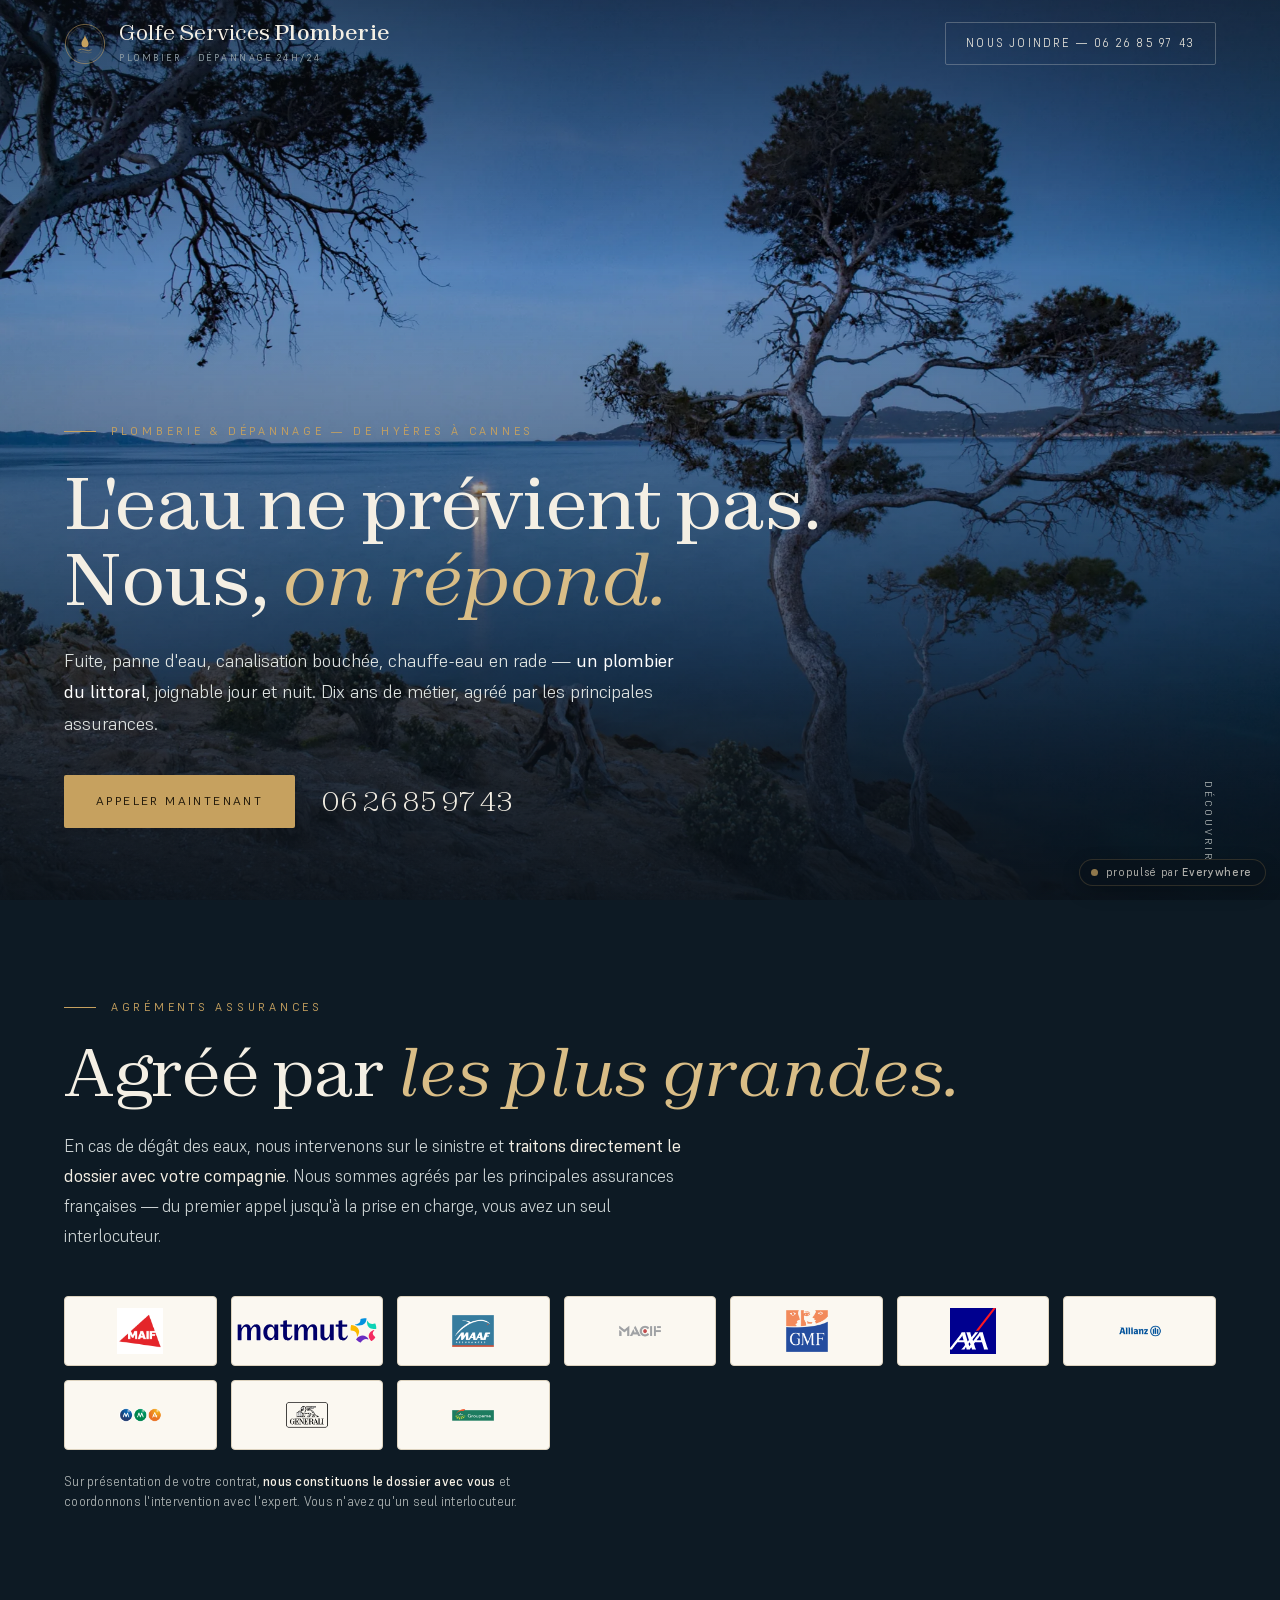
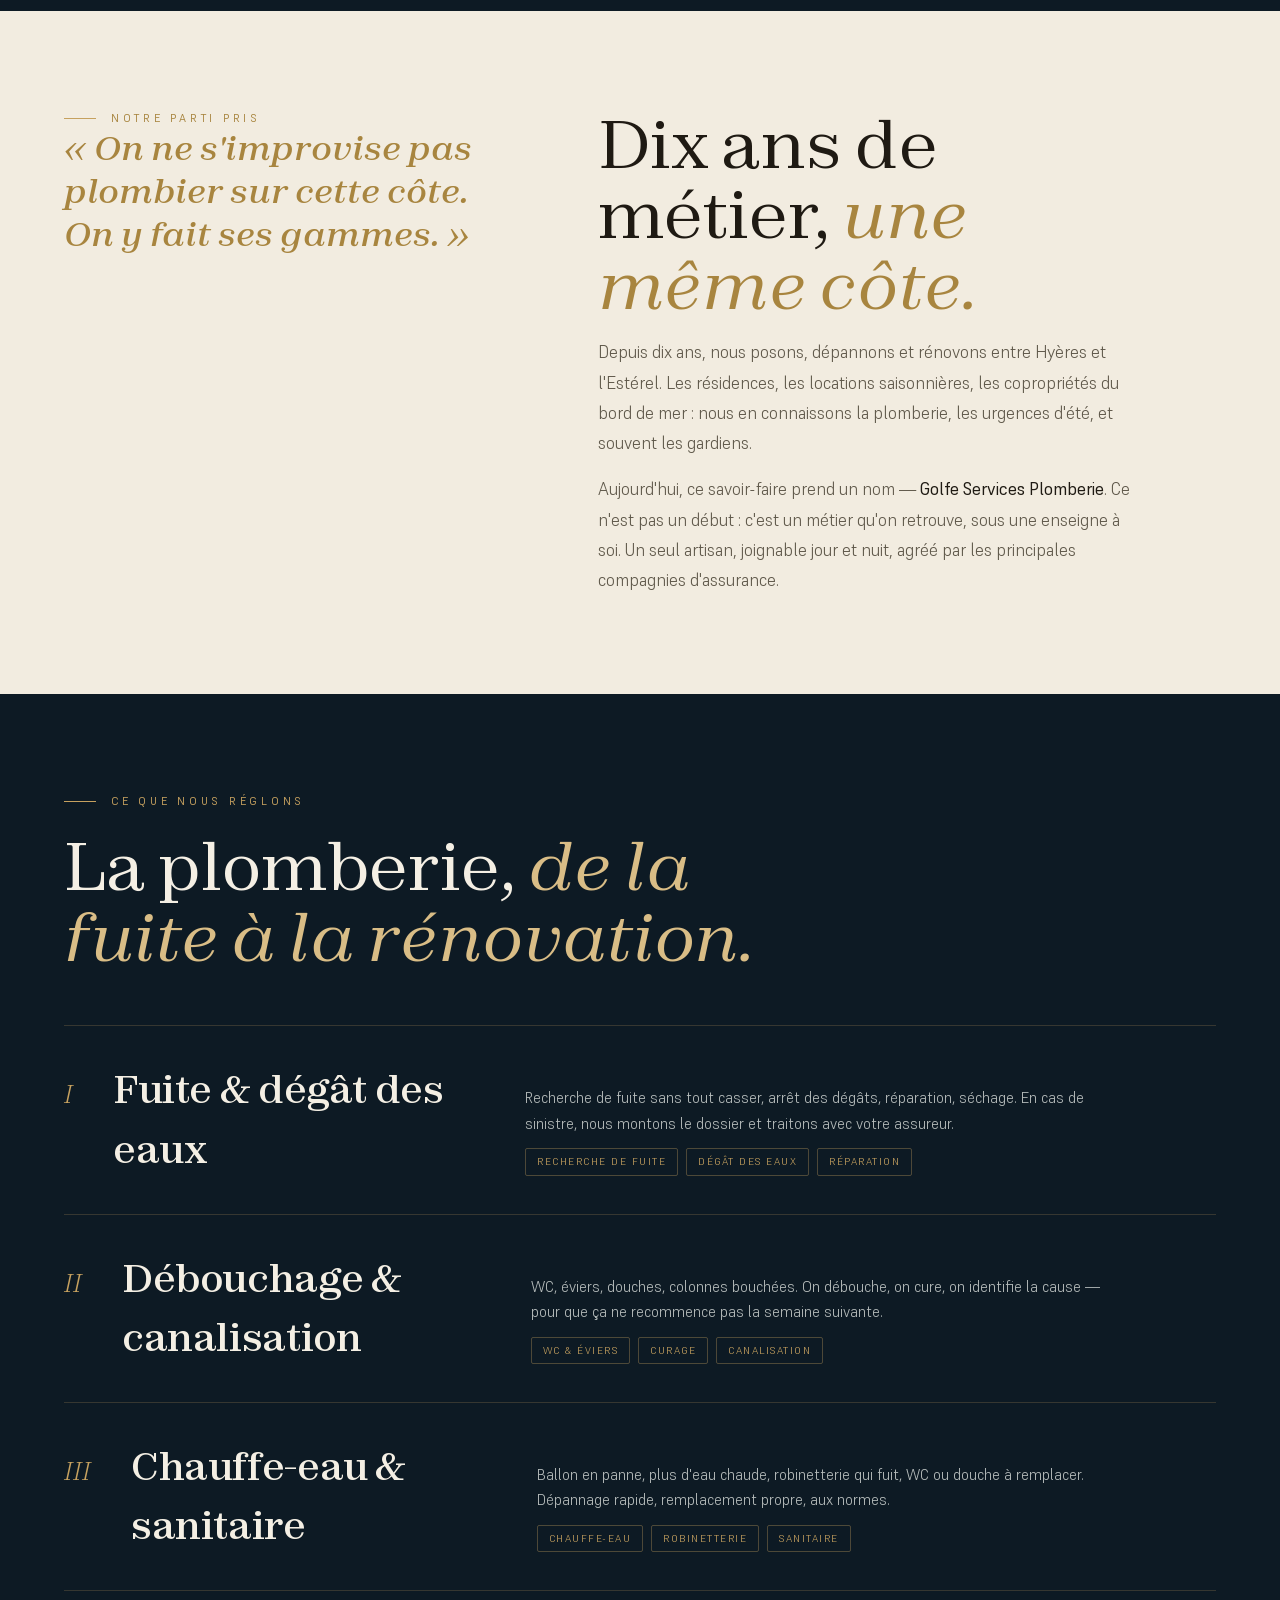
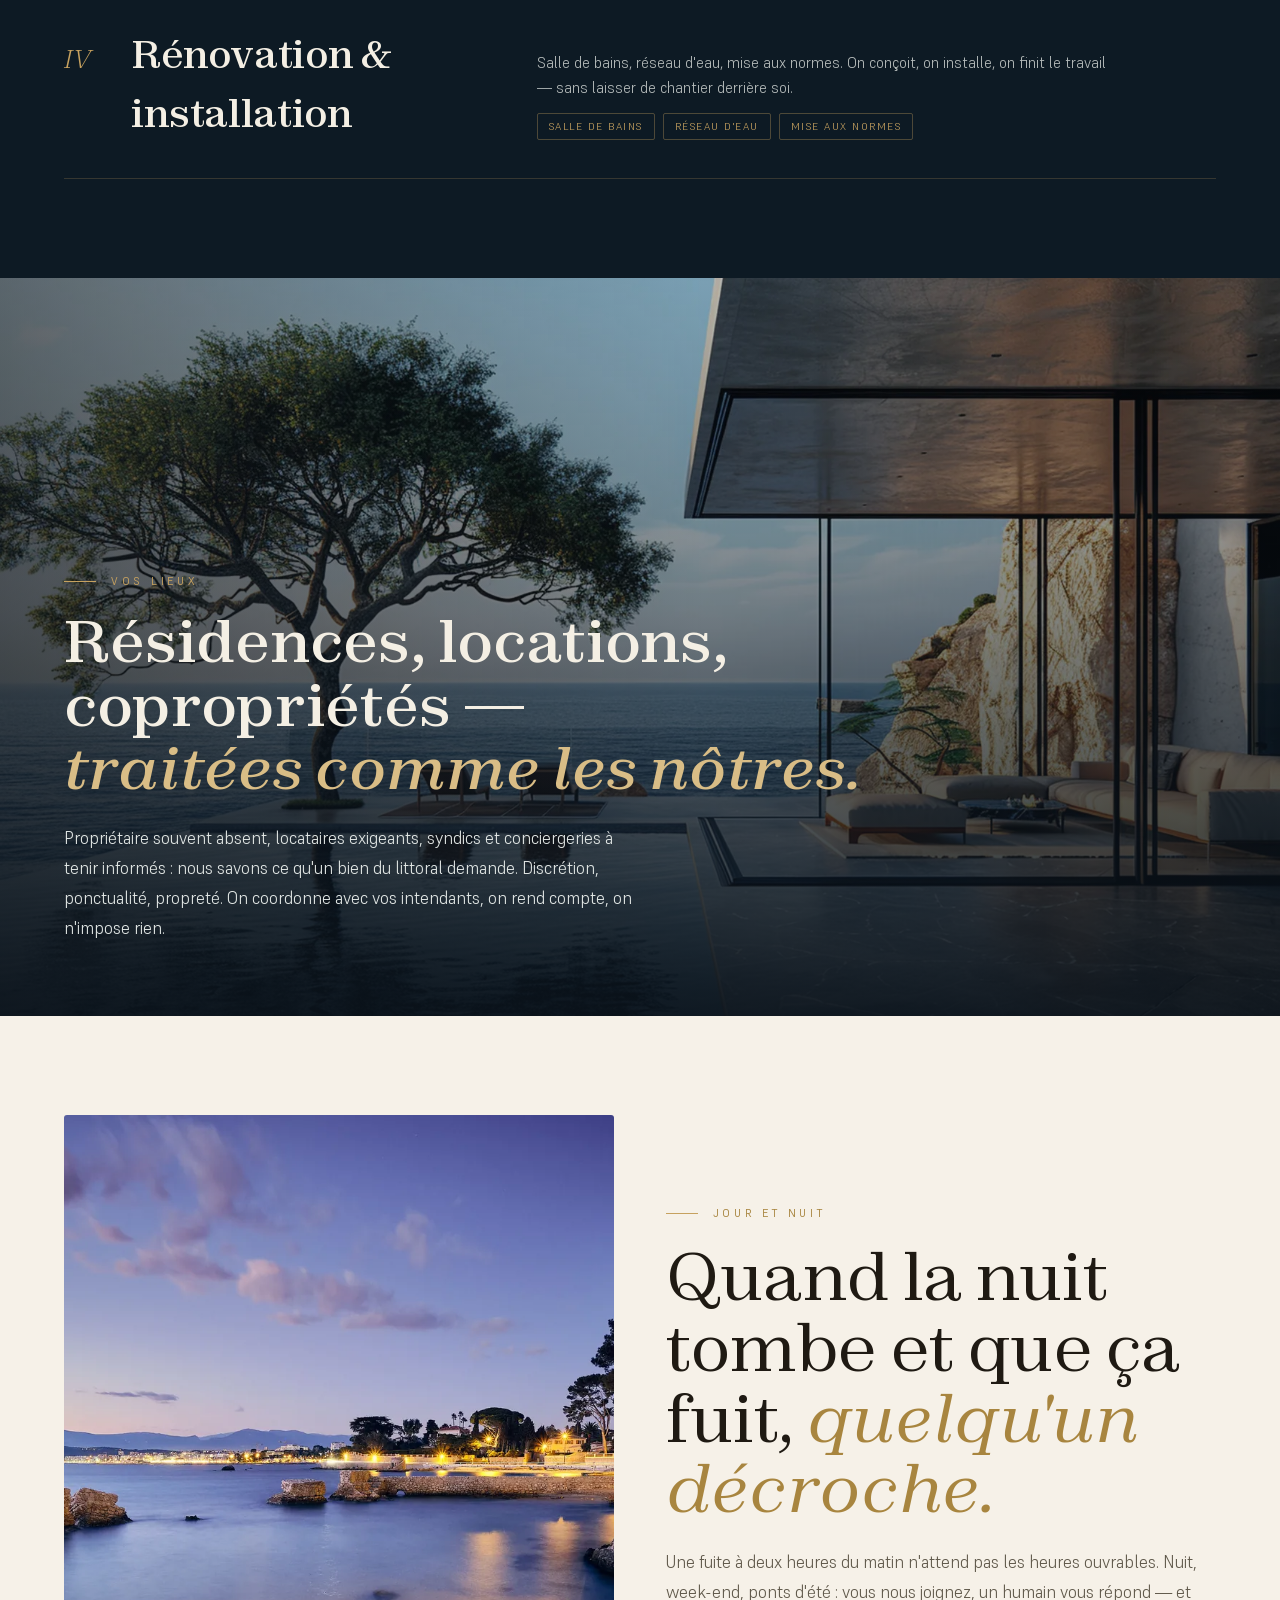
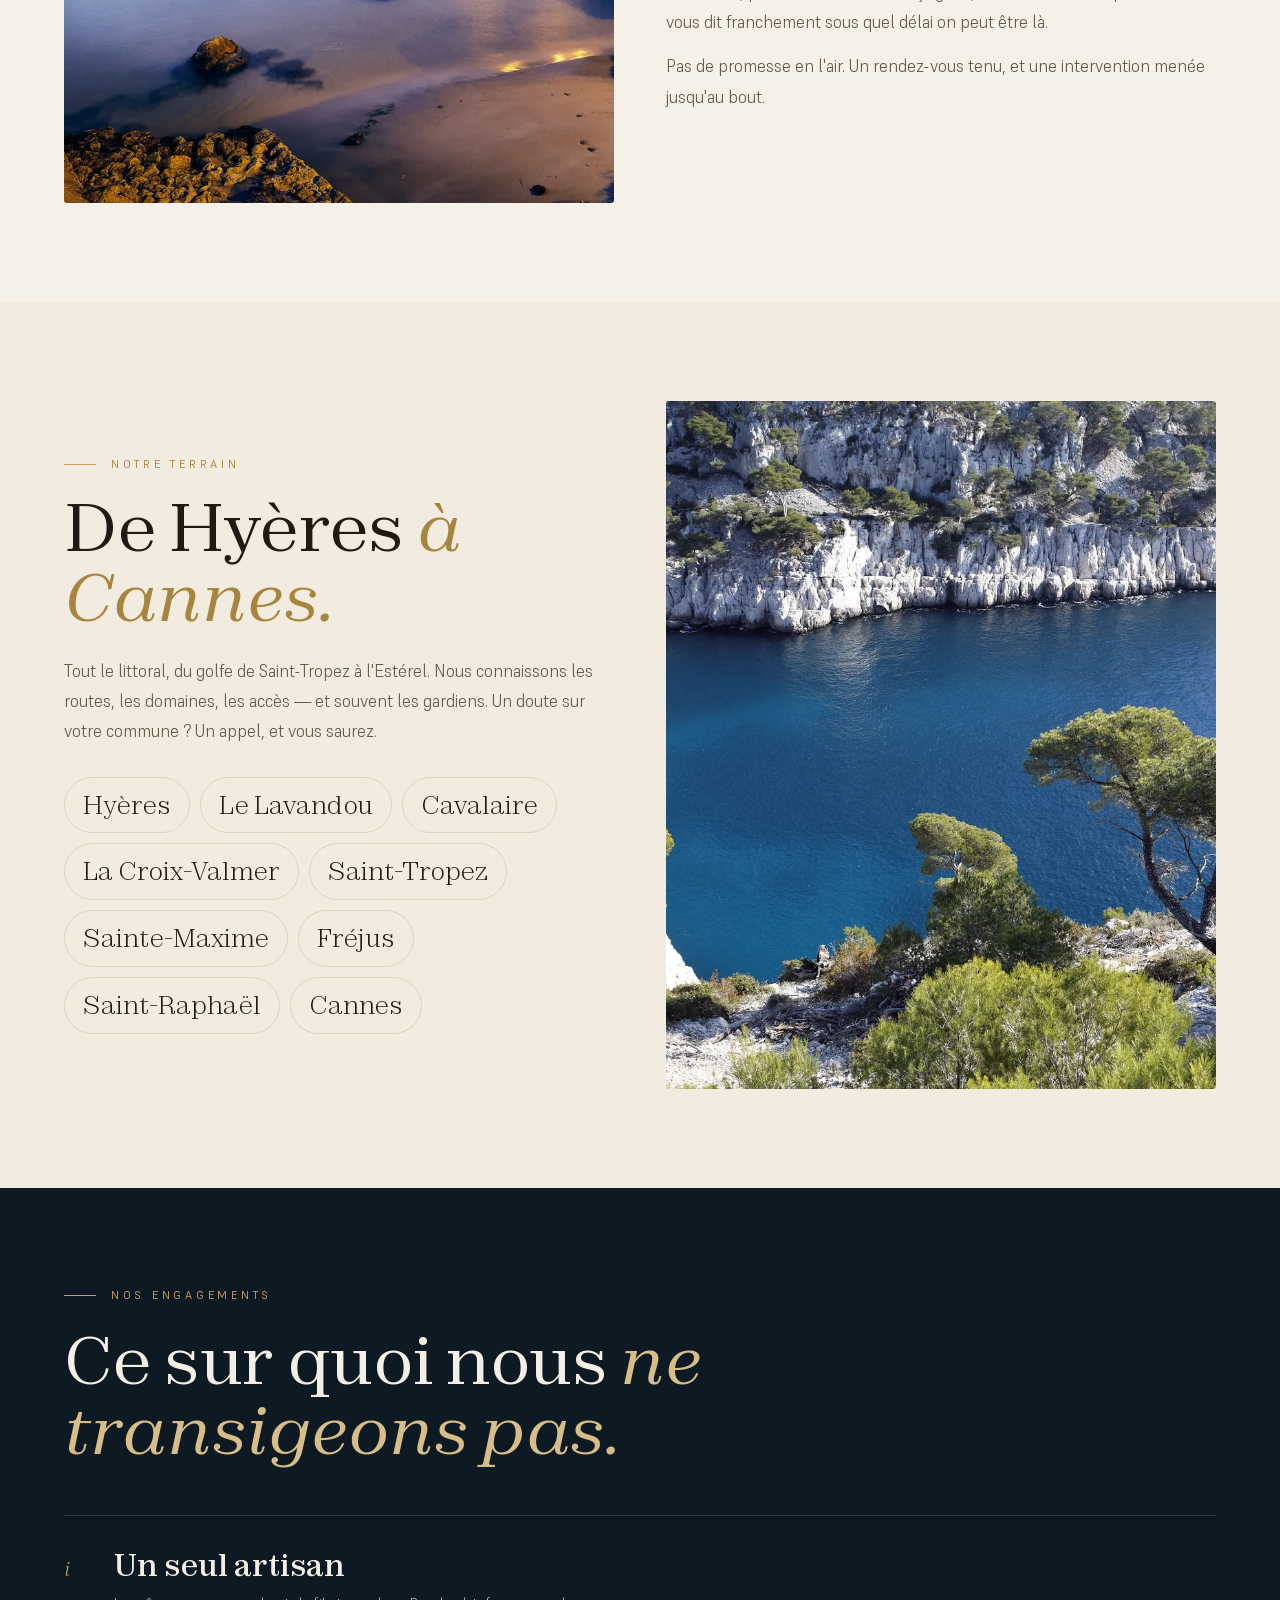
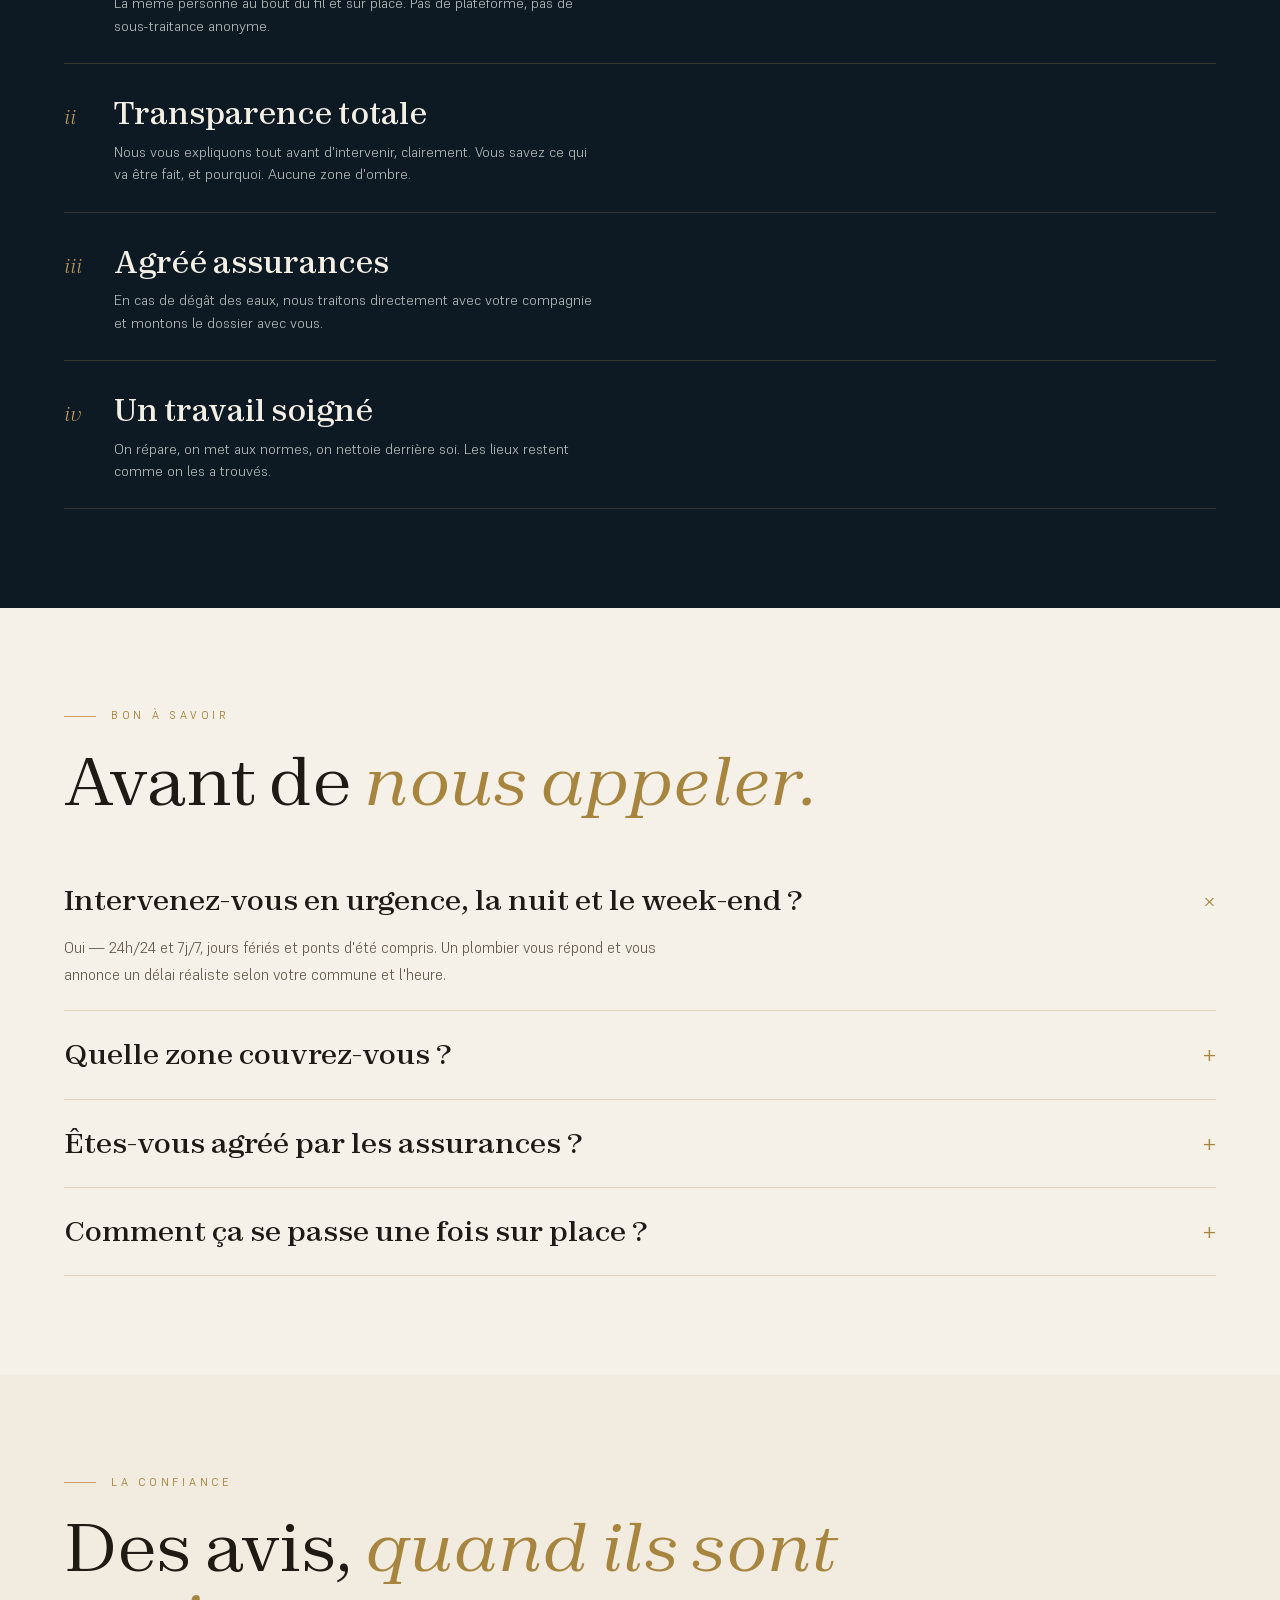
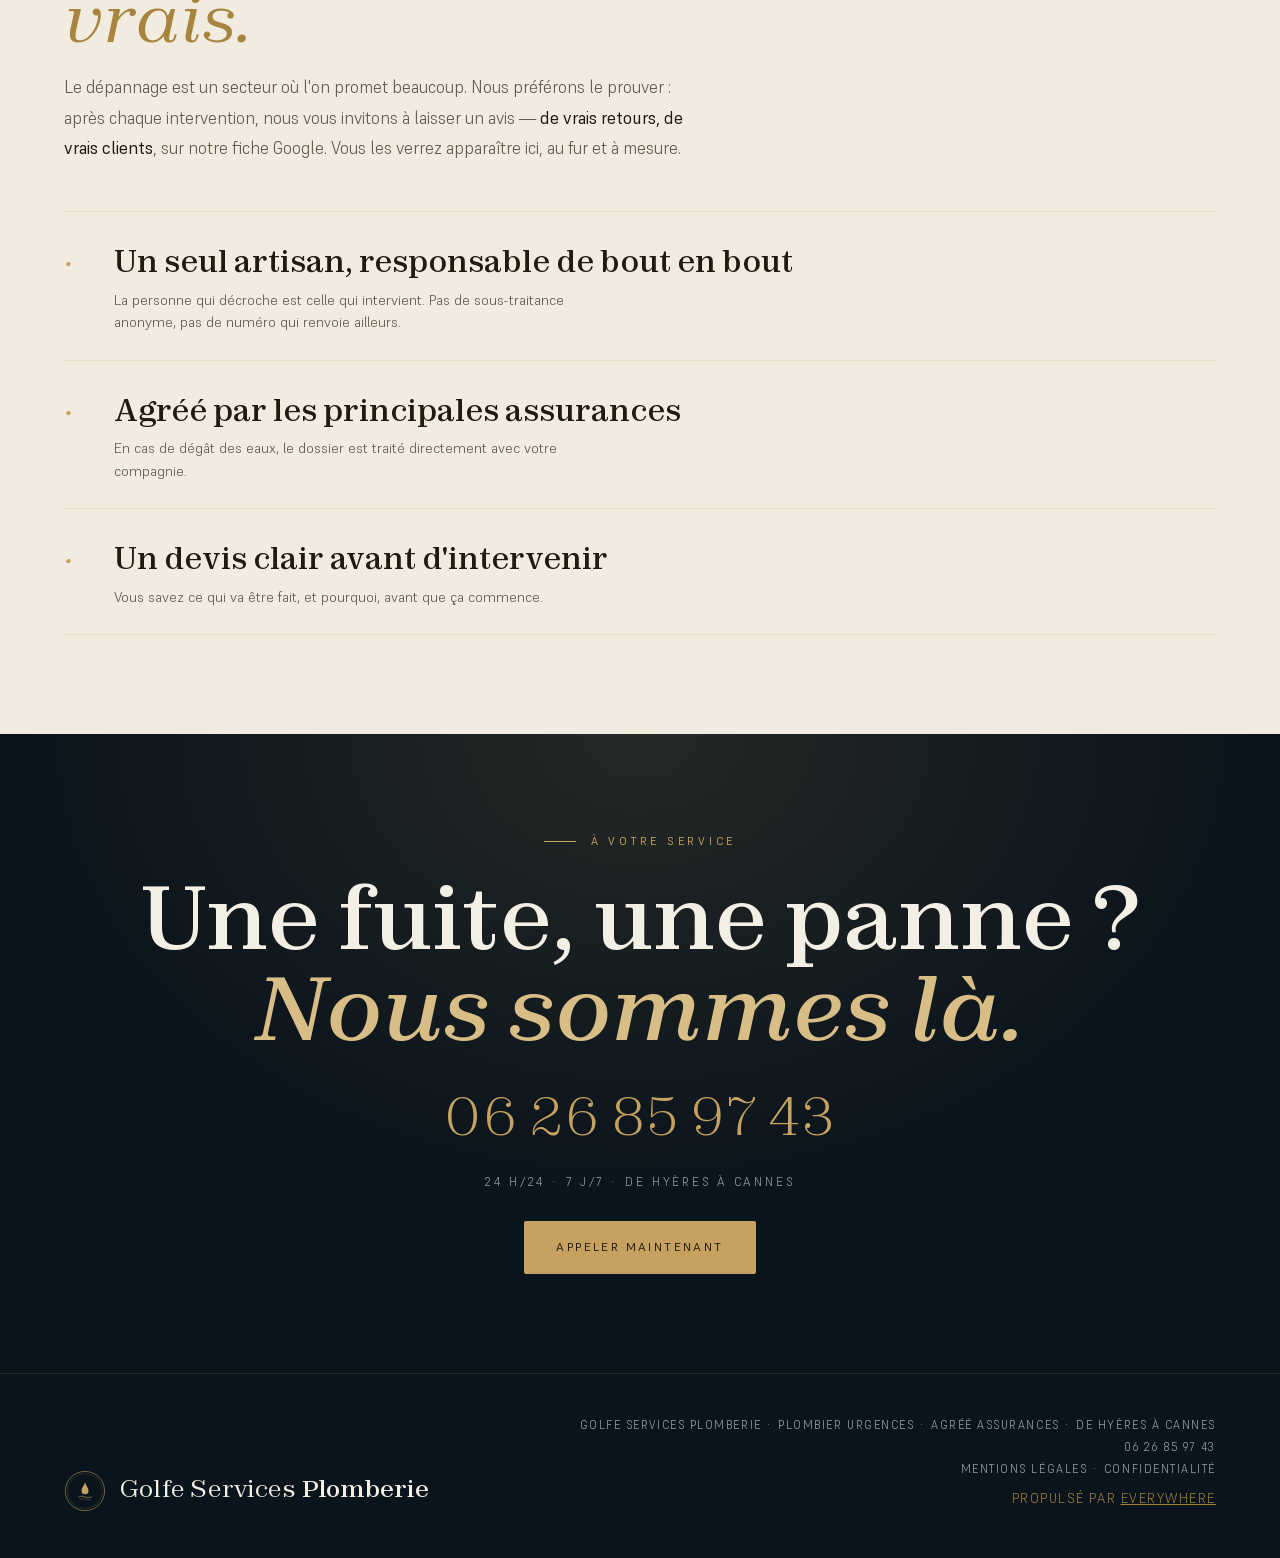
==== index.html @ 44450319 "Golfe Services Plomberie — mise en ligne (staging, noindex) Site vitrine plombier du littoral varois" ====
<!DOCTYPE html>
<html lang="fr">
<head>
<meta charset="UTF-8">
<meta name="viewport" content="width=device-width, initial-scale=1.0">
<meta name="robots" content="noindex, nofollow">
<title>Plombier urgence 24h/24 Hyères Saint-Tropez Cannes — Golfe Services Plomberie</title>
<meta name="description" content="Plombier urgence 24h/24 sur le littoral varois — de Hyères à Cannes. Recherche de fuite, dégât des eaux, débouchage, chauffe-eau, sanitaire, rénovation. Agréé assurances, intervention rapide. Appelez le 06 26 85 97 43.">
<link rel="canonical" href="https://golfe-services-plomberie.fr/">
<meta property="og:type" content="website">
<meta property="og:locale" content="fr_FR">
<meta property="og:title" content="Plombier urgence 24h/24 — Hyères, Saint-Tropez, Cannes · Golfe Services Plomberie">
<meta property="og:description" content="Fuite, panne d'eau, canalisation bouchée ? Un plombier qui répond jour et nuit, sur tout le littoral varois. Agréé assurances, recherche de fuite, débouchage. Appelez maintenant.">
<meta property="og:url" content="https://golfe-services-plomberie.fr/">
<meta property="og:image" content="https://golfe-services-plomberie.fr/img/og.png">
<meta name="twitter:card" content="summary_large_image">
<meta name="theme-color" content="#0d1a24">
<meta name="generator" content="Everywhere Digital — everywhe.re">
<meta name="author" content="Everywhere">
<link rel="icon" href="data:image/svg+xml,%3Csvg xmlns='http://www.w3.org/2000/svg' viewBox='0 0 48 48'%3E%3Crect width='48' height='48' rx='11' fill='%230d1a24'/%3E%3Cpath d='M24 13 C26 19 29 22 29 25.5 a5 5 0 1 1 -10 0 C19 22 22 19 24 13 Z' fill='%23c6a15f'/%3E%3Cpath d='M15 33 Q19.5 30.5 24 33 T33 33' fill='none' stroke='%23c6a15f' stroke-width='1.5' stroke-linecap='round'/%3E%3C/svg%3E">
<script type="application/ld+json">
{"@context":"https://schema.org","@type":["Plumber","LocalBusiness"],"name":"Golfe Services Plomberie","description":"Plombier urgence 24h/24 sur le littoral varois — de Hyères à Cannes. Recherche de fuite, dégât des eaux, débouchage, chauffe-eau et sanitaire, rénovation. Agréé par les principales compagnies d'assurance.","url":"https://golfe-services-plomberie.fr/","telephone":"+33626859743","image":"https://golfe-services-plomberie.fr/img/og.png","address":{"@type":"PostalAddress","addressRegion":"Var","addressCountry":"FR"},"areaServed":["Hyères","Le Lavandou","Cavalaire-sur-Mer","La Croix-Valmer","Saint-Tropez","Sainte-Maxime","Fréjus","Saint-Raphaël","Cannes"],"knowsAbout":["Recherche de fuite","Dégât des eaux","Débouchage de canalisation","Chauffe-eau","Sanitaire","Rénovation de salle de bains"],"openingHoursSpecification":{"@type":"OpeningHoursSpecification","dayOfWeek":["Monday","Tuesday","Wednesday","Thursday","Friday","Saturday","Sunday"],"opens":"00:00","closes":"23:59"}}
</script>
<script type="application/ld+json">
{"@context":"https://schema.org","@type":"FAQPage","mainEntity":[
{"@type":"Question","name":"Intervenez-vous en urgence, la nuit et le week-end ?","acceptedAnswer":{"@type":"Answer","text":"Oui, 24h/24 et 7j/7, jours fériés et ponts d'été compris. Un plombier vous répond et vous annonce un délai réaliste selon votre commune et l'heure."}},
{"@type":"Question","name":"Quelle zone couvrez-vous ?","acceptedAnswer":{"@type":"Answer","text":"Tout le littoral, de Hyères au golfe de Saint-Tropez jusqu'à Cannes : Le Lavandou, Cavalaire, La Croix-Valmer, Sainte-Maxime, Fréjus, Saint-Raphaël. Un doute sur votre commune ? Un appel et vous saurez."}},
{"@type":"Question","name":"Êtes-vous agréé par les assurances ?","acceptedAnswer":{"@type":"Answer","text":"Oui. En cas de dégât des eaux, nous recherchons la fuite, réparons, et traitons directement le dossier avec votre compagnie. Nous sommes agréés par les principales assurances françaises."}},
{"@type":"Question","name":"Comment se passe une intervention ?","acceptedAnswer":{"@type":"Answer","text":"Nous arrivons, nous diagnostiquons, nous vous expliquons ce qu'il faut faire, et nous intervenons. Tout est dit clairement avant de commencer, rien n'est caché."}}]}
</script>
<style>
@font-face{font-family:'Zodiak';font-style:normal;font-weight:100 900;font-display:swap;src:url('fonts/zodiak.woff2') format('woff2')}
@font-face{font-family:'Zodiak';font-style:italic;font-weight:100 900;font-display:swap;src:url('fonts/zodiak-i.woff2') format('woff2')}
@font-face{font-family:'Supreme';font-style:normal;font-weight:100 800;font-display:swap;src:url('fonts/supreme.woff2') format('woff2')}
:root{
  --marine:#0d1a24;--marine2:#122431;--night:#0a141c;--sand:#f2ece0;--sand2:#e8dfcd;--paper:#f6f1e8;
  --ink:#1f1a13;--ink2:#5f584a;--line-d:#ddd3bf;
  --cream:#f4efe4;--muted:#93a1a8;--muted2:#b7bdbc;--brass:#c6a15f;--brass2:#d9bd86;--brass-d:#a8853f;
  --serif:'Zodiak',Georgia,serif;--sans:'Supreme',system-ui,sans-serif;
  --gut:clamp(20px,5vw,72px);--sp:0;
}
*{margin:0;padding:0;box-sizing:border-box}
html{scroll-behavior:smooth}
body{font-family:var(--sans);font-weight:300;background:var(--marine);color:var(--cream);line-height:1.55;-webkit-font-smoothing:antialiased;overflow-x:hidden}
a{color:inherit;text-decoration:none}img{display:block;max-width:100%}
::selection{background:var(--brass);color:#20180a}
:focus-visible{outline:2px solid var(--brass);outline-offset:3px}
.wrap{width:min(1240px,100% - 2*var(--gut));margin-inline:auto}
.serif{font-family:var(--serif)}
.eyebrow{font-family:var(--sans);font-weight:400;font-size:11px;letter-spacing:.34em;text-transform:uppercase;color:var(--brass);display:flex;align-items:center;gap:15px}
.eyebrow::before{content:"";width:32px;height:1px;background:var(--brass);flex:none}
.light .eyebrow{color:var(--brass-d)}
h2.big{font-family:var(--serif);font-weight:400;font-size:clamp(32px,5.2vw,68px);line-height:1.06;letter-spacing:-.005em}
h2.big .it{font-style:italic;color:var(--brass2)}
.light h2.big{color:var(--ink)}.light h2.big .it{color:var(--brass-d)}
.lead{font-size:clamp(15px,1.35vw,18px);line-height:1.75;color:#cfd6d6;font-weight:300;max-width:58ch}
.light .lead{color:var(--ink2)}
.lead b{font-weight:400;color:var(--cream)}.light .lead b{color:var(--ink)}
section{padding:clamp(70px,11vh,140px) 0}
.light{background:var(--sand);color:var(--ink)}
.paper{background:var(--paper)}

.btn{font-family:var(--sans);font-weight:400;font-size:12px;letter-spacing:.2em;text-transform:uppercase;padding:17px 32px;border-radius:2px;background:var(--brass);color:#20180a;display:inline-flex;gap:10px;align-items:center;transition:.3s}
.btn:hover{background:var(--brass2)}
.btn.line{background:transparent;border:1px solid rgba(244,239,228,.3);color:var(--cream)}
.btn.line:hover{border-color:var(--brass);color:var(--brass)}
.telserif{font-family:var(--serif);font-size:clamp(21px,2.2vw,30px);color:var(--cream)}
.light .telserif{color:var(--ink)}

/* nav */
.nav{position:fixed;inset:0 0 auto 0;z-index:80;display:flex;align-items:center;justify-content:space-between;gap:14px;padding:22px var(--gut);transition:background .4s,padding .4s,border-color .4s}
.nav.stuck{background:rgba(10,18,26,.86);backdrop-filter:blur(12px);border-bottom:1px solid rgba(198,161,95,.18);padding-top:14px;padding-bottom:14px}
.mk{display:flex;align-items:center;gap:13px}
.mk .seal{width:42px;height:42px;color:var(--brass);flex:none;display:block}
.mk .seal svg{width:100%;height:100%;display:block}
.mk .nm{font-family:var(--serif);font-weight:400;font-size:21px;letter-spacing:.01em;line-height:1;color:var(--cream)}
.mk .nm b{font-weight:500}
.mk .role{display:block;font-family:var(--sans);font-weight:400;font-size:9px;letter-spacing:.28em;text-transform:uppercase;color:var(--muted);margin-top:5px}
.navtel{font-size:11px;letter-spacing:.2em;text-transform:uppercase;color:var(--cream);border:1px solid rgba(244,239,228,.26);padding:12px 20px;border-radius:2px;transition:.3s;white-space:nowrap}
.navtel:hover{border-color:var(--brass);color:var(--brass)}
.navtel .short{display:none}
@media(max-width:640px){.mk .role{display:none}.navtel .full{display:none}.navtel .short{display:inline}.navtel{padding:10px 16px}}

/* hero */
.hero{position:relative;min-height:100svh;display:flex;align-items:flex-end;overflow:hidden}
.hero .ph{position:absolute;inset:0;z-index:0}
.hero .ph img{width:100%;height:100%;object-fit:cover;object-position:center;transform:scale(1.04);animation:kb 20s ease-out both}
@keyframes kb{from{transform:scale(1.12)}to{transform:scale(1.02)}}
.hero::after{content:"";position:absolute;inset:0;z-index:1;background:linear-gradient(180deg,rgba(10,18,26,.55) 0%,rgba(10,18,26,.15) 30%,rgba(10,18,26,.55) 70%,rgba(10,18,26,.92) 100%)}
.hero .in{position:relative;z-index:2;width:100%;padding:150px 0 clamp(50px,8vh,90px)}
.hero h1{font-family:var(--serif);font-weight:430;font-size:clamp(34px,5.7vw,90px);line-height:1.03;letter-spacing:-.015em;margin:26px 0 0}
.hero h1 .it{font-style:italic;font-weight:400;color:var(--brass2)}
.hero .sub{margin-top:28px;max-width:52ch;font-size:clamp(15px,1.45vw,19px);line-height:1.7;color:#dfe4e2}
.hero .sub b{color:#fff;font-weight:400}
.hero .cta{display:flex;flex-wrap:wrap;align-items:center;gap:16px 26px;margin-top:36px}
.hero .cue{position:absolute;right:var(--gut);bottom:38px;z-index:2;font-size:10px;letter-spacing:.3em;text-transform:uppercase;color:var(--muted2);writing-mode:vertical-rl}
@media(max-width:760px){.hero .cue{display:none}}

/* manifeste */
.manif{display:grid;grid-template-columns:1fr;gap:34px}
.manif .q{font-family:var(--serif);font-style:italic;font-weight:500;font-size:clamp(22px,2.6vw,34px);line-height:1.3;color:var(--brass-d);max-width:24ch}
.manif .body{max-width:60ch}
.manif .body p{margin-top:16px}
@media(min-width:900px){.manif{grid-template-columns:0.85fr 1.15fr;gap:clamp(40px,6vw,90px);align-items:start}}

/* métiers */
.trades{margin-top:52px;border-top:1px solid rgba(198,161,95,.22)}
.trade{display:grid;grid-template-columns:auto 1fr;gap:20px 40px;padding:34px 0;border-bottom:1px solid rgba(198,161,95,.22);align-items:baseline}
.trade .no{font-family:var(--serif);font-style:italic;font-size:26px;color:var(--brass)}
.trade h3{font-family:var(--serif);font-weight:500;font-size:clamp(26px,3vw,40px);letter-spacing:-.01em}
.trade p{font-size:15px;line-height:1.7;color:var(--muted2);max-width:64ch;margin-top:6px}
.trade .tag{margin-top:12px;display:flex;flex-wrap:wrap;gap:8px}
.trade .tag span{font-size:10px;letter-spacing:.15em;text-transform:uppercase;color:var(--brass);border:1px solid rgba(198,161,95,.35);padding:5px 11px;border-radius:2px}
@media(min-width:760px){.trade{grid-template-columns:auto 0.7fr 1.3fr}}

/* bandeau image plein cadre + texte */
.band{position:relative;min-height:82vh;display:flex;align-items:flex-end;overflow:hidden}
.band .ph{position:absolute;inset:0;z-index:0}
.band .ph img{width:100%;height:100%;object-fit:cover}
.band::after{content:"";position:absolute;inset:0;z-index:1;background:linear-gradient(180deg,rgba(10,18,26,.28),rgba(10,18,26,.5) 45%,rgba(10,18,26,.95)),linear-gradient(90deg,rgba(10,18,26,.5),transparent 55%)}
.band .in{position:relative;z-index:2;width:100%;padding:0 0 clamp(50px,8vh,96px)}
.band h2{font-family:var(--serif);font-weight:500;font-size:clamp(30px,4.6vw,60px);line-height:1.08;max-width:20ch}
.band h2 .it{font-style:italic;color:var(--brass2)}
.band .lead{margin-top:22px;color:#e2e7e5}

/* split (image + texte) */
.split{display:grid;grid-template-columns:1fr;gap:clamp(28px,4vw,64px);align-items:center}
.split .im{position:relative;aspect-ratio:4/5;overflow:hidden;border-radius:3px}
.split .im img{width:100%;height:100%;object-fit:cover}
@media(min-width:900px){.split{grid-template-columns:1fr 1fr}.split.rev .im{order:2}}

/* agréments assurances */
.assur .lead{max-width:64ch}
.assur-grid{margin-top:44px;display:grid;grid-template-columns:repeat(auto-fill,minmax(150px,1fr));gap:14px}
.plaque{display:flex;align-items:center;justify-content:center;text-align:center;min-height:70px;padding:10px 12px;border:1px solid var(--line-d);border-radius:4px;background:#fbf8f1;transition:.25s}
.plaque:hover{border-color:var(--brass);transform:translateY(-2px);box-shadow:0 6px 20px rgba(0,0,0,.07)}
.plaque img{max-width:140px;max-height:46px;width:auto;height:auto;display:block}
.assur-note{margin-top:22px;font-size:13px;letter-spacing:.02em;color:var(--muted2);max-width:60ch}
.assur-note b{font-weight:500;color:var(--cream)}
.light .assur-note{color:var(--ink2)}.light .assur-note b{color:var(--ink)}

/* confiance */
.trust{margin-top:44px}

/* zone */
.communes{margin-top:30px;display:flex;flex-wrap:wrap;gap:10px}
.communes a{font-family:var(--serif);font-size:clamp(18px,2vw,25px);color:var(--ink);padding:8px 18px;border:1px solid var(--line-d);border-radius:100px;transition:.25s}
.communes a:hover{background:var(--brass);border-color:var(--brass);color:#20180a}

/* engagements */
.eng{margin-top:48px;display:grid;grid-template-columns:1fr;gap:0}
.eng .e{display:grid;grid-template-columns:auto 1fr;gap:22px;padding:26px 0;border-top:1px solid rgba(198,161,95,.2);align-items:baseline}
.eng .e:last-child{border-bottom:1px solid rgba(198,161,95,.2)}
.eng .e .k{font-family:var(--serif);font-style:italic;font-size:20px;color:var(--brass);min-width:2ch}
.eng .e h4{font-family:var(--serif);font-weight:500;font-size:clamp(22px,2.4vw,30px)}
.eng .e p{font-size:14.5px;color:var(--muted2);margin-top:4px;max-width:60ch}
.light .eng .e p{color:var(--ink2)}

/* faq */
.faq{margin-top:40px}
.faq details{border-bottom:1px solid var(--line-d);padding:22px 0}
.faq summary{list-style:none;cursor:pointer;display:flex;justify-content:space-between;gap:18px;align-items:baseline;font-family:var(--serif);font-weight:500;font-size:clamp(20px,2.3vw,28px);color:var(--ink)}
.faq summary::-webkit-details-marker{display:none}
.faq summary .s{font-family:var(--sans);font-weight:300;color:var(--brass-d);font-size:24px;transition:transform .3s;flex:none}
.faq details[open] summary .s{transform:rotate(45deg)}
.faq p{margin-top:13px;color:var(--ink2);font-size:15.5px;line-height:1.7;max-width:72ch}

/* contact final */
.final{position:relative;background:var(--night);text-align:center;overflow:hidden}
.final::before{content:"";position:absolute;inset:0;background:radial-gradient(80% 120% at 50% 0%,rgba(198,161,95,.14),transparent 60%)}
.final .in{position:relative;z-index:1}
.final h2{font-family:var(--serif);font-weight:500;font-size:clamp(40px,7vw,104px);line-height:1.02}
.final h2 .it{font-style:italic;color:var(--brass2)}
.final .num{display:block;font-family:var(--serif);font-size:clamp(30px,4.6vw,54px);color:var(--brass);margin-top:20px;letter-spacing:.02em}
.final .sub{margin-top:14px;font-size:12px;letter-spacing:.24em;text-transform:uppercase;color:var(--muted)}
.final .btn{margin-top:30px}

/* footer */
.foot{background:var(--night);border-top:1px solid rgba(198,161,95,.16);padding:40px var(--gut) 46px;display:flex;flex-wrap:wrap;justify-content:space-between;gap:22px;align-items:flex-end}
.foot .mk .nm{font-size:24px}
.foot .col{font-size:11px;letter-spacing:.14em;text-transform:uppercase;color:var(--muted);line-height:2;text-align:right}
@media(max-width:640px){.foot .col{text-align:left}}

/* reveals — élégants, translate+fade ; contenu visible par défaut (fallback) */
@supports (animation-timeline:view()){@media(prefers-reduced-motion:no-preference){
  .rv{animation:rv linear both;animation-timeline:view();animation-range:entry 2% cover 26%}
  @keyframes rv{from{opacity:0;transform:translateY(26px)}to{opacity:1;transform:translateY(0)}}
}}
@media(prefers-reduced-motion:reduce){*{animation:none!important}.hero .ph img{transform:scale(1.02)!important}}
</style>
</head>
<body>

<nav class="nav" id="nav">
  <a class="mk" href="#">
    <span class="seal" aria-hidden="true"><svg viewBox="0 0 120 120" fill="none"><circle cx="60" cy="60" r="56" stroke="currentColor" stroke-width="1.6"/><circle cx="60" cy="60" r="49.5" stroke="currentColor" stroke-width="0.9" opacity=".5"/><path d="M60 35 C64 47 70 52 70 59 a10 10 0 1 1 -20 0 c0-7 6-12 10-24 Z" fill="currentColor"/><path d="M42 77 Q51 72 60 77 T78 77" stroke="currentColor" stroke-width="1.7" stroke-linecap="round"/><path d="M46 84 Q54 80.5 62 84 T78 84" stroke="currentColor" stroke-width="1.2" opacity=".55" stroke-linecap="round"/></svg></span>
    <span><span class="nm">Golfe Services <b>Plomberie</b></span><span class="role">Plombier · Dépannage 24h/24</span></span>
  </a>
  <a class="navtel" href="tel:+33626859743"><span class="full">Nous joindre — 06 26 85 97 43</span><span class="short">Appeler</span></a>
</nav>

<main>
<!-- HERO -->
<header class="hero">
  <div class="ph"><img src="img/hero.webp" alt="Le littoral varois à l'heure bleue, un pin maritime au-dessus de l'eau calme" width="2200" height="1473" fetchpriority="high"></div>
  <div class="in"><div class="wrap">
    <p class="eyebrow">Plomberie &amp; dépannage — De Hyères à Cannes</p>
    <h1>L'eau ne prévient pas.<br>Nous, <span class="it">on répond.</span></h1>
    <p class="sub">Fuite, panne d'eau, canalisation bouchée, chauffe-eau en rade — <b>un plombier du littoral</b>, joignable jour et nuit. Dix ans de métier, agréé par les principales assurances.</p>
    <div class="cta">
      <a class="btn" href="tel:+33626859743">Appeler maintenant</a>
      <span class="telserif">06 26 85 97 43</span>
    </div>
  </div></div>
  <span class="cue">Découvrir</span>
</header>

<section class="assur">
  <div class="wrap">
    <p class="eyebrow">Agréments assurances</p>
    <h2 class="big rv" style="margin-top:22px;max-width:20ch">Agréé par <span class="it">les plus grandes.</span></h2>
    <p class="lead rv" style="margin-top:22px">En cas de dégât des eaux, nous intervenons sur le sinistre et <b>traitons directement le dossier avec votre compagnie</b>. Nous sommes agréés par les principales assurances françaises — du premier appel jusqu'à la prise en charge, vous avez un seul interlocuteur.</p>
    <div class="assur-grid rv" role="list" aria-label="Compagnies d'assurance partenaires">
      <div class="plaque" role="listitem"><img src="img/assurances/maif.png" alt="MAIF" width="140" height="44" loading="lazy"></div>
      <div class="plaque" role="listitem"><img src="img/assurances/matmut.svg" alt="Matmut" width="140" height="44" loading="lazy"></div>
      <div class="plaque" role="listitem"><img src="img/assurances/maaf.png" alt="MAAF" width="140" height="44" loading="lazy"></div>
      <div class="plaque" role="listitem"><img src="img/assurances/macif.png" alt="MACIF" width="140" height="44" loading="lazy"></div>
      <div class="plaque" role="listitem"><img src="img/assurances/gmf.png" alt="GMF" width="140" height="44" loading="lazy"></div>
      <div class="plaque" role="listitem"><img src="img/assurances/axa.svg" alt="AXA" width="140" height="44" loading="lazy"></div>
      <div class="plaque" role="listitem"><img src="img/assurances/allianz.png" alt="Allianz" width="140" height="44" loading="lazy"></div>
      <div class="plaque" role="listitem"><img src="img/assurances/mma.png" alt="MMA" width="140" height="44" loading="lazy"></div>
      <div class="plaque" role="listitem"><img src="img/assurances/generali.png" alt="Generali" width="140" height="44" loading="lazy"></div>
      <div class="plaque" role="listitem"><img src="img/assurances/groupama.png" alt="Groupama" width="140" height="44" loading="lazy"></div>
    </div>
    <p class="assur-note">Sur présentation de votre contrat, <b>nous constituons le dossier avec vous</b> et coordonnons l'intervention avec l'expert. Vous n'avez qu'un seul interlocuteur.</p>
  </div>
</section>

<!-- MANIFESTE -->
<section class="light">
  <div class="wrap manif">
    <div>
      <p class="eyebrow">Notre parti pris</p>
      <p class="q rv">« On ne s'improvise pas plombier sur cette côte. On y fait ses gammes. »</p>
    </div>
    <div class="body rv">
      <h2 class="big">Dix ans de métier, <span class="it">une même côte.</span></h2>
      <p class="lead">Depuis dix ans, nous posons, dépannons et rénovons entre Hyères et l'Estérel. Les résidences, les locations saisonnières, les copropriétés du bord de mer : nous en connaissons la plomberie, les urgences d'été, et souvent les gardiens.</p>
      <p class="lead">Aujourd'hui, ce savoir-faire prend un nom — <b>Golfe Services Plomberie</b>. Ce n'est pas un début : c'est un métier qu'on retrouve, sous une enseigne à soi. Un seul artisan, joignable jour et nuit, agréé par les principales compagnies d'assurance.</p>
    </div>
  </div>
</section>

<!-- MÉTIERS -->
<section>
  <div class="wrap">
    <p class="eyebrow">Ce que nous réglons</p>
    <h2 class="big rv" style="margin-top:22px;max-width:15ch">La plomberie, <span class="it">de la fuite à la rénovation.</span></h2>
    <div class="trades">
      <div class="trade rv"><span class="no">I</span><h3>Fuite &amp; dégât des eaux</h3><div><p>Recherche de fuite sans tout casser, arrêt des dégâts, réparation, séchage. En cas de sinistre, nous montons le dossier et traitons avec votre assureur.</p><div class="tag"><span>Recherche de fuite</span><span>Dégât des eaux</span><span>Réparation</span></div></div></div>
      <div class="trade rv"><span class="no">II</span><h3>Débouchage &amp; canalisation</h3><div><p>WC, éviers, douches, colonnes bouchées. On débouche, on cure, on identifie la cause — pour que ça ne recommence pas la semaine suivante.</p><div class="tag"><span>WC &amp; éviers</span><span>Curage</span><span>Canalisation</span></div></div></div>
      <div class="trade rv"><span class="no">III</span><h3>Chauffe-eau &amp; sanitaire</h3><div><p>Ballon en panne, plus d'eau chaude, robinetterie qui fuit, WC ou douche à remplacer. Dépannage rapide, remplacement propre, aux normes.</p><div class="tag"><span>Chauffe-eau</span><span>Robinetterie</span><span>Sanitaire</span></div></div></div>
      <div class="trade rv"><span class="no">IV</span><h3>Rénovation &amp; installation</h3><div><p>Salle de bains, réseau d'eau, mise aux normes. On conçoit, on installe, on finit le travail — sans laisser de chantier derrière soi.</p><div class="tag"><span>Salle de bains</span><span>Réseau d'eau</span><span>Mise aux normes</span></div></div></div>
    </div>
  </div>
</section>

<!-- BANDEAU : VOS LIEUX -->
<section class="band" style="padding:0">
  <div class="ph"><img src="img/villa.webp" alt="Villa contemporaine avec piscine à débordement face à la mer" width="1700" height="1133" loading="lazy"></div>
  <div class="in"><div class="wrap">
    <p class="eyebrow">Vos lieux</p>
    <h2 style="margin-top:20px">Résidences, locations, copropriétés —<br><span class="it">traitées comme les nôtres.</span></h2>
    <p class="lead">Propriétaire souvent absent, locataires exigeants, syndics et conciergeries à tenir informés : nous savons ce qu'un bien du littoral demande. Discrétion, ponctualité, propreté. On coordonne avec vos intendants, on rend compte, on n'impose rien.</p>
  </div></div>
</section>

<!-- NUIT (split image + texte) -->
<section class="light paper">
  <div class="wrap split">
    <div class="im rv"><img src="img/night.webp" alt="Le littoral à la tombée de la nuit, lumières se reflétant sur l'eau" width="1700" height="956" loading="lazy"></div>
    <div class="rv">
      <p class="eyebrow">Jour et nuit</p>
      <h2 class="big" style="margin-top:20px">Quand la nuit tombe et que ça fuit, <span class="it">quelqu'un décroche.</span></h2>
      <p class="lead" style="margin-top:22px">Une fuite à deux heures du matin n'attend pas les heures ouvrables. Nuit, week-end, ponts d'été : vous nous joignez, un humain vous répond — et vous dit franchement sous quel délai on peut être là.</p>
      <p class="lead" style="margin-top:14px">Pas de promesse en l'air. Un rendez-vous tenu, et une intervention menée jusqu'au bout.</p>
    </div>
  </div>
</section>

<!-- ZONE -->
<section class="light">
  <div class="wrap split rev">
    <div class="im rv"><img src="img/calanque.webp" alt="Calanque du littoral, eaux turquoise et pins maritimes" width="1500" height="1000" loading="lazy"></div>
    <div class="rv">
      <p class="eyebrow">Notre terrain</p>
      <h2 class="big" style="margin-top:20px">De Hyères <span class="it">à Cannes.</span></h2>
      <p class="lead" style="margin-top:22px">Tout le littoral, du golfe de Saint-Tropez à l'Estérel. Nous connaissons les routes, les domaines, les accès — et souvent les gardiens. Un doute sur votre commune ? Un appel, et vous saurez.</p>
      <nav class="communes" aria-label="Communes desservies">
        <a href="tel:+33626859743">Hyères</a><a href="tel:+33626859743">Le Lavandou</a><a href="tel:+33626859743">Cavalaire</a><a href="tel:+33626859743">La Croix-Valmer</a><a href="tel:+33626859743">Saint-Tropez</a><a href="tel:+33626859743">Sainte-Maxime</a><a href="tel:+33626859743">Fréjus</a><a href="tel:+33626859743">Saint-Raphaël</a><a href="tel:+33626859743">Cannes</a>
      </nav>
    </div>
  </div>
</section>

<!-- ENGAGEMENTS -->
<section>
  <div class="wrap">
    <p class="eyebrow">Nos engagements</p>
    <h2 class="big rv" style="margin-top:22px;max-width:18ch">Ce sur quoi nous <span class="it">ne transigeons pas.</span></h2>
    <div class="eng">
      <div class="e rv"><span class="k">i</span><div><h4>Un seul artisan</h4><p>La même personne au bout du fil et sur place. Pas de plateforme, pas de sous-traitance anonyme.</p></div></div>
      <div class="e rv"><span class="k">ii</span><div><h4>Transparence totale</h4><p>Nous vous expliquons tout avant d'intervenir, clairement. Vous savez ce qui va être fait, et pourquoi. Aucune zone d'ombre.</p></div></div>
      <div class="e rv"><span class="k">iii</span><div><h4>Agréé assurances</h4><p>En cas de dégât des eaux, nous traitons directement avec votre compagnie et montons le dossier avec vous.</p></div></div>
      <div class="e rv"><span class="k">iv</span><div><h4>Un travail soigné</h4><p>On répare, on met aux normes, on nettoie derrière soi. Les lieux restent comme on les a trouvés.</p></div></div>
    </div>
  </div>
</section>

<!-- FAQ -->
<section class="light paper">
  <div class="wrap">
    <p class="eyebrow">Bon à savoir</p>
    <h2 class="big rv" style="margin-top:22px">Avant de <span class="it">nous appeler.</span></h2>
    <div class="faq">
      <details open><summary>Intervenez-vous en urgence, la nuit et le week-end ? <span class="s">+</span></summary><p>Oui — 24h/24 et 7j/7, jours fériés et ponts d'été compris. Un plombier vous répond et vous annonce un délai réaliste selon votre commune et l'heure.</p></details>
      <details><summary>Quelle zone couvrez-vous ? <span class="s">+</span></summary><p>Tout le littoral, de Hyères au golfe de Saint-Tropez jusqu'à Cannes : Le Lavandou, Cavalaire, La Croix-Valmer, Sainte-Maxime, Fréjus, Saint-Raphaël. Un doute sur votre commune ? Un appel et vous saurez.</p></details>
      <details><summary>Êtes-vous agréé par les assurances ? <span class="s">+</span></summary><p>Oui. En cas de dégât des eaux, nous recherchons la fuite, réparons, et traitons directement le dossier avec votre compagnie. Nous sommes agréés par les principales assurances françaises.</p></details>
      <details><summary>Comment ça se passe une fois sur place ? <span class="s">+</span></summary><p>Nous arrivons, nous diagnostiquons, nous vous expliquons ce qu'il faut faire — et nous intervenons. Tout est dit clairement avant de commencer, rien n'est caché.</p></details>
    </div>
  </div>
</section>

<section class="light">
  <div class="wrap">
    <p class="eyebrow">La confiance</p>
    <h2 class="big rv" style="margin-top:22px;max-width:20ch">Des avis, <span class="it">quand ils sont vrais.</span></h2>
    <p class="lead rv" style="margin-top:18px;max-width:64ch">Le dépannage est un secteur où l'on promet beaucoup. Nous préférons le prouver : après chaque intervention, nous vous invitons à laisser un avis — <b>de vrais retours, de vrais clients</b>, sur notre fiche Google. Vous les verrez apparaître ici, au fur et à mesure.</p>
    <div class="eng trust">
      <div class="e rv"><span class="k">•</span><div><h4>Un seul artisan, responsable de bout en bout</h4><p>La personne qui décroche est celle qui intervient. Pas de sous-traitance anonyme, pas de numéro qui renvoie ailleurs.</p></div></div>
      <div class="e rv"><span class="k">•</span><div><h4>Agréé par les principales assurances</h4><p>En cas de dégât des eaux, le dossier est traité directement avec votre compagnie.</p></div></div>
      <div class="e rv"><span class="k">•</span><div><h4>Un devis clair avant d'intervenir</h4><p>Vous savez ce qui va être fait, et pourquoi, avant que ça commence.</p></div></div>
    </div>
  </div>
</section>

<!-- FINAL -->
<section class="final">
  <div class="in wrap">
    <p class="eyebrow" style="justify-content:center">À votre service</p>
    <h2 style="margin-top:22px">Une fuite, une panne ? <span class="it">Nous sommes là.</span></h2>
    <span class="num">06 26 85 97 43</span>
    <p class="sub">24 h/24 · 7 j/7 · De Hyères à Cannes</p>
    <a class="btn" href="tel:+33626859743">Appeler maintenant</a>
  </div>
</section>
</main>

<footer class="foot">
  <div class="mk"><span class="seal" aria-hidden="true"><svg viewBox="0 0 120 120" fill="none"><circle cx="60" cy="60" r="56" stroke="currentColor" stroke-width="1.6"/><circle cx="60" cy="60" r="49.5" stroke="currentColor" stroke-width="0.9" opacity=".5"/><path d="M60 35 C64 47 70 52 70 59 a10 10 0 1 1 -20 0 c0-7 6-12 10-24 Z" fill="currentColor"/><path d="M42 77 Q51 72 60 77 T78 77" stroke="currentColor" stroke-width="1.7" stroke-linecap="round"/><path d="M46 84 Q54 80.5 62 84 T78 84" stroke="currentColor" stroke-width="1.2" opacity=".55" stroke-linecap="round"/></svg></span><span><span class="nm">Golfe Services <b>Plomberie</b></span></span></div>
  <div class="col"><div>Golfe Services Plomberie · Plombier urgences · Agréé assurances · De Hyères à Cannes</div><div>06 26 85 97 43</div><div><a href="mentions-legales.html" style="color:inherit">Mentions légales</a> · <a href="confidentialite.html" style="color:inherit">Confidentialité</a></div><div style="color:#a67d3a;font-size:13px;margin-top:6px">Propulsé par <a href="https://everywhe.re" style="color:#a67d3a;text-decoration:underline" target="_blank" rel="noopener">Everywhere</a></div></div>
</footer>

<!-- Bannière Everywhere -->
<a class="evw-badge" href="https://flaverw.github.io/everywhere-studio-apercu/" target="_blank" rel="noopener" aria-label="Site propulsé par Everywhere">
  <span class="evw-dot" aria-hidden="true"></span><span class="evw-txt">propulsé par <b>Everywhere</b></span>
</a>
<style>
.evw-badge{position:fixed;right:14px;bottom:14px;z-index:99;display:inline-flex;align-items:center;gap:8px;padding:7px 13px 7px 11px;border-radius:100px;background:rgba(10,18,26,.82);-webkit-backdrop-filter:blur(8px);backdrop-filter:blur(8px);border:1px solid rgba(198,161,95,.28);color:#f4efe4;text-decoration:none;font:400 11px/1 'Supreme',system-ui,sans-serif;letter-spacing:.06em;box-shadow:0 6px 20px rgba(0,0,0,.3);opacity:.72;transition:opacity .25s,transform .25s}
.evw-badge:hover,.evw-badge:focus-visible{opacity:1;transform:translateY(-2px)}
.evw-badge .evw-dot{width:7px;height:7px;border-radius:50%;background:#c6a15f;flex:none}
.evw-badge .evw-txt{white-space:nowrap}.evw-badge .evw-txt b{font-weight:500}
@media(max-width:560px){.evw-badge{right:10px;bottom:10px;padding:6px 11px;font-size:10px}}
</style>
<script>
(function(){
  var nav=document.getElementById('nav');
  var onS=function(){nav.classList.toggle('stuck',scrollY>60);};onS();addEventListener('scroll',onS,{passive:true});
})();
</script>
</body>
</html>
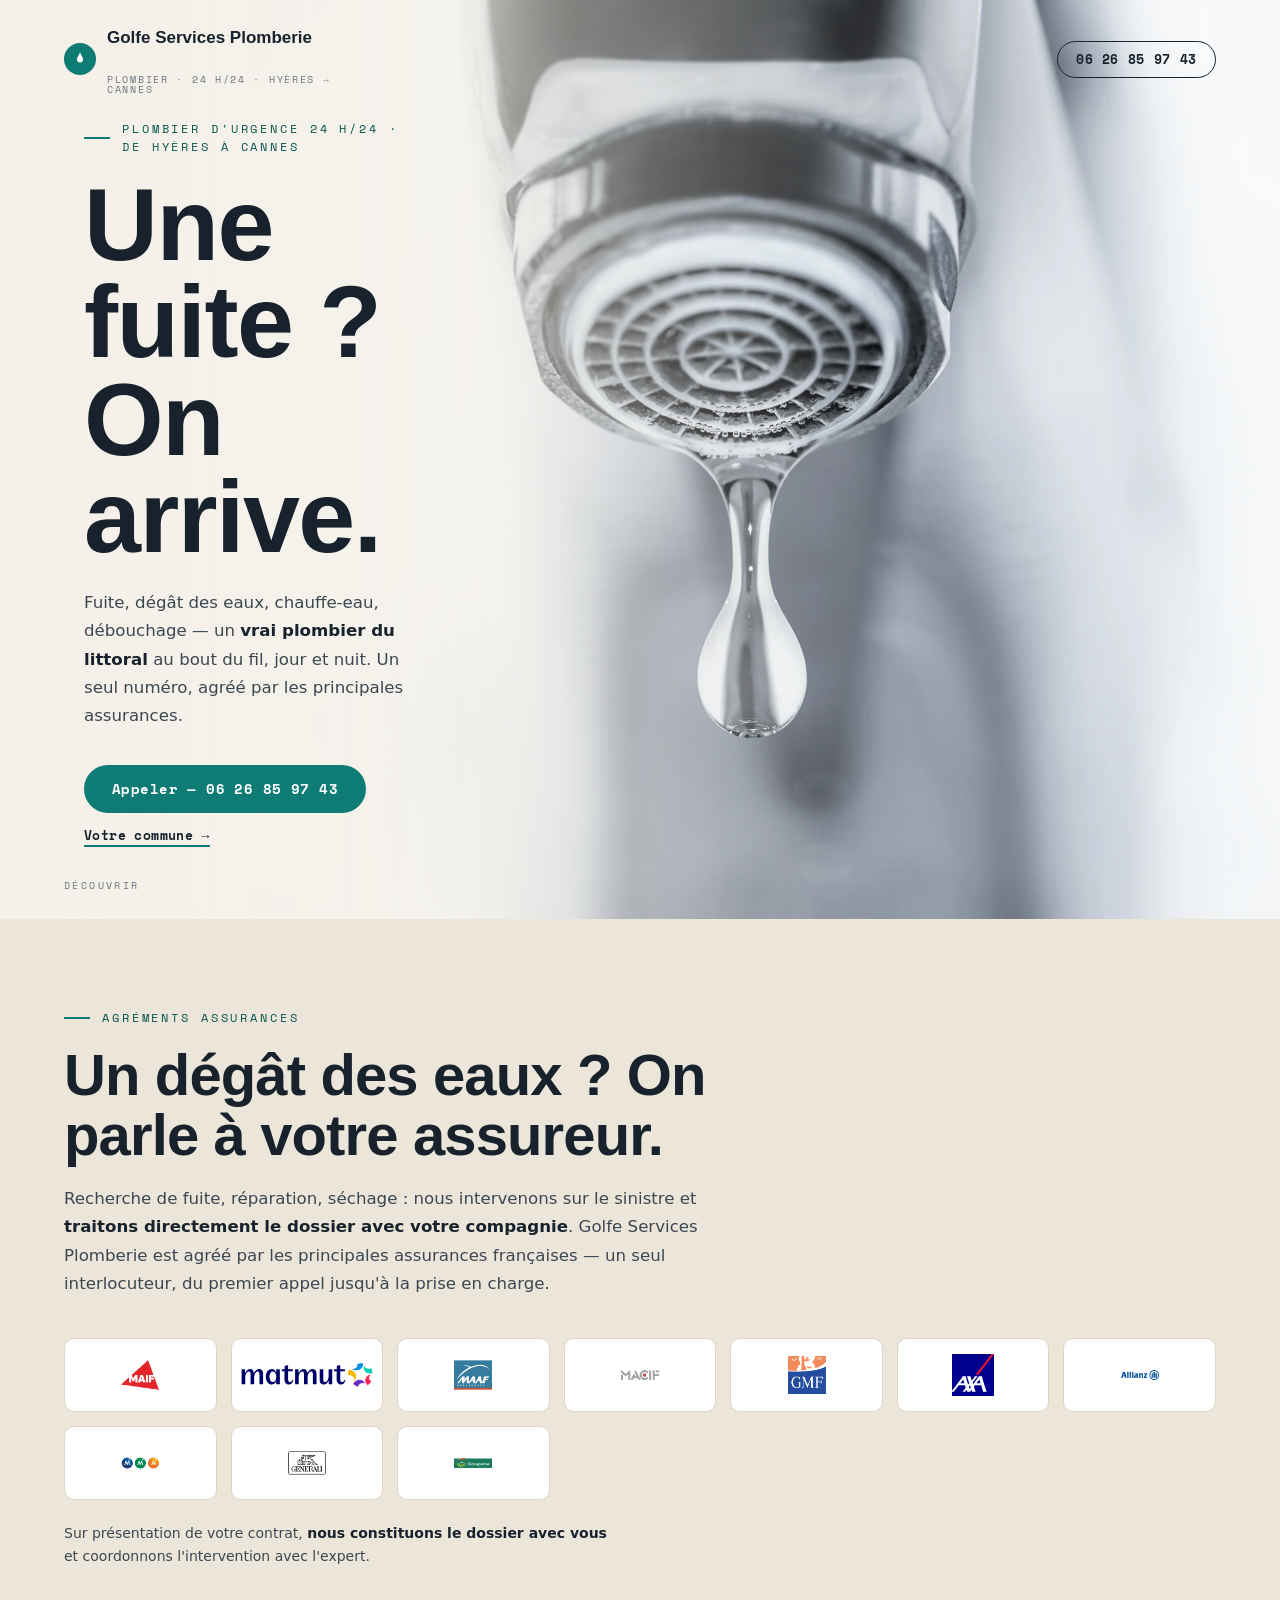
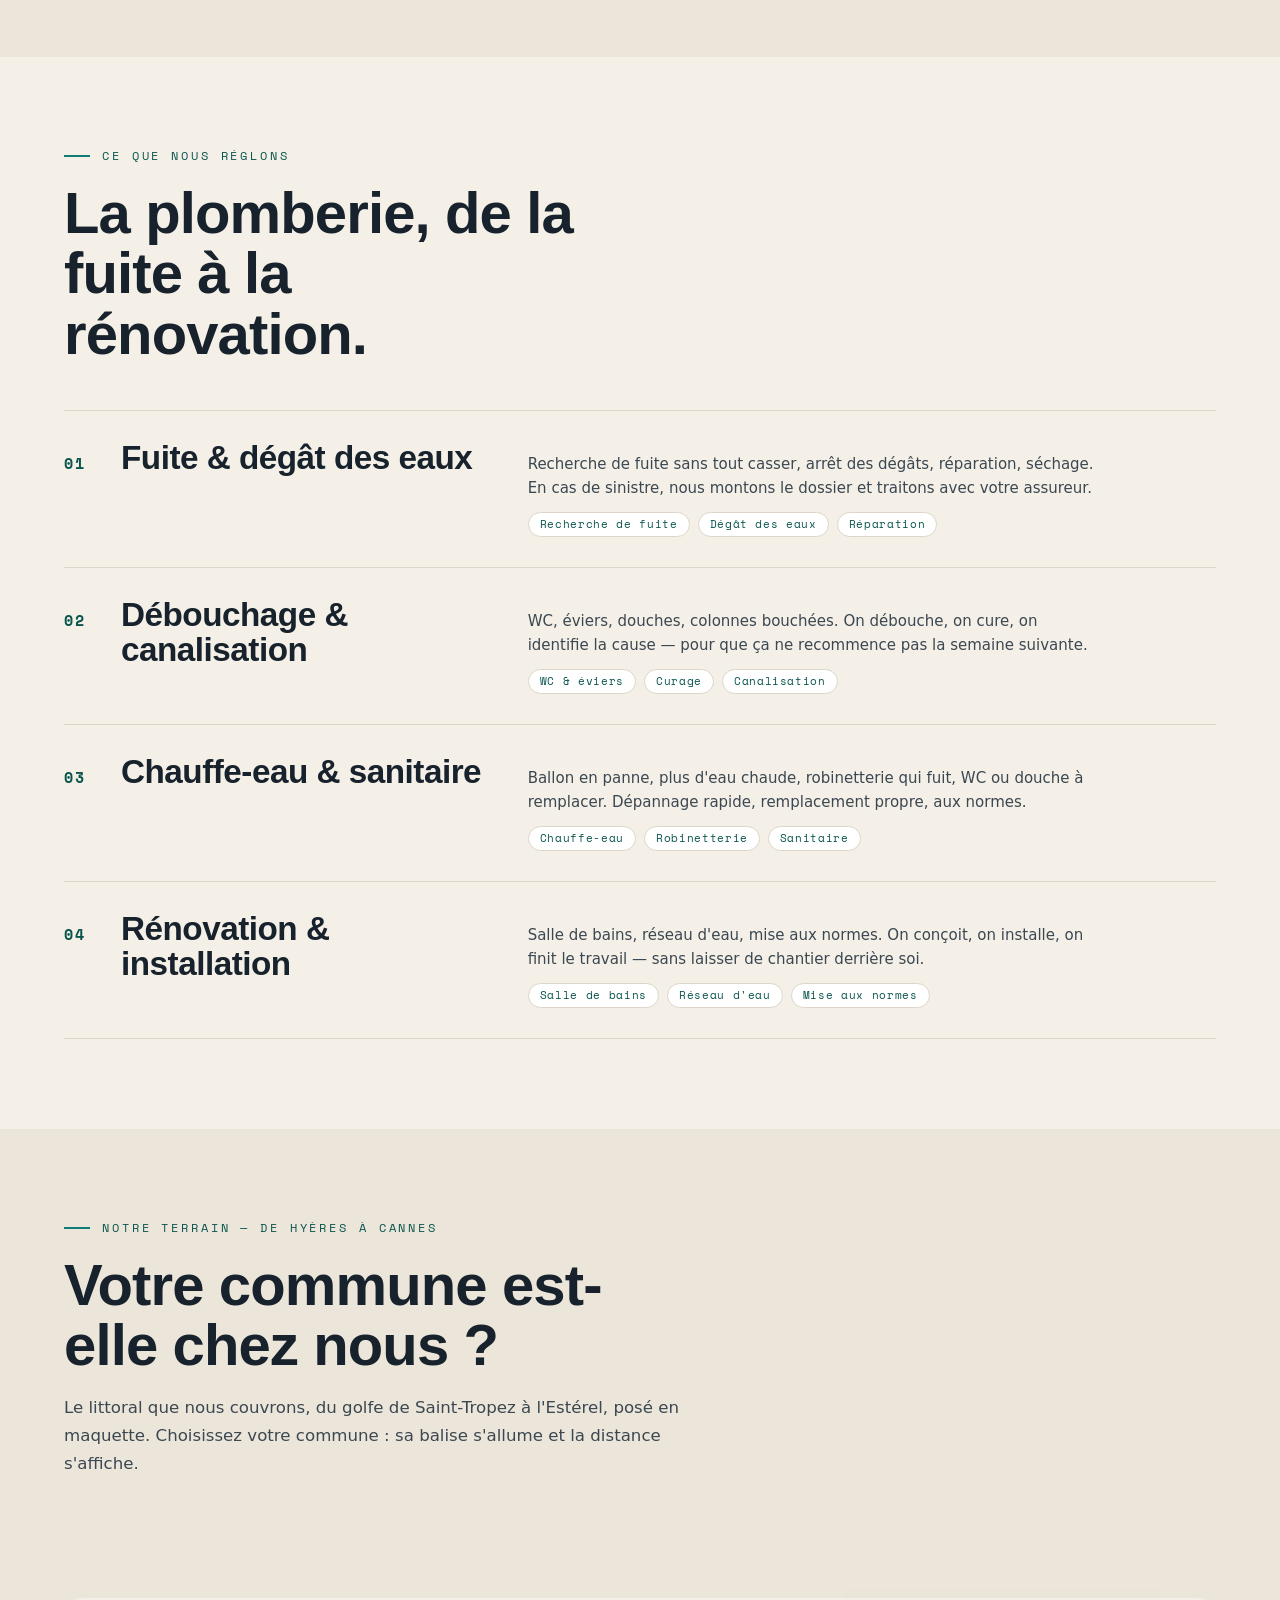
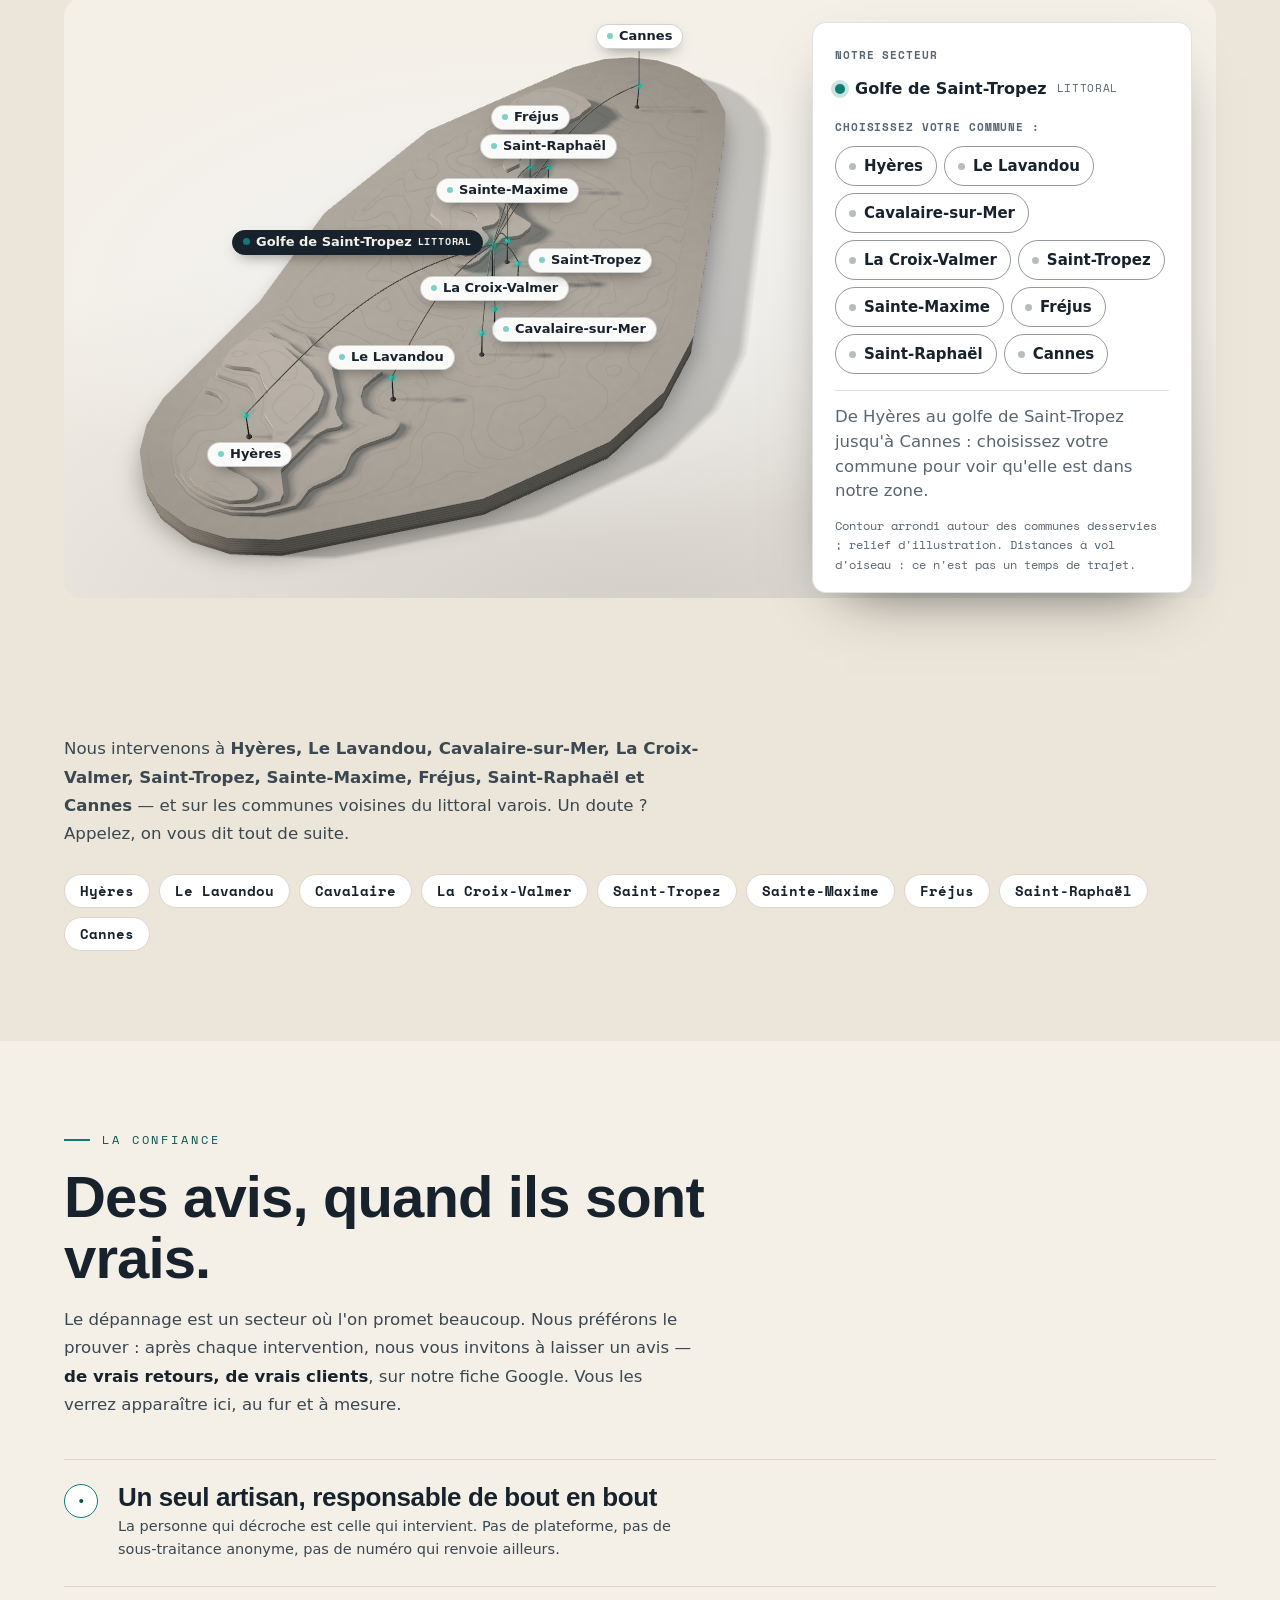
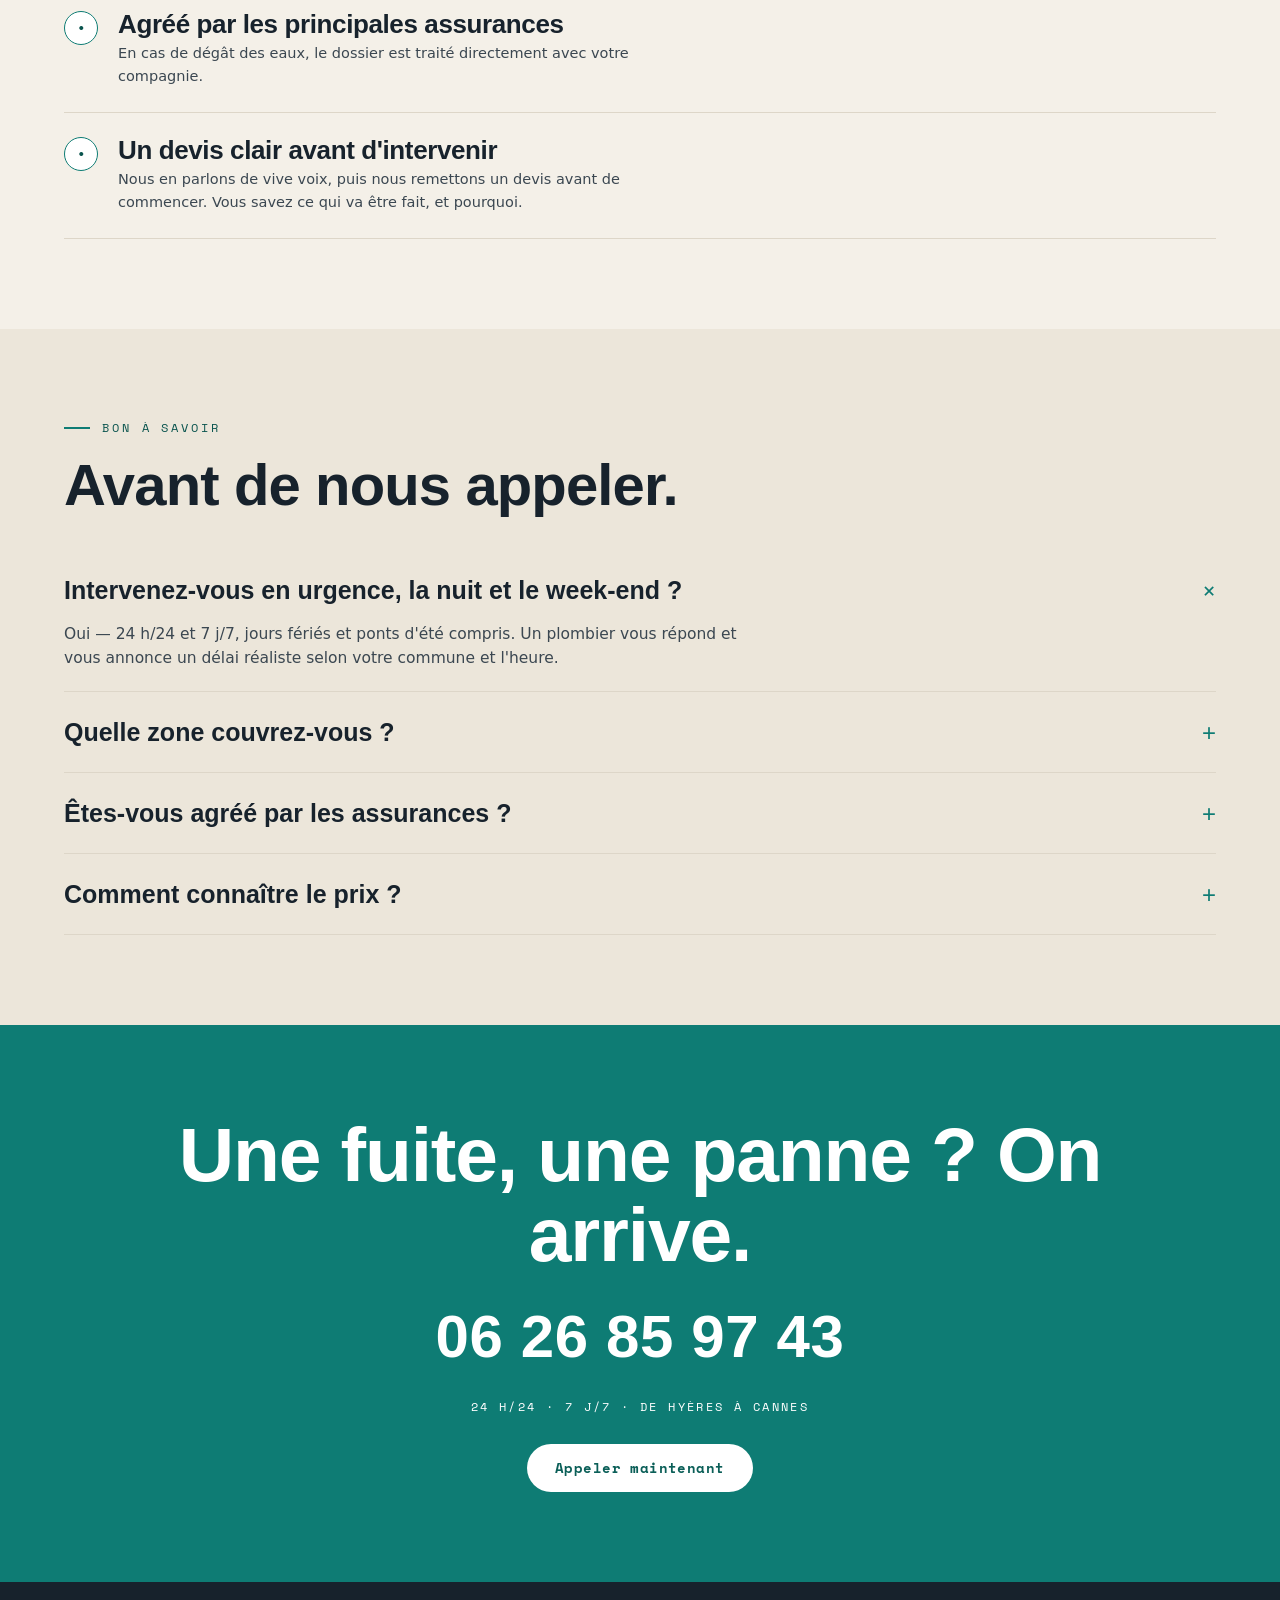
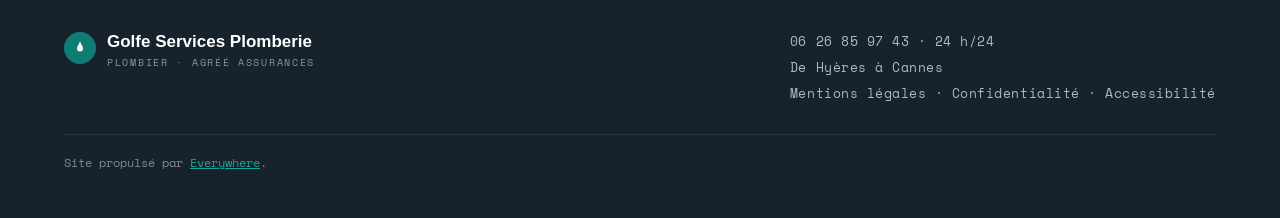
==== commit 9a11c695: "V2 - refonte claire (hero plomberie, maquette littoral, SEO geo, Rampe) Co-Authored-By: Claude Opus " ====
--- a/index.html
+++ b/index.html
@@ -5,378 +5,312 @@
 <meta name="viewport" content="width=device-width, initial-scale=1.0">
 <meta name="robots" content="noindex, nofollow">
 <title>Plombier urgence 24h/24 Hyères Saint-Tropez Cannes — Golfe Services Plomberie</title>
-<meta name="description" content="Plombier urgence 24h/24 sur le littoral varois — de Hyères à Cannes. Recherche de fuite, dégât des eaux, débouchage, chauffe-eau, sanitaire, rénovation. Agréé assurances, intervention rapide. Appelez le 06 26 85 97 43.">
+<meta name="description" content="Plombier d'urgence 24h/24 de Hyères à Cannes : recherche de fuite, dégât des eaux, débouchage, chauffe-eau, rénovation. Agréé assurances. 06 26 85 97 43.">
 <link rel="canonical" href="https://golfe-services-plomberie.fr/">
 <meta property="og:type" content="website">
 <meta property="og:locale" content="fr_FR">
 <meta property="og:title" content="Plombier urgence 24h/24 — Hyères, Saint-Tropez, Cannes · Golfe Services Plomberie">
-<meta property="og:description" content="Fuite, panne d'eau, canalisation bouchée ? Un plombier qui répond jour et nuit, sur tout le littoral varois. Agréé assurances, recherche de fuite, débouchage. Appelez maintenant.">
+<meta property="og:description" content="Une fuite ? On arrive. Un vrai plombier du littoral, jour et nuit. Agréé assurances. 06 26 85 97 43.">
 <meta property="og:url" content="https://golfe-services-plomberie.fr/">
 <meta property="og:image" content="https://golfe-services-plomberie.fr/img/og.png">
 <meta name="twitter:card" content="summary_large_image">
-<meta name="theme-color" content="#0d1a24">
-<meta name="generator" content="Everywhere Digital — everywhe.re">
+<meta name="theme-color" content="#0e7c74">
 <meta name="author" content="Everywhere">
-<link rel="icon" href="data:image/svg+xml,%3Csvg xmlns='http://www.w3.org/2000/svg' viewBox='0 0 48 48'%3E%3Crect width='48' height='48' rx='11' fill='%230d1a24'/%3E%3Cpath d='M24 13 C26 19 29 22 29 25.5 a5 5 0 1 1 -10 0 C19 22 22 19 24 13 Z' fill='%23c6a15f'/%3E%3Cpath d='M15 33 Q19.5 30.5 24 33 T33 33' fill='none' stroke='%23c6a15f' stroke-width='1.5' stroke-linecap='round'/%3E%3C/svg%3E">
+<link rel="icon" href="data:image/svg+xml,%3Csvg xmlns='http://www.w3.org/2000/svg' viewBox='0 0 48 48'%3E%3Crect width='48' height='48' rx='12' fill='%230e7c74'/%3E%3Cpath d='M24 11 C26 18 30 22 30 26.5 a6 6 0 1 1 -12 0 C18 22 22 18 24 11 Z' fill='white'/%3E%3C/svg%3E">
+<link rel="preload" as="image" href="img/robinet-goutte.webp" fetchpriority="high">
+<link rel="preload" as="font" type="font/woff2" href="assets/couches/polices/anybody.woff2" crossorigin>
+<link rel="stylesheet" href="assets/couches/polices/polices.css">
+<link rel="stylesheet" href="assets/couches/maquette-territoire/couche.css">
 <script type="application/ld+json">
-{"@context":"https://schema.org","@type":["Plumber","LocalBusiness"],"name":"Golfe Services Plomberie","description":"Plombier urgence 24h/24 sur le littoral varois — de Hyères à Cannes. Recherche de fuite, dégât des eaux, débouchage, chauffe-eau et sanitaire, rénovation. Agréé par les principales compagnies d'assurance.","url":"https://golfe-services-plomberie.fr/","telephone":"+33626859743","image":"https://golfe-services-plomberie.fr/img/og.png","address":{"@type":"PostalAddress","addressRegion":"Var","addressCountry":"FR"},"areaServed":["Hyères","Le Lavandou","Cavalaire-sur-Mer","La Croix-Valmer","Saint-Tropez","Sainte-Maxime","Fréjus","Saint-Raphaël","Cannes"],"knowsAbout":["Recherche de fuite","Dégât des eaux","Débouchage de canalisation","Chauffe-eau","Sanitaire","Rénovation de salle de bains"],"openingHoursSpecification":{"@type":"OpeningHoursSpecification","dayOfWeek":["Monday","Tuesday","Wednesday","Thursday","Friday","Saturday","Sunday"],"opens":"00:00","closes":"23:59"}}
+{"@context":"https://schema.org","@type":["Plumber","LocalBusiness"],"name":"Golfe Services Plomberie","description":"Plombier d'urgence 24h/24 sur le littoral varois, de Hyères à Cannes : recherche de fuite, dégât des eaux, débouchage, chauffe-eau et sanitaire, rénovation. Agréé par les principales compagnies d'assurance.","url":"https://golfe-services-plomberie.fr/","telephone":"+33626859743","image":"https://golfe-services-plomberie.fr/img/og.png","priceRange":"€€","address":{"@type":"PostalAddress","addressRegion":"Var","addressCountry":"FR"},"areaServed":["Hyères","Le Lavandou","Cavalaire-sur-Mer","La Croix-Valmer","Saint-Tropez","Sainte-Maxime","Fréjus","Saint-Raphaël","Cannes"],"knowsAbout":["Recherche de fuite","Dégât des eaux","Débouchage de canalisation","Chauffe-eau","Sanitaire","Rénovation de salle de bains"],"openingHoursSpecification":{"@type":"OpeningHoursSpecification","dayOfWeek":["Monday","Tuesday","Wednesday","Thursday","Friday","Saturday","Sunday"],"opens":"00:00","closes":"23:59"}}
 </script>
 <script type="application/ld+json">
 {"@context":"https://schema.org","@type":"FAQPage","mainEntity":[
 {"@type":"Question","name":"Intervenez-vous en urgence, la nuit et le week-end ?","acceptedAnswer":{"@type":"Answer","text":"Oui, 24h/24 et 7j/7, jours fériés et ponts d'été compris. Un plombier vous répond et vous annonce un délai réaliste selon votre commune et l'heure."}},
-{"@type":"Question","name":"Quelle zone couvrez-vous ?","acceptedAnswer":{"@type":"Answer","text":"Tout le littoral, de Hyères au golfe de Saint-Tropez jusqu'à Cannes : Le Lavandou, Cavalaire, La Croix-Valmer, Sainte-Maxime, Fréjus, Saint-Raphaël. Un doute sur votre commune ? Un appel et vous saurez."}},
+{"@type":"Question","name":"Quelle zone couvrez-vous ?","acceptedAnswer":{"@type":"Answer","text":"Tout le littoral, de Hyères au golfe de Saint-Tropez jusqu'à Cannes : Le Lavandou, Cavalaire, La Croix-Valmer, Saint-Tropez, Sainte-Maxime, Fréjus, Saint-Raphaël. Un doute sur votre commune ? Un appel et vous saurez."}},
 {"@type":"Question","name":"Êtes-vous agréé par les assurances ?","acceptedAnswer":{"@type":"Answer","text":"Oui. En cas de dégât des eaux, nous recherchons la fuite, réparons, et traitons directement le dossier avec votre compagnie. Nous sommes agréés par les principales assurances françaises."}},
-{"@type":"Question","name":"Comment se passe une intervention ?","acceptedAnswer":{"@type":"Answer","text":"Nous arrivons, nous diagnostiquons, nous vous expliquons ce qu'il faut faire, et nous intervenons. Tout est dit clairement avant de commencer, rien n'est caché."}}]}
+{"@type":"Question","name":"Comment connaître le prix ?","acceptedAnswer":{"@type":"Answer","text":"Nous en parlons de vive voix au téléphone, puis nous remettons un devis clair avant de commencer. Vous validez, ensuite nous intervenons — sans surprise sur la facture."}}]}
 </script>
 <style>
-@font-face{font-family:'Zodiak';font-style:normal;font-weight:100 900;font-display:swap;src:url('fonts/zodiak.woff2') format('woff2')}
-@font-face{font-family:'Zodiak';font-style:italic;font-weight:100 900;font-display:swap;src:url('fonts/zodiak-i.woff2') format('woff2')}
-@font-face{font-family:'Supreme';font-style:normal;font-weight:100 800;font-display:swap;src:url('fonts/supreme.woff2') format('woff2')}
 :root{
-  --marine:#0d1a24;--marine2:#122431;--night:#0a141c;--sand:#f2ece0;--sand2:#e8dfcd;--paper:#f6f1e8;
-  --ink:#1f1a13;--ink2:#5f584a;--line-d:#ddd3bf;
-  --cream:#f4efe4;--muted:#93a1a8;--muted2:#b7bdbc;--brass:#c6a15f;--brass2:#d9bd86;--brass-d:#a8853f;
-  --serif:'Zodiak',Georgia,serif;--sans:'Supreme',system-ui,sans-serif;
-  --gut:clamp(20px,5vw,72px);--sp:0;
+  --paper:#f4f0e8;--paper2:#ece6da;--white:#ffffff;
+  --ink:#17222c;--ink2:#3b4751;--soft:#6b7681;--line:#ddd6c8;
+  --accent:#0e7c74;--accent-d:#0b5f58;--accent-ink:#0a544e;--accent2:#13a79a;
+  --gut:clamp(22px,5vw,80px);
 }
 *{margin:0;padding:0;box-sizing:border-box}
 html{scroll-behavior:smooth}
-body{font-family:var(--sans);font-weight:300;background:var(--marine);color:var(--cream);line-height:1.55;-webkit-font-smoothing:antialiased;overflow-x:hidden}
-a{color:inherit;text-decoration:none}img{display:block;max-width:100%}
-::selection{background:var(--brass);color:#20180a}
-:focus-visible{outline:2px solid var(--brass);outline-offset:3px}
+body{font-family:'Atkinson',system-ui,sans-serif;background:var(--paper);color:var(--ink2);line-height:1.6;-webkit-font-smoothing:antialiased;overflow-x:hidden}
+img{display:block;max-width:100%}
+a{color:inherit;text-decoration:none}
+::selection{background:var(--accent);color:#fff}
+:focus-visible{outline:2px solid var(--accent);outline-offset:3px;border-radius:2px}
+.skip{position:absolute;left:-9999px;top:0;z-index:100;background:var(--ink);color:#fff;padding:12px 18px;border-radius:0 0 8px 0;font:700 13px/1 'Space Mono',monospace}
+.skip:focus{left:0}
 .wrap{width:min(1240px,100% - 2*var(--gut));margin-inline:auto}
-.serif{font-family:var(--serif)}
-.eyebrow{font-family:var(--sans);font-weight:400;font-size:11px;letter-spacing:.34em;text-transform:uppercase;color:var(--brass);display:flex;align-items:center;gap:15px}
-.eyebrow::before{content:"";width:32px;height:1px;background:var(--brass);flex:none}
-.light .eyebrow{color:var(--brass-d)}
-h2.big{font-family:var(--serif);font-weight:400;font-size:clamp(32px,5.2vw,68px);line-height:1.06;letter-spacing:-.005em}
-h2.big .it{font-style:italic;color:var(--brass2)}
-.light h2.big{color:var(--ink)}.light h2.big .it{color:var(--brass-d)}
-.lead{font-size:clamp(15px,1.35vw,18px);line-height:1.75;color:#cfd6d6;font-weight:300;max-width:58ch}
-.light .lead{color:var(--ink2)}
-.lead b{font-weight:400;color:var(--cream)}.light .lead b{color:var(--ink)}
-section{padding:clamp(70px,11vh,140px) 0}
-.light{background:var(--sand);color:var(--ink)}
-.paper{background:var(--paper)}
-
-.btn{font-family:var(--sans);font-weight:400;font-size:12px;letter-spacing:.2em;text-transform:uppercase;padding:17px 32px;border-radius:2px;background:var(--brass);color:#20180a;display:inline-flex;gap:10px;align-items:center;transition:.3s}
-.btn:hover{background:var(--brass2)}
-.btn.line{background:transparent;border:1px solid rgba(244,239,228,.3);color:var(--cream)}
-.btn.line:hover{border-color:var(--brass);color:var(--brass)}
-.telserif{font-family:var(--serif);font-size:clamp(21px,2.2vw,30px);color:var(--cream)}
-.light .telserif{color:var(--ink)}
+h1,h2,h3,h4{font-family:'Anybody',sans-serif;color:var(--ink);letter-spacing:-.015em;line-height:1.04}
+.eyebrow{font:400 12px/1.5 'Space Mono',monospace;letter-spacing:.24em;text-transform:uppercase;color:var(--accent-ink);display:flex;align-items:center;gap:12px}
+.eyebrow::before{content:"";width:26px;height:2px;background:var(--accent);flex:none}
+.lead{font-size:clamp(15px,1.3vw,18px);line-height:1.7;color:var(--ink2);max-width:60ch}
+.lead b{color:var(--ink);font-weight:700}
+section{padding:clamp(64px,10vh,128px) 0}
+.alt{background:var(--paper2)}
+.h2{font-weight:700;font-size:clamp(30px,4.6vw,58px)}
+.btn{font:700 14px/1 'Space Mono',monospace;letter-spacing:.03em;background:var(--accent);color:#fff;padding:17px 28px;border-radius:40px;display:inline-flex;align-items:center;gap:10px;transition:transform .2s,background .25s;will-change:transform}
+.btn:hover{background:var(--accent-d)}
+.btn.ghost{background:transparent;color:var(--ink);border:1.5px solid var(--ink)}
+.btn.ghost:hover{background:var(--ink);color:#fff}
+.link{font:700 13px/1 'Space Mono',monospace;letter-spacing:.03em;color:var(--ink);border-bottom:2px solid var(--accent);padding-bottom:3px}
 
 /* nav */
-.nav{position:fixed;inset:0 0 auto 0;z-index:80;display:flex;align-items:center;justify-content:space-between;gap:14px;padding:22px var(--gut);transition:background .4s,padding .4s,border-color .4s}
-.nav.stuck{background:rgba(10,18,26,.86);backdrop-filter:blur(12px);border-bottom:1px solid rgba(198,161,95,.18);padding-top:14px;padding-bottom:14px}
-.mk{display:flex;align-items:center;gap:13px}
-.mk .seal{width:42px;height:42px;color:var(--brass);flex:none;display:block}
-.mk .seal svg{width:100%;height:100%;display:block}
-.mk .nm{font-family:var(--serif);font-weight:400;font-size:21px;letter-spacing:.01em;line-height:1;color:var(--cream)}
-.mk .nm b{font-weight:500}
-.mk .role{display:block;font-family:var(--sans);font-weight:400;font-size:9px;letter-spacing:.28em;text-transform:uppercase;color:var(--muted);margin-top:5px}
-.navtel{font-size:11px;letter-spacing:.2em;text-transform:uppercase;color:var(--cream);border:1px solid rgba(244,239,228,.26);padding:12px 20px;border-radius:2px;transition:.3s;white-space:nowrap}
-.navtel:hover{border-color:var(--brass);color:var(--brass)}
-.navtel .short{display:none}
-@media(max-width:640px){.mk .role{display:none}.navtel .full{display:none}.navtel .short{display:inline}.navtel{padding:10px 16px}}
+.nav{position:absolute;inset:0 0 auto 0;z-index:6;display:flex;align-items:center;justify-content:space-between;padding:24px var(--gut)}
+.mk{display:flex;align-items:center;gap:11px}
+.mk .dot{width:32px;height:32px;border-radius:50%;background:var(--accent);display:grid;place-items:center;color:#fff;flex:none}
+.mk .dot svg{width:18px;height:18px}
+.mk b{font-family:'Anybody',sans-serif;font-weight:700;font-size:17px;color:var(--ink)}
+.mk .sub{font:400 9.5px/1 'Space Mono',monospace;letter-spacing:.18em;text-transform:uppercase;color:var(--soft);display:block;margin-top:3px}
+.navtel{font:700 13px/1 'Space Mono',monospace;letter-spacing:.05em;color:var(--ink);border:1.5px solid var(--ink);padding:11px 18px;border-radius:40px;transition:.25s}
+.navtel:hover{background:var(--ink);color:#fff}
 
 /* hero */
-.hero{position:relative;min-height:100svh;display:flex;align-items:flex-end;overflow:hidden}
-.hero .ph{position:absolute;inset:0;z-index:0}
-.hero .ph img{width:100%;height:100%;object-fit:cover;object-position:center;transform:scale(1.04);animation:kb 20s ease-out both}
-@keyframes kb{from{transform:scale(1.12)}to{transform:scale(1.02)}}
-.hero::after{content:"";position:absolute;inset:0;z-index:1;background:linear-gradient(180deg,rgba(10,18,26,.55) 0%,rgba(10,18,26,.15) 30%,rgba(10,18,26,.55) 70%,rgba(10,18,26,.92) 100%)}
-.hero .in{position:relative;z-index:2;width:100%;padding:150px 0 clamp(50px,8vh,90px)}
-.hero h1{font-family:var(--serif);font-weight:430;font-size:clamp(34px,5.7vw,90px);line-height:1.03;letter-spacing:-.015em;margin:26px 0 0}
-.hero h1 .it{font-style:italic;font-weight:400;color:var(--brass2)}
-.hero .sub{margin-top:28px;max-width:52ch;font-size:clamp(15px,1.45vw,19px);line-height:1.7;color:#dfe4e2}
-.hero .sub b{color:#fff;font-weight:400}
-.hero .cta{display:flex;flex-wrap:wrap;align-items:center;gap:16px 26px;margin-top:36px}
-.hero .cue{position:absolute;right:var(--gut);bottom:38px;z-index:2;font-size:10px;letter-spacing:.3em;text-transform:uppercase;color:var(--muted2);writing-mode:vertical-rl}
-@media(max-width:760px){.hero .cue{display:none}}
-
-/* manifeste */
-.manif{display:grid;grid-template-columns:1fr;gap:34px}
-.manif .q{font-family:var(--serif);font-style:italic;font-weight:500;font-size:clamp(22px,2.6vw,34px);line-height:1.3;color:var(--brass-d);max-width:24ch}
-.manif .body{max-width:60ch}
-.manif .body p{margin-top:16px}
-@media(min-width:900px){.manif{grid-template-columns:0.85fr 1.15fr;gap:clamp(40px,6vw,90px);align-items:start}}
+.hero{position:relative;min-height:100svh;overflow:hidden;display:flex}
+.hero-img{position:absolute;inset:0;width:100%;height:100%;object-fit:cover;object-position:62% 46%;transform:scale(1.06);animation:kb 22s ease-out both}
+@keyframes kb{to{transform:scale(1)}}
+.hero-scrim{position:absolute;inset:0;background:linear-gradient(90deg,rgba(244,240,232,.96) 0%,rgba(244,240,232,.84) 28%,rgba(244,240,232,.32) 52%,rgba(244,240,232,0) 70%)}
+.hero-in{position:relative;z-index:2;width:min(1240px,100%);margin-inline:auto;padding:120px var(--gut) 72px;display:flex;flex-direction:column;justify-content:center}
+.hero-in .in{max-width:32ch}
+.hero h1{font-weight:700;font-size:clamp(46px,8vw,104px);line-height:.95;margin:20px 0 0}
+.hero .sub{margin-top:24px;max-width:40ch}
+.hero .cta{display:flex;flex-wrap:wrap;align-items:center;gap:16px 24px;margin-top:34px}
+.cue{position:absolute;left:var(--gut);bottom:28px;z-index:2;font:400 10px/1 'Space Mono',monospace;letter-spacing:.24em;text-transform:uppercase;color:var(--soft)}
+
+/* agréments */
+.assur-grid{margin-top:40px;display:grid;grid-template-columns:repeat(auto-fill,minmax(150px,1fr));gap:14px}
+.plaque{display:flex;align-items:center;justify-content:center;min-height:74px;padding:14px;background:var(--white);border:1px solid var(--line);border-radius:10px;transition:.25s}
+.plaque:hover{border-color:var(--accent);transform:translateY(-2px);box-shadow:0 8px 22px rgba(14,124,116,.08)}
+.plaque img{max-width:132px;max-height:42px;width:auto;height:auto}
+.assur-note{margin-top:22px;font-size:14px;color:var(--ink2);max-width:62ch}
+.assur-note b{color:var(--ink);font-weight:700}
 
 /* métiers */
-.trades{margin-top:52px;border-top:1px solid rgba(198,161,95,.22)}
-.trade{display:grid;grid-template-columns:auto 1fr;gap:20px 40px;padding:34px 0;border-bottom:1px solid rgba(198,161,95,.22);align-items:baseline}
-.trade .no{font-family:var(--serif);font-style:italic;font-size:26px;color:var(--brass)}
-.trade h3{font-family:var(--serif);font-weight:500;font-size:clamp(26px,3vw,40px);letter-spacing:-.01em}
-.trade p{font-size:15px;line-height:1.7;color:var(--muted2);max-width:64ch;margin-top:6px}
+.trades{margin-top:46px;border-top:1px solid var(--line)}
+.trade{display:grid;grid-template-columns:auto 1fr;gap:16px 36px;padding:30px 0;border-bottom:1px solid var(--line);align-items:baseline}
+.trade .no{font-family:'Space Mono',monospace;font-size:15px;font-weight:700;color:var(--accent-ink);letter-spacing:.1em}
+.trade h3{font-weight:700;font-size:clamp(23px,2.6vw,34px)}
+.trade p{font-size:15px;color:var(--ink2);max-width:60ch;margin-top:6px}
 .trade .tag{margin-top:12px;display:flex;flex-wrap:wrap;gap:8px}
-.trade .tag span{font-size:10px;letter-spacing:.15em;text-transform:uppercase;color:var(--brass);border:1px solid rgba(198,161,95,.35);padding:5px 11px;border-radius:2px}
-@media(min-width:760px){.trade{grid-template-columns:auto 0.7fr 1.3fr}}
-
-/* bandeau image plein cadre + texte */
-.band{position:relative;min-height:82vh;display:flex;align-items:flex-end;overflow:hidden}
-.band .ph{position:absolute;inset:0;z-index:0}
-.band .ph img{width:100%;height:100%;object-fit:cover}
-.band::after{content:"";position:absolute;inset:0;z-index:1;background:linear-gradient(180deg,rgba(10,18,26,.28),rgba(10,18,26,.5) 45%,rgba(10,18,26,.95)),linear-gradient(90deg,rgba(10,18,26,.5),transparent 55%)}
-.band .in{position:relative;z-index:2;width:100%;padding:0 0 clamp(50px,8vh,96px)}
-.band h2{font-family:var(--serif);font-weight:500;font-size:clamp(30px,4.6vw,60px);line-height:1.08;max-width:20ch}
-.band h2 .it{font-style:italic;color:var(--brass2)}
-.band .lead{margin-top:22px;color:#e2e7e5}
-
-/* split (image + texte) */
-.split{display:grid;grid-template-columns:1fr;gap:clamp(28px,4vw,64px);align-items:center}
-.split .im{position:relative;aspect-ratio:4/5;overflow:hidden;border-radius:3px}
-.split .im img{width:100%;height:100%;object-fit:cover}
-@media(min-width:900px){.split{grid-template-columns:1fr 1fr}.split.rev .im{order:2}}
-
-/* agréments assurances */
-.assur .lead{max-width:64ch}
-.assur-grid{margin-top:44px;display:grid;grid-template-columns:repeat(auto-fill,minmax(150px,1fr));gap:14px}
-.plaque{display:flex;align-items:center;justify-content:center;text-align:center;min-height:70px;padding:10px 12px;border:1px solid var(--line-d);border-radius:4px;background:#fbf8f1;transition:.25s}
-.plaque:hover{border-color:var(--brass);transform:translateY(-2px);box-shadow:0 6px 20px rgba(0,0,0,.07)}
-.plaque img{max-width:140px;max-height:46px;width:auto;height:auto;display:block}
-.assur-note{margin-top:22px;font-size:13px;letter-spacing:.02em;color:var(--muted2);max-width:60ch}
-.assur-note b{font-weight:500;color:var(--cream)}
-.light .assur-note{color:var(--ink2)}.light .assur-note b{color:var(--ink)}
-
-/* confiance */
-.trust{margin-top:44px}
-
-/* zone */
-.communes{margin-top:30px;display:flex;flex-wrap:wrap;gap:10px}
-.communes a{font-family:var(--serif);font-size:clamp(18px,2vw,25px);color:var(--ink);padding:8px 18px;border:1px solid var(--line-d);border-radius:100px;transition:.25s}
-.communes a:hover{background:var(--brass);border-color:var(--brass);color:#20180a}
-
-/* engagements */
-.eng{margin-top:48px;display:grid;grid-template-columns:1fr;gap:0}
-.eng .e{display:grid;grid-template-columns:auto 1fr;gap:22px;padding:26px 0;border-top:1px solid rgba(198,161,95,.2);align-items:baseline}
-.eng .e:last-child{border-bottom:1px solid rgba(198,161,95,.2)}
-.eng .e .k{font-family:var(--serif);font-style:italic;font-size:20px;color:var(--brass);min-width:2ch}
-.eng .e h4{font-family:var(--serif);font-weight:500;font-size:clamp(22px,2.4vw,30px)}
-.eng .e p{font-size:14.5px;color:var(--muted2);margin-top:4px;max-width:60ch}
-.light .eng .e p{color:var(--ink2)}
+.trade .tag span{font:400 11px/1 'Space Mono',monospace;letter-spacing:.06em;color:var(--accent-ink);border:1px solid var(--line);background:var(--white);padding:6px 11px;border-radius:40px}
+@media(min-width:760px){.trade{grid-template-columns:auto .7fr 1.3fr}}
+
+/* zone (maquette) : surcharge couleurs panneau pour fond clair */
+.zone .c-maquette-territoire{margin-top:30px}
+
+/* listes confiance / engagements */
+.rows{margin-top:40px;display:grid;gap:0}
+.row{display:grid;grid-template-columns:auto 1fr;gap:20px;padding:24px 0;border-top:1px solid var(--line);align-items:baseline}
+.row:last-child{border-bottom:1px solid var(--line)}
+.row .k{width:34px;height:34px;border-radius:50%;background:var(--white);border:1.5px solid var(--accent);color:var(--accent-ink);display:grid;place-items:center;font:700 14px/1 'Space Mono',monospace;flex:none}
+.row h4{font-weight:700;font-size:clamp(19px,2.1vw,26px)}
+.row p{font-size:14.5px;color:var(--ink2);margin-top:4px;max-width:62ch}
+
+/* communes (maillage seo) */
+.communes{margin-top:26px;display:flex;flex-wrap:wrap;gap:9px}
+.communes a{font:700 14px/1 'Space Mono',monospace;color:var(--ink);background:var(--white);border:1px solid var(--line);padding:9px 15px;border-radius:40px;transition:.2s}
+.communes a:hover{background:var(--accent);border-color:var(--accent);color:#fff}
 
 /* faq */
-.faq{margin-top:40px}
-.faq details{border-bottom:1px solid var(--line-d);padding:22px 0}
-.faq summary{list-style:none;cursor:pointer;display:flex;justify-content:space-between;gap:18px;align-items:baseline;font-family:var(--serif);font-weight:500;font-size:clamp(20px,2.3vw,28px);color:var(--ink)}
+.faq{margin-top:34px}
+.faq details{border-bottom:1px solid var(--line);padding:20px 0}
+.faq summary{list-style:none;cursor:pointer;display:flex;justify-content:space-between;gap:18px;align-items:baseline;font-family:'Anybody',sans-serif;font-weight:700;font-size:clamp(18px,2.1vw,25px);color:var(--ink)}
 .faq summary::-webkit-details-marker{display:none}
-.faq summary .s{font-family:var(--sans);font-weight:300;color:var(--brass-d);font-size:24px;transition:transform .3s;flex:none}
+.faq summary .s{font:400 24px/1 'Atkinson',sans-serif;color:var(--accent);transition:transform .3s;flex:none}
 .faq details[open] summary .s{transform:rotate(45deg)}
-.faq p{margin-top:13px;color:var(--ink2);font-size:15.5px;line-height:1.7;max-width:72ch}
-
-/* contact final */
-.final{position:relative;background:var(--night);text-align:center;overflow:hidden}
-.final::before{content:"";position:absolute;inset:0;background:radial-gradient(80% 120% at 50% 0%,rgba(198,161,95,.14),transparent 60%)}
-.final .in{position:relative;z-index:1}
-.final h2{font-family:var(--serif);font-weight:500;font-size:clamp(40px,7vw,104px);line-height:1.02}
-.final h2 .it{font-style:italic;color:var(--brass2)}
-.final .num{display:block;font-family:var(--serif);font-size:clamp(30px,4.6vw,54px);color:var(--brass);margin-top:20px;letter-spacing:.02em}
-.final .sub{margin-top:14px;font-size:12px;letter-spacing:.24em;text-transform:uppercase;color:var(--muted)}
-.final .btn{margin-top:30px}
+.faq p{margin-top:12px;font-size:15.5px;color:var(--ink2);max-width:72ch}
+
+/* final */
+.final{background:var(--accent);color:#fff;text-align:center}
+.final h2{color:#fff;font-weight:700;font-size:clamp(34px,6vw,80px)}
+.final .num{display:block;font-family:'Anybody',sans-serif;font-weight:700;font-size:clamp(30px,5vw,60px);margin-top:14px;letter-spacing:.01em}
+.final .sub{margin-top:12px;font:400 12px/1.6 'Space Mono',monospace;letter-spacing:.2em;text-transform:uppercase;color:#fff}
+.final .btn{margin-top:28px;background:#fff;color:var(--accent-d)}
+.final .btn:hover{background:var(--ink);color:#fff}
 
 /* footer */
-.foot{background:var(--night);border-top:1px solid rgba(198,161,95,.16);padding:40px var(--gut) 46px;display:flex;flex-wrap:wrap;justify-content:space-between;gap:22px;align-items:flex-end}
-.foot .mk .nm{font-size:24px}
-.foot .col{font-size:11px;letter-spacing:.14em;text-transform:uppercase;color:var(--muted);line-height:2;text-align:right}
-@media(max-width:640px){.foot .col{text-align:left}}
-
-/* reveals — élégants, translate+fade ; contenu visible par défaut (fallback) */
-@supports (animation-timeline:view()){@media(prefers-reduced-motion:no-preference){
-  .rv{animation:rv linear both;animation-timeline:view();animation-range:entry 2% cover 26%}
-  @keyframes rv{from{opacity:0;transform:translateY(26px)}to{opacity:1;transform:translateY(0)}}
-}}
-@media(prefers-reduced-motion:reduce){*{animation:none!important}.hero .ph img{transform:scale(1.02)!important}}
+.foot{background:var(--ink);color:#aeb8c0;padding:46px var(--gut)}
+.foot .top{display:flex;flex-wrap:wrap;justify-content:space-between;gap:24px;align-items:flex-start}
+.foot .mk b{color:#fff}.foot .mk .sub{color:#8a95a0}
+.foot .col{font:400 13px/2 'Space Mono',monospace;letter-spacing:.04em}
+.foot .col a:hover{color:#fff}
+.foot .ews{margin-top:28px;padding-top:18px;border-top:1px solid #2a343e;font:400 12px/1.6 'Space Mono',monospace;color:#7e8993}
+.foot .ews a{color:var(--accent2);text-decoration:underline}
+
+@media(max-width:760px){
+  .hero-img{object-position:66% 38%}
+  .hero-scrim{background:linear-gradient(180deg,rgba(244,240,232,.92),rgba(244,240,232,.5) 46%,rgba(244,240,232,.92))}
+  .mk .sub,.cue{display:none}
+  .hero-in{justify-content:flex-end;padding-bottom:40px}
+}
+@media(prefers-reduced-motion:reduce){*{animation:none!important;transition:none!important}.hero-img{transform:scale(1)}}
 </style>
 </head>
 <body>
-
-<nav class="nav" id="nav">
-  <a class="mk" href="#">
-    <span class="seal" aria-hidden="true"><svg viewBox="0 0 120 120" fill="none"><circle cx="60" cy="60" r="56" stroke="currentColor" stroke-width="1.6"/><circle cx="60" cy="60" r="49.5" stroke="currentColor" stroke-width="0.9" opacity=".5"/><path d="M60 35 C64 47 70 52 70 59 a10 10 0 1 1 -20 0 c0-7 6-12 10-24 Z" fill="currentColor"/><path d="M42 77 Q51 72 60 77 T78 77" stroke="currentColor" stroke-width="1.7" stroke-linecap="round"/><path d="M46 84 Q54 80.5 62 84 T78 84" stroke="currentColor" stroke-width="1.2" opacity=".55" stroke-linecap="round"/></svg></span>
-    <span><span class="nm">Golfe Services <b>Plomberie</b></span><span class="role">Plombier · Dépannage 24h/24</span></span>
-  </a>
-  <a class="navtel" href="tel:+33626859743"><span class="full">Nous joindre — 06 26 85 97 43</span><span class="short">Appeler</span></a>
-</nav>
-
-<main>
-<!-- HERO -->
+<a class="skip" href="#main">Aller au contenu</a>
+
 <header class="hero">
-  <div class="ph"><img src="img/hero.webp" alt="Le littoral varois à l'heure bleue, un pin maritime au-dessus de l'eau calme" width="2200" height="1473" fetchpriority="high"></div>
-  <div class="in"><div class="wrap">
-    <p class="eyebrow">Plomberie &amp; dépannage — De Hyères à Cannes</p>
-    <h1>L'eau ne prévient pas.<br>Nous, <span class="it">on répond.</span></h1>
-    <p class="sub">Fuite, panne d'eau, canalisation bouchée, chauffe-eau en rade — <b>un plombier du littoral</b>, joignable jour et nuit. Dix ans de métier, agréé par les principales assurances.</p>
-    <div class="cta">
-      <a class="btn" href="tel:+33626859743">Appeler maintenant</a>
-      <span class="telserif">06 26 85 97 43</span>
-    </div>
-  </div></div>
-  <span class="cue">Découvrir</span>
+  <img class="hero-img" src="img/robinet-goutte.webp" alt="Robinet chromé qui goutte, en gros plan sur fond clair" width="2400" height="1588" fetchpriority="high">
+  <div class="hero-scrim"></div>
+  <nav class="nav" aria-label="Principale">
+    <a class="mk" href="#" aria-label="Golfe Services Plomberie, accueil">
+      <span class="dot" aria-hidden="true"><svg viewBox="0 0 24 24" fill="none"><path d="M12 3 C13 7 16 9.5 16 12.5 a4 4 0 1 1 -8 0 C8 9.5 11 7 12 3 Z" fill="currentColor"/></svg></span>
+      <span><b>Golfe Services Plomberie</b><span class="sub">Plombier · 24 h/24 · Hyères → Cannes</span></span>
+    </a>
+    <a class="navtel" href="tel:+33626859743">06 26 85 97 43</a>
+  </nav>
+  <div class="hero-in">
+    <div class="in">
+      <p class="eyebrow">Plombier d'urgence 24 h/24 · de Hyères à Cannes</p>
+      <h1>Une fuite&nbsp;?<br>On arrive.</h1>
+      <p class="sub lead">Fuite, dégât des eaux, chauffe-eau, débouchage — un <b>vrai plombier du littoral</b> au bout du fil, jour et nuit. Un seul numéro, agréé par les principales assurances.</p>
+      <div class="cta">
+        <a class="btn" id="appel" href="tel:+33626859743">Appeler — 06 26 85 97 43</a>
+        <a class="link" href="#zone">Votre commune →</a>
+      </div>
+    </div>
+  </div>
+  <span class="cue" aria-hidden="true">Découvrir</span>
 </header>
 
-<section class="assur">
+<main id="main">
+
+<!-- AGRÉMENTS -->
+<section class="alt" aria-labelledby="t-assur">
   <div class="wrap">
     <p class="eyebrow">Agréments assurances</p>
-    <h2 class="big rv" style="margin-top:22px;max-width:20ch">Agréé par <span class="it">les plus grandes.</span></h2>
-    <p class="lead rv" style="margin-top:22px">En cas de dégât des eaux, nous intervenons sur le sinistre et <b>traitons directement le dossier avec votre compagnie</b>. Nous sommes agréés par les principales assurances françaises — du premier appel jusqu'à la prise en charge, vous avez un seul interlocuteur.</p>
-    <div class="assur-grid rv" role="list" aria-label="Compagnies d'assurance partenaires">
-      <div class="plaque" role="listitem"><img src="img/assurances/maif.png" alt="MAIF" width="140" height="44" loading="lazy"></div>
-      <div class="plaque" role="listitem"><img src="img/assurances/matmut.svg" alt="Matmut" width="140" height="44" loading="lazy"></div>
-      <div class="plaque" role="listitem"><img src="img/assurances/maaf.png" alt="MAAF" width="140" height="44" loading="lazy"></div>
-      <div class="plaque" role="listitem"><img src="img/assurances/macif.png" alt="MACIF" width="140" height="44" loading="lazy"></div>
-      <div class="plaque" role="listitem"><img src="img/assurances/gmf.png" alt="GMF" width="140" height="44" loading="lazy"></div>
-      <div class="plaque" role="listitem"><img src="img/assurances/axa.svg" alt="AXA" width="140" height="44" loading="lazy"></div>
-      <div class="plaque" role="listitem"><img src="img/assurances/allianz.png" alt="Allianz" width="140" height="44" loading="lazy"></div>
-      <div class="plaque" role="listitem"><img src="img/assurances/mma.png" alt="MMA" width="140" height="44" loading="lazy"></div>
-      <div class="plaque" role="listitem"><img src="img/assurances/generali.png" alt="Generali" width="140" height="44" loading="lazy"></div>
-      <div class="plaque" role="listitem"><img src="img/assurances/groupama.png" alt="Groupama" width="140" height="44" loading="lazy"></div>
-    </div>
-    <p class="assur-note">Sur présentation de votre contrat, <b>nous constituons le dossier avec vous</b> et coordonnons l'intervention avec l'expert. Vous n'avez qu'un seul interlocuteur.</p>
-  </div>
-</section>
-
-<!-- MANIFESTE -->
-<section class="light">
-  <div class="wrap manif">
-    <div>
-      <p class="eyebrow">Notre parti pris</p>
-      <p class="q rv">« On ne s'improvise pas plombier sur cette côte. On y fait ses gammes. »</p>
-    </div>
-    <div class="body rv">
-      <h2 class="big">Dix ans de métier, <span class="it">une même côte.</span></h2>
-      <p class="lead">Depuis dix ans, nous posons, dépannons et rénovons entre Hyères et l'Estérel. Les résidences, les locations saisonnières, les copropriétés du bord de mer : nous en connaissons la plomberie, les urgences d'été, et souvent les gardiens.</p>
-      <p class="lead">Aujourd'hui, ce savoir-faire prend un nom — <b>Golfe Services Plomberie</b>. Ce n'est pas un début : c'est un métier qu'on retrouve, sous une enseigne à soi. Un seul artisan, joignable jour et nuit, agréé par les principales compagnies d'assurance.</p>
-    </div>
+    <h2 id="t-assur" class="h2" style="margin-top:18px;max-width:20ch">Un dégât des eaux&nbsp;? On parle à votre assureur.</h2>
+    <p class="lead" style="margin-top:20px">Recherche de fuite, réparation, séchage : nous intervenons sur le sinistre et <b>traitons directement le dossier avec votre compagnie</b>. Golfe Services Plomberie est agréé par les principales assurances françaises — un seul interlocuteur, du premier appel jusqu'à la prise en charge.</p>
+    <div class="assur-grid" role="list" aria-label="Compagnies d'assurance partenaires">
+      <div class="plaque" role="listitem"><img src="img/assurances/maif.png" alt="MAIF" width="132" height="42" loading="lazy"></div>
+      <div class="plaque" role="listitem"><img src="img/assurances/matmut.svg" alt="Matmut" width="132" height="42" loading="lazy"></div>
+      <div class="plaque" role="listitem"><img src="img/assurances/maaf.png" alt="MAAF" width="132" height="42" loading="lazy"></div>
+      <div class="plaque" role="listitem"><img src="img/assurances/macif.png" alt="MACIF" width="132" height="42" loading="lazy"></div>
+      <div class="plaque" role="listitem"><img src="img/assurances/gmf.png" alt="GMF" width="132" height="42" loading="lazy"></div>
+      <div class="plaque" role="listitem"><img src="img/assurances/axa.svg" alt="AXA" width="132" height="42" loading="lazy"></div>
+      <div class="plaque" role="listitem"><img src="img/assurances/allianz.png" alt="Allianz" width="132" height="42" loading="lazy"></div>
+      <div class="plaque" role="listitem"><img src="img/assurances/mma.png" alt="MMA" width="132" height="42" loading="lazy"></div>
+      <div class="plaque" role="listitem"><img src="img/assurances/generali.png" alt="Generali" width="132" height="42" loading="lazy"></div>
+      <div class="plaque" role="listitem"><img src="img/assurances/groupama.png" alt="Groupama" width="132" height="42" loading="lazy"></div>
+    </div>
+    <p class="assur-note">Sur présentation de votre contrat, <b>nous constituons le dossier avec vous</b> et coordonnons l'intervention avec l'expert.</p>
   </div>
 </section>
 
 <!-- MÉTIERS -->
-<section>
+<section aria-labelledby="t-metiers">
   <div class="wrap">
     <p class="eyebrow">Ce que nous réglons</p>
-    <h2 class="big rv" style="margin-top:22px;max-width:15ch">La plomberie, <span class="it">de la fuite à la rénovation.</span></h2>
+    <h2 id="t-metiers" class="h2" style="margin-top:18px;max-width:16ch">La plomberie, de la fuite à la rénovation.</h2>
     <div class="trades">
-      <div class="trade rv"><span class="no">I</span><h3>Fuite &amp; dégât des eaux</h3><div><p>Recherche de fuite sans tout casser, arrêt des dégâts, réparation, séchage. En cas de sinistre, nous montons le dossier et traitons avec votre assureur.</p><div class="tag"><span>Recherche de fuite</span><span>Dégât des eaux</span><span>Réparation</span></div></div></div>
-      <div class="trade rv"><span class="no">II</span><h3>Débouchage &amp; canalisation</h3><div><p>WC, éviers, douches, colonnes bouchées. On débouche, on cure, on identifie la cause — pour que ça ne recommence pas la semaine suivante.</p><div class="tag"><span>WC &amp; éviers</span><span>Curage</span><span>Canalisation</span></div></div></div>
-      <div class="trade rv"><span class="no">III</span><h3>Chauffe-eau &amp; sanitaire</h3><div><p>Ballon en panne, plus d'eau chaude, robinetterie qui fuit, WC ou douche à remplacer. Dépannage rapide, remplacement propre, aux normes.</p><div class="tag"><span>Chauffe-eau</span><span>Robinetterie</span><span>Sanitaire</span></div></div></div>
-      <div class="trade rv"><span class="no">IV</span><h3>Rénovation &amp; installation</h3><div><p>Salle de bains, réseau d'eau, mise aux normes. On conçoit, on installe, on finit le travail — sans laisser de chantier derrière soi.</p><div class="tag"><span>Salle de bains</span><span>Réseau d'eau</span><span>Mise aux normes</span></div></div></div>
-    </div>
-  </div>
-</section>
-
-<!-- BANDEAU : VOS LIEUX -->
-<section class="band" style="padding:0">
-  <div class="ph"><img src="img/villa.webp" alt="Villa contemporaine avec piscine à débordement face à la mer" width="1700" height="1133" loading="lazy"></div>
-  <div class="in"><div class="wrap">
-    <p class="eyebrow">Vos lieux</p>
-    <h2 style="margin-top:20px">Résidences, locations, copropriétés —<br><span class="it">traitées comme les nôtres.</span></h2>
-    <p class="lead">Propriétaire souvent absent, locataires exigeants, syndics et conciergeries à tenir informés : nous savons ce qu'un bien du littoral demande. Discrétion, ponctualité, propreté. On coordonne avec vos intendants, on rend compte, on n'impose rien.</p>
-  </div></div>
-</section>
-
-<!-- NUIT (split image + texte) -->
-<section class="light paper">
-  <div class="wrap split">
-    <div class="im rv"><img src="img/night.webp" alt="Le littoral à la tombée de la nuit, lumières se reflétant sur l'eau" width="1700" height="956" loading="lazy"></div>
-    <div class="rv">
-      <p class="eyebrow">Jour et nuit</p>
-      <h2 class="big" style="margin-top:20px">Quand la nuit tombe et que ça fuit, <span class="it">quelqu'un décroche.</span></h2>
-      <p class="lead" style="margin-top:22px">Une fuite à deux heures du matin n'attend pas les heures ouvrables. Nuit, week-end, ponts d'été : vous nous joignez, un humain vous répond — et vous dit franchement sous quel délai on peut être là.</p>
-      <p class="lead" style="margin-top:14px">Pas de promesse en l'air. Un rendez-vous tenu, et une intervention menée jusqu'au bout.</p>
-    </div>
-  </div>
-</section>
-
-<!-- ZONE -->
-<section class="light">
-  <div class="wrap split rev">
-    <div class="im rv"><img src="img/calanque.webp" alt="Calanque du littoral, eaux turquoise et pins maritimes" width="1500" height="1000" loading="lazy"></div>
-    <div class="rv">
-      <p class="eyebrow">Notre terrain</p>
-      <h2 class="big" style="margin-top:20px">De Hyères <span class="it">à Cannes.</span></h2>
-      <p class="lead" style="margin-top:22px">Tout le littoral, du golfe de Saint-Tropez à l'Estérel. Nous connaissons les routes, les domaines, les accès — et souvent les gardiens. Un doute sur votre commune ? Un appel, et vous saurez.</p>
-      <nav class="communes" aria-label="Communes desservies">
-        <a href="tel:+33626859743">Hyères</a><a href="tel:+33626859743">Le Lavandou</a><a href="tel:+33626859743">Cavalaire</a><a href="tel:+33626859743">La Croix-Valmer</a><a href="tel:+33626859743">Saint-Tropez</a><a href="tel:+33626859743">Sainte-Maxime</a><a href="tel:+33626859743">Fréjus</a><a href="tel:+33626859743">Saint-Raphaël</a><a href="tel:+33626859743">Cannes</a>
-      </nav>
-    </div>
-  </div>
-</section>
-
-<!-- ENGAGEMENTS -->
-<section>
-  <div class="wrap">
-    <p class="eyebrow">Nos engagements</p>
-    <h2 class="big rv" style="margin-top:22px;max-width:18ch">Ce sur quoi nous <span class="it">ne transigeons pas.</span></h2>
-    <div class="eng">
-      <div class="e rv"><span class="k">i</span><div><h4>Un seul artisan</h4><p>La même personne au bout du fil et sur place. Pas de plateforme, pas de sous-traitance anonyme.</p></div></div>
-      <div class="e rv"><span class="k">ii</span><div><h4>Transparence totale</h4><p>Nous vous expliquons tout avant d'intervenir, clairement. Vous savez ce qui va être fait, et pourquoi. Aucune zone d'ombre.</p></div></div>
-      <div class="e rv"><span class="k">iii</span><div><h4>Agréé assurances</h4><p>En cas de dégât des eaux, nous traitons directement avec votre compagnie et montons le dossier avec vous.</p></div></div>
-      <div class="e rv"><span class="k">iv</span><div><h4>Un travail soigné</h4><p>On répare, on met aux normes, on nettoie derrière soi. Les lieux restent comme on les a trouvés.</p></div></div>
+      <div class="trade"><span class="no">01</span><h3>Fuite &amp; dégât des eaux</h3><div><p>Recherche de fuite sans tout casser, arrêt des dégâts, réparation, séchage. En cas de sinistre, nous montons le dossier et traitons avec votre assureur.</p><div class="tag"><span>Recherche de fuite</span><span>Dégât des eaux</span><span>Réparation</span></div></div></div>
+      <div class="trade"><span class="no">02</span><h3>Débouchage &amp; canalisation</h3><div><p>WC, éviers, douches, colonnes bouchées. On débouche, on cure, on identifie la cause — pour que ça ne recommence pas la semaine suivante.</p><div class="tag"><span>WC &amp; éviers</span><span>Curage</span><span>Canalisation</span></div></div></div>
+      <div class="trade"><span class="no">03</span><h3>Chauffe-eau &amp; sanitaire</h3><div><p>Ballon en panne, plus d'eau chaude, robinetterie qui fuit, WC ou douche à remplacer. Dépannage rapide, remplacement propre, aux normes.</p><div class="tag"><span>Chauffe-eau</span><span>Robinetterie</span><span>Sanitaire</span></div></div></div>
+      <div class="trade"><span class="no">04</span><h3>Rénovation &amp; installation</h3><div><p>Salle de bains, réseau d'eau, mise aux normes. On conçoit, on installe, on finit le travail — sans laisser de chantier derrière soi.</p><div class="tag"><span>Salle de bains</span><span>Réseau d'eau</span><span>Mise aux normes</span></div></div></div>
+    </div>
+  </div>
+</section>
+
+<!-- ZONE : maquette du littoral -->
+<section id="zone" class="alt zone" aria-labelledby="t-zone">
+  <div class="wrap">
+    <p class="eyebrow">Notre terrain — de Hyères à Cannes</p>
+    <h2 id="t-zone" class="h2" style="margin-top:18px;max-width:18ch">Votre commune est-elle chez nous&nbsp;?</h2>
+    <p class="lead" style="margin-top:18px">Le littoral que nous couvrons, du golfe de Saint-Tropez à l'Estérel, posé en maquette. Choisissez votre commune : sa balise s'allume et la distance s'affiche.</p>
+    <section class="c-maquette-territoire" data-echelle="secteur" data-matiere="carton" data-relief="bruit"
+             data-modele="{lieu} : à {km} à vol d'oiseau — bien dans notre secteur."
+             aria-label="Notre secteur, de Hyères à Cannes">
+      <div class="mt-cadre">
+        <div class="mt-scene" aria-hidden="true"><div class="mt-repli"></div><canvas class="mt-toile"></canvas><div class="mt-etiquettes"></div></div>
+        <div class="mt-panneau">
+          <p class="mt-legende" id="mt-bases-golfe">Notre secteur</p>
+          <ul class="mt-bases" role="list" aria-labelledby="mt-bases-golfe">
+            <li class="mt-base" data-base data-lat="43.2850" data-lon="6.6000" data-dit="le golfe"><span class="mt-base-nom">Golfe de Saint-Tropez</span> <span class="mt-base-role">littoral</span></li>
+          </ul>
+          <p class="mt-legende" id="mt-communes-golfe">Choisissez votre commune&nbsp;:</p>
+          <ul class="mt-liste" role="list" aria-labelledby="mt-communes-golfe">
+            <li><button class="mt-lieu" type="button" aria-pressed="false" data-lat="43.1205" data-lon="6.1286">Hyères</button></li>
+            <li><button class="mt-lieu" type="button" aria-pressed="false" data-lat="43.1372" data-lon="6.3669">Le Lavandou</button></li>
+            <li><button class="mt-lieu" type="button" aria-pressed="false" data-lat="43.1736" data-lon="6.5325">Cavalaire-sur-Mer</button></li>
+            <li><button class="mt-lieu" type="button" aria-pressed="false" data-lat="43.2070" data-lon="6.5692">La Croix-Valmer</button></li>
+            <li><button class="mt-lieu" type="button" aria-pressed="false" data-lat="43.2727" data-lon="6.6407">Saint-Tropez</button></li>
+            <li><button class="mt-lieu" type="button" aria-pressed="false" data-lat="43.3090" data-lon="6.6375">Sainte-Maxime</button></li>
+            <li><button class="mt-lieu" type="button" aria-pressed="false" data-lat="43.4332" data-lon="6.7370">Fréjus</button></li>
+            <li><button class="mt-lieu" type="button" aria-pressed="false" data-lat="43.4253" data-lon="6.7684">Saint-Raphaël</button></li>
+            <li><button class="mt-lieu" type="button" aria-pressed="false" data-lat="43.5513" data-lon="7.0128">Cannes</button></li>
+          </ul>
+          <p class="mt-phrase">De Hyères au golfe de Saint-Tropez jusqu'à Cannes : choisissez votre commune pour voir qu'elle est dans notre zone.</p>
+          <p class="mt-annonce" aria-live="polite"></p>
+          <p class="mt-note">Contour arrondi autour des communes desservies ; relief d'illustration. Distances à vol d'oiseau : ce n'est pas un temps de trajet.</p>
+        </div>
+      </div>
+    </section>
+    <p class="lead" style="margin-top:28px">Nous intervenons à <strong>Hyères, Le Lavandou, Cavalaire-sur-Mer, La Croix-Valmer, Saint-Tropez, Sainte-Maxime, Fréjus, Saint-Raphaël et Cannes</strong> — et sur les communes voisines du littoral varois. Un doute ? Appelez, on vous dit tout de suite.</p>
+    <nav class="communes" aria-label="Communes desservies">
+      <a href="tel:+33626859743">Hyères</a><a href="tel:+33626859743">Le Lavandou</a><a href="tel:+33626859743">Cavalaire</a><a href="tel:+33626859743">La Croix-Valmer</a><a href="tel:+33626859743">Saint-Tropez</a><a href="tel:+33626859743">Sainte-Maxime</a><a href="tel:+33626859743">Fréjus</a><a href="tel:+33626859743">Saint-Raphaël</a><a href="tel:+33626859743">Cannes</a>
+    </nav>
+  </div>
+</section>
+
+<!-- CONFIANCE -->
+<section aria-labelledby="t-conf">
+  <div class="wrap">
+    <p class="eyebrow">La confiance</p>
+    <h2 id="t-conf" class="h2" style="margin-top:18px;max-width:20ch">Des avis, quand ils sont vrais.</h2>
+    <p class="lead" style="margin-top:18px">Le dépannage est un secteur où l'on promet beaucoup. Nous préférons le prouver : après chaque intervention, nous vous invitons à laisser un avis — <b>de vrais retours, de vrais clients</b>, sur notre fiche Google. Vous les verrez apparaître ici, au fur et à mesure.</p>
+    <div class="rows">
+      <div class="row"><span class="k" aria-hidden="true">•</span><div><h4>Un seul artisan, responsable de bout en bout</h4><p>La personne qui décroche est celle qui intervient. Pas de plateforme, pas de sous-traitance anonyme, pas de numéro qui renvoie ailleurs.</p></div></div>
+      <div class="row"><span class="k" aria-hidden="true">•</span><div><h4>Agréé par les principales assurances</h4><p>En cas de dégât des eaux, le dossier est traité directement avec votre compagnie.</p></div></div>
+      <div class="row"><span class="k" aria-hidden="true">•</span><div><h4>Un devis clair avant d'intervenir</h4><p>Nous en parlons de vive voix, puis nous remettons un devis avant de commencer. Vous savez ce qui va être fait, et pourquoi.</p></div></div>
     </div>
   </div>
 </section>
 
 <!-- FAQ -->
-<section class="light paper">
+<section class="alt" aria-labelledby="t-faq">
   <div class="wrap">
     <p class="eyebrow">Bon à savoir</p>
-    <h2 class="big rv" style="margin-top:22px">Avant de <span class="it">nous appeler.</span></h2>
+    <h2 id="t-faq" class="h2" style="margin-top:18px">Avant de nous appeler.</h2>
     <div class="faq">
-      <details open><summary>Intervenez-vous en urgence, la nuit et le week-end ? <span class="s">+</span></summary><p>Oui — 24h/24 et 7j/7, jours fériés et ponts d'été compris. Un plombier vous répond et vous annonce un délai réaliste selon votre commune et l'heure.</p></details>
-      <details><summary>Quelle zone couvrez-vous ? <span class="s">+</span></summary><p>Tout le littoral, de Hyères au golfe de Saint-Tropez jusqu'à Cannes : Le Lavandou, Cavalaire, La Croix-Valmer, Sainte-Maxime, Fréjus, Saint-Raphaël. Un doute sur votre commune ? Un appel et vous saurez.</p></details>
-      <details><summary>Êtes-vous agréé par les assurances ? <span class="s">+</span></summary><p>Oui. En cas de dégât des eaux, nous recherchons la fuite, réparons, et traitons directement le dossier avec votre compagnie. Nous sommes agréés par les principales assurances françaises.</p></details>
-      <details><summary>Comment ça se passe une fois sur place ? <span class="s">+</span></summary><p>Nous arrivons, nous diagnostiquons, nous vous expliquons ce qu'il faut faire — et nous intervenons. Tout est dit clairement avant de commencer, rien n'est caché.</p></details>
-    </div>
-  </div>
-</section>
-
-<section class="light">
-  <div class="wrap">
-    <p class="eyebrow">La confiance</p>
-    <h2 class="big rv" style="margin-top:22px;max-width:20ch">Des avis, <span class="it">quand ils sont vrais.</span></h2>
-    <p class="lead rv" style="margin-top:18px;max-width:64ch">Le dépannage est un secteur où l'on promet beaucoup. Nous préférons le prouver : après chaque intervention, nous vous invitons à laisser un avis — <b>de vrais retours, de vrais clients</b>, sur notre fiche Google. Vous les verrez apparaître ici, au fur et à mesure.</p>
-    <div class="eng trust">
-      <div class="e rv"><span class="k">•</span><div><h4>Un seul artisan, responsable de bout en bout</h4><p>La personne qui décroche est celle qui intervient. Pas de sous-traitance anonyme, pas de numéro qui renvoie ailleurs.</p></div></div>
-      <div class="e rv"><span class="k">•</span><div><h4>Agréé par les principales assurances</h4><p>En cas de dégât des eaux, le dossier est traité directement avec votre compagnie.</p></div></div>
-      <div class="e rv"><span class="k">•</span><div><h4>Un devis clair avant d'intervenir</h4><p>Vous savez ce qui va être fait, et pourquoi, avant que ça commence.</p></div></div>
+      <details open><summary>Intervenez-vous en urgence, la nuit et le week-end ?<span class="s" aria-hidden="true">+</span></summary><p>Oui — 24 h/24 et 7 j/7, jours fériés et ponts d'été compris. Un plombier vous répond et vous annonce un délai réaliste selon votre commune et l'heure.</p></details>
+      <details><summary>Quelle zone couvrez-vous ?<span class="s" aria-hidden="true">+</span></summary><p>Tout le littoral, de Hyères au golfe de Saint-Tropez jusqu'à Cannes : Le Lavandou, Cavalaire, La Croix-Valmer, Saint-Tropez, Sainte-Maxime, Fréjus, Saint-Raphaël. Un doute sur votre commune ? Un appel et vous saurez.</p></details>
+      <details><summary>Êtes-vous agréé par les assurances ?<span class="s" aria-hidden="true">+</span></summary><p>Oui. En cas de dégât des eaux, nous recherchons la fuite, réparons, et traitons directement le dossier avec votre compagnie. Nous sommes agréés par les principales assurances françaises.</p></details>
+      <details><summary>Comment connaître le prix ?<span class="s" aria-hidden="true">+</span></summary><p>Nous en parlons de vive voix au téléphone, puis nous remettons un devis clair avant de commencer. Vous validez, ensuite nous intervenons — sans surprise sur la facture.</p></details>
     </div>
   </div>
 </section>
 
 <!-- FINAL -->
-<section class="final">
-  <div class="in wrap">
-    <p class="eyebrow" style="justify-content:center">À votre service</p>
-    <h2 style="margin-top:22px">Une fuite, une panne ? <span class="it">Nous sommes là.</span></h2>
-    <span class="num">06 26 85 97 43</span>
-    <p class="sub">24 h/24 · 7 j/7 · De Hyères à Cannes</p>
+<section class="final" aria-labelledby="t-final">
+  <div class="wrap">
+    <h2 id="t-final">Une fuite, une panne ? On arrive.</h2>
+    <a class="num" href="tel:+33626859743">06 26 85 97 43</a>
+    <p class="sub">24 h/24 · 7 j/7 · de Hyères à Cannes</p>
     <a class="btn" href="tel:+33626859743">Appeler maintenant</a>
   </div>
 </section>
 </main>
 
 <footer class="foot">
-  <div class="mk"><span class="seal" aria-hidden="true"><svg viewBox="0 0 120 120" fill="none"><circle cx="60" cy="60" r="56" stroke="currentColor" stroke-width="1.6"/><circle cx="60" cy="60" r="49.5" stroke="currentColor" stroke-width="0.9" opacity=".5"/><path d="M60 35 C64 47 70 52 70 59 a10 10 0 1 1 -20 0 c0-7 6-12 10-24 Z" fill="currentColor"/><path d="M42 77 Q51 72 60 77 T78 77" stroke="currentColor" stroke-width="1.7" stroke-linecap="round"/><path d="M46 84 Q54 80.5 62 84 T78 84" stroke="currentColor" stroke-width="1.2" opacity=".55" stroke-linecap="round"/></svg></span><span><span class="nm">Golfe Services <b>Plomberie</b></span></span></div>
-  <div class="col"><div>Golfe Services Plomberie · Plombier urgences · Agréé assurances · De Hyères à Cannes</div><div>06 26 85 97 43</div><div><a href="mentions-legales.html" style="color:inherit">Mentions légales</a> · <a href="confidentialite.html" style="color:inherit">Confidentialité</a></div><div style="color:#a67d3a;font-size:13px;margin-top:6px">Propulsé par <a href="https://everywhe.re" style="color:#a67d3a;text-decoration:underline" target="_blank" rel="noopener">Everywhere</a></div></div>
+  <div class="top">
+    <a class="mk" href="#"><span class="dot" aria-hidden="true"><svg viewBox="0 0 24 24" fill="none"><path d="M12 3 C13 7 16 9.5 16 12.5 a4 4 0 1 1 -8 0 C8 9.5 11 7 12 3 Z" fill="currentColor"/></svg></span><span><b>Golfe Services Plomberie</b><span class="sub">Plombier · Agréé assurances</span></span></a>
+    <div class="col">
+      <div>06 26 85 97 43 · 24 h/24</div>
+      <div>De Hyères à Cannes</div>
+      <div><a href="mentions-legales.html">Mentions légales</a> · <a href="confidentialite.html">Confidentialité</a> · <a href="accessibilite.html">Accessibilité</a></div>
+    </div>
+  </div>
+  <p class="ews">Site propulsé par <a href="https://everywhe.re" target="_blank" rel="noopener">Everywhere</a>.</p>
 </footer>
 
-<!-- Bannière Everywhere -->
-<a class="evw-badge" href="https://flaverw.github.io/everywhere-studio-apercu/" target="_blank" rel="noopener" aria-label="Site propulsé par Everywhere">
-  <span class="evw-dot" aria-hidden="true"></span><span class="evw-txt">propulsé par <b>Everywhere</b></span>
-</a>
-<style>
-.evw-badge{position:fixed;right:14px;bottom:14px;z-index:99;display:inline-flex;align-items:center;gap:8px;padding:7px 13px 7px 11px;border-radius:100px;background:rgba(10,18,26,.82);-webkit-backdrop-filter:blur(8px);backdrop-filter:blur(8px);border:1px solid rgba(198,161,95,.28);color:#f4efe4;text-decoration:none;font:400 11px/1 'Supreme',system-ui,sans-serif;letter-spacing:.06em;box-shadow:0 6px 20px rgba(0,0,0,.3);opacity:.72;transition:opacity .25s,transform .25s}
-.evw-badge:hover,.evw-badge:focus-visible{opacity:1;transform:translateY(-2px)}
-.evw-badge .evw-dot{width:7px;height:7px;border-radius:50%;background:#c6a15f;flex:none}
-.evw-badge .evw-txt{white-space:nowrap}.evw-badge .evw-txt b{font-weight:500}
-@media(max-width:560px){.evw-badge{right:10px;bottom:10px;padding:6px 11px;font-size:10px}}
-</style>
-<script>
-(function(){
-  var nav=document.getElementById('nav');
-  var onS=function(){nav.classList.toggle('stuck',scrollY>60);};onS();addEventListener('scroll',onS,{passive:true});
-})();
-</script>
+<script src="js/app.js" defer></script>
+<script type="module" src="assets/couches/maquette-territoire/couche.js"></script>
 </body>
 </html>
--- a/assets/couches/polices/polices.css
+++ b/assets/couches/polices/polices.css
@@ -0,0 +1,5 @@
+@font-face{font-family:'Anybody';font-weight:100 900;font-stretch:50% 150%;font-display:swap;src:url(anybody.woff2) format('woff2')}
+@font-face{font-family:'Atkinson';font-weight:400;font-display:swap;src:url(atkinson-normal-400.woff2) format('woff2')}
+@font-face{font-family:'Atkinson';font-weight:700;font-display:swap;src:url(atkinson-normal-700.woff2) format('woff2')}
+@font-face{font-family:'Space Mono';font-weight:400;font-display:swap;src:url(spacemono-400.woff2) format('woff2')}
+@font-face{font-family:'Space Mono';font-weight:700;font-display:swap;src:url(spacemono-700.woff2) format('woff2')}
--- a/assets/couches/maquette-territoire/couche.css
+++ b/assets/couches/maquette-territoire/couche.css
@@ -0,0 +1,134 @@
+/* style:debut */
+.c-maquette-territoire{
+  --fond:#f4f0e8;
+  --surface:#ffffff;
+  --encre:#17222c;
+  --encre-douce:#596570;
+  --accent:#0e7c74;
+  --sur-accent:#ffffff;
+  --signal:#13a79a;
+  --focus:#0e7c74;
+  --police-titre:'Anybody',system-ui,sans-serif;
+  --police-texte:'Atkinson',system-ui,sans-serif;
+  --police-repere:'Space Mono',ui-monospace,monospace;
+  --accent-2:#4f9fb8;
+}
+/* style:fin */
+
+/* ---------- socle ---------- */
+.c-maquette-territoire{container-type:inline-size; color:var(--encre); font-family:var(--police-texte); line-height:1.5}
+.c-maquette-territoire *,.c-maquette-territoire *::before{box-sizing:border-box}
+.c-maquette-territoire .mt-cadre{position:relative; display:grid; gap:14px}
+
+/* ---------- la maquette : toile WebGL transparente sur un fond de table (CSS) ---------- */
+.c-maquette-territoire .mt-scene{
+  position:relative; overflow:hidden; border-radius:18px;
+  height:clamp(330px,96cqi,540px);
+  background:
+    radial-gradient(62% 58% at 40% 48%, color-mix(in srgb,var(--surface),var(--encre) 6%) 0, transparent 74%),
+    radial-gradient(130% 110% at 50% 105%, color-mix(in srgb,var(--fond) 86%,#000) 0, var(--fond) 62%);
+}
+.c-maquette-territoire .mt-repli{
+  position:absolute; inset:0;
+  background:url(media/repli.webp) 50% 50%/contain no-repeat;
+  opacity:0; animation:c-maquette-territoire-repli 600ms ease-out 1400ms forwards;
+}
+.c-maquette-territoire[data-echelle="secteur"] .mt-repli{background-image:url(media/repli-secteur.webp)}
+@keyframes c-maquette-territoire-repli{to{opacity:1}}
+/* Le module a démarré : repli caché ; sans WebGL ou contexte perdu : repli tout de suite. */
+.c-maquette-territoire.est-attente .mt-repli,.c-maquette-territoire.est-3d .mt-repli{animation:none; opacity:0}
+.c-maquette-territoire.est-repli .mt-repli{animation:none; opacity:1}
+.c-maquette-territoire .mt-toile{position:absolute; inset:0; width:100%; height:100%; display:block; opacity:0; transition:opacity 700ms cubic-bezier(.2,.7,.1,1)}
+.c-maquette-territoire.est-3d .mt-toile{opacity:1}
+.c-maquette-territoire.est-repli .mt-toile,.c-maquette-territoire.est-repli .mt-etiquettes{opacity:0; visibility:hidden}
+.c-maquette-territoire .mt-scene.est-survol{cursor:pointer}
+
+/* ---------- étiquettes HTML posées sur la maquette (la liste reste l'interface) ---------- */
+.c-maquette-territoire .mt-etiquettes{position:absolute; inset:0; pointer-events:none; z-index:1}
+.c-maquette-territoire .mt-etiquette{
+  position:absolute; left:0; top:0; display:inline-flex; align-items:center; gap:6px;
+  padding:3px 10px 4px; border-radius:999px; white-space:nowrap; pointer-events:none; cursor:pointer;
+  font:600 13px/1.2 var(--police-texte); color:var(--encre);
+  background:color-mix(in srgb,var(--surface) 94%,transparent);
+  border:1px solid color-mix(in srgb,var(--encre) 20%,transparent);
+  box-shadow:0 6px 16px -8px color-mix(in srgb,#000 70%,transparent);
+  opacity:0; visibility:hidden; transition:opacity 280ms ease-out, visibility 0s 280ms, border-color 200ms, box-shadow 200ms;
+}
+.c-maquette-territoire .mt-etiquette.est-visible{opacity:1; visibility:visible; pointer-events:auto; transition:opacity 280ms ease-out, visibility 0s, border-color 200ms, box-shadow 200ms}
+.c-maquette-territoire .mt-fil{
+  position:absolute; left:0; top:0; width:1px; height:1px; transform-origin:0 50%; pointer-events:none;
+  background:color-mix(in srgb,var(--encre) 55%,transparent); opacity:0; transition:opacity 200ms;
+}
+.c-maquette-territoire .mt-fil.est-visible{opacity:1}
+.c-maquette-territoire .mt-etiquette.est-base{background:var(--encre); color:var(--fond); border-color:var(--encre); font-weight:700; pointer-events:none; cursor:default}
+.c-maquette-territoire .mt-e-role{font:700 9.5px/1 var(--police-repere); letter-spacing:.08em; text-transform:uppercase}
+.c-maquette-territoire .mt-etiquette.est-base::before{width:7px; height:7px; background:var(--accent)}
+/* Pastille toujours présente : l'étiquette garde sa largeur quand elle s'allume (sinon elle glisse sous le curseur et clignote). */
+.c-maquette-territoire .mt-etiquette::before{content:""; width:6px; height:6px; border-radius:50%; flex:none; background:color-mix(in srgb,var(--signal) 55%,var(--surface)); transition:background-color 200ms, box-shadow 200ms}
+.c-maquette-territoire .mt-etiquette.est-active{border-color:var(--signal); box-shadow:0 0 0 1px var(--signal),0 8px 20px -8px color-mix(in srgb,#000 70%,transparent)}
+.c-maquette-territoire .mt-etiquette.est-active::before{background:var(--signal); box-shadow:0 0 6px var(--signal)}
+
+/* ---------- le panneau : points d'attache, liste (vrais boutons), phrase ---------- */
+.c-maquette-territoire .mt-panneau{
+  position:relative; z-index:2; padding:20px 18px 16px; border-radius:14px;
+  background:var(--surface); border:1px solid color-mix(in srgb,var(--encre) 13%,transparent);
+  box-shadow:0 24px 60px -32px color-mix(in srgb,#000 70%,transparent);
+}
+.c-maquette-territoire .mt-legende{margin:0; font-family:var(--police-repere); font-size:11px; font-weight:700; letter-spacing:.08em; text-transform:uppercase; line-height:1.6; color:var(--encre-douce)}
+.c-maquette-territoire .mt-legende + .mt-liste,.c-maquette-territoire .mt-legende + .mt-bases{margin-top:10px}
+.c-maquette-territoire .mt-bases{display:grid; gap:6px; margin:0 0 16px; padding:0; list-style:none}
+.c-maquette-territoire .mt-base{display:flex; align-items:center; flex-wrap:wrap; gap:2px 10px; min-height:28px; font-weight:700; font-size:16px; line-height:1.25}
+.c-maquette-territoire .mt-base::before{
+  content:""; width:10px; height:10px; border-radius:50%; background:var(--accent); flex:none;
+  box-shadow:0 0 0 4px color-mix(in srgb,var(--accent) 22%,transparent);
+}
+.c-maquette-territoire .mt-base-role{font-family:var(--police-repere); font-size:11px; font-weight:400; letter-spacing:.06em; text-transform:uppercase; color:var(--encre-douce)}
+.c-maquette-territoire .mt-liste{display:flex; flex-wrap:wrap; gap:7px; margin:0; padding:0; list-style:none}
+.c-maquette-territoire .mt-lieu{
+  display:inline-flex; align-items:center; gap:8px; min-height:40px; padding:0 13px; margin:0;
+  font:inherit; font-size:15px; font-weight:600; line-height:1.2; color:var(--encre); cursor:pointer;
+  background:transparent; border:1px solid color-mix(in srgb,var(--encre) 46%,transparent); border-radius:999px; /* contour ≥ 3:1 (WCAG 1.4.11) */
+  transition:border-color 200ms, background-color 200ms, color 200ms;
+}
+.c-maquette-territoire .mt-lieu::before{
+  content:""; width:7px; height:7px; border-radius:50%; flex:none;
+  background:color-mix(in srgb,var(--encre) 30%,transparent); transition:background-color 200ms, box-shadow 200ms;
+}
+.c-maquette-territoire .mt-lieu:hover,.c-maquette-territoire .mt-lieu.est-active{border-color:var(--accent)}
+.c-maquette-territoire .mt-lieu.est-active::before{background:var(--signal); box-shadow:0 0 8px var(--signal)}
+.c-maquette-territoire .mt-lieu[aria-pressed="true"]{background:var(--accent); border-color:var(--accent); color:var(--sur-accent)}
+.c-maquette-territoire .mt-lieu[aria-pressed="true"]::before{background:var(--sur-accent); box-shadow:none}
+.c-maquette-territoire .mt-lieu:disabled{cursor:not-allowed; opacity:.6}
+.c-maquette-territoire .mt-lieu:focus-visible{outline:2px solid var(--focus,var(--accent)); outline-offset:3px}
+
+.c-maquette-territoire .mt-phrase{
+  margin:16px 0 0; padding-top:14px; min-height:5.6em;
+  border-top:1px solid color-mix(in srgb,var(--encre) 14%,transparent);
+  font-size:16.5px; line-height:1.5; color:var(--encre-douce); text-wrap:pretty;
+}
+.c-maquette-territoire .mt-p-nom{font-family:var(--police-titre); font-weight:700; color:var(--encre)}
+.c-maquette-territoire .mt-p-km{font-family:var(--police-repere); font-weight:700; color:var(--accent); white-space:nowrap; font-variant-numeric:tabular-nums}
+.c-maquette-territoire .mt-p-n{display:inline-block; min-width:1ch; text-align:right}
+.c-maquette-territoire .mt-annonce{position:absolute; width:1px; height:1px; margin:-1px; padding:0; overflow:hidden; clip-path:inset(50%); white-space:nowrap; border:0}
+.c-maquette-territoire .mt-note{margin:12px 0 0; font-family:var(--police-repere); font-size:12px; line-height:1.6; color:var(--encre-douce)}
+
+/* ---------- large : le panneau flotte à droite de la maquette ---------- */
+@container (min-width:960px){
+  .c-maquette-territoire .mt-cadre{grid-template:minmax(0,1fr) / minmax(0,1fr)}
+  .c-maquette-territoire .mt-scene,.c-maquette-territoire .mt-panneau{grid-area:1/1}
+  .c-maquette-territoire .mt-scene{height:clamp(600px,52cqi,720px)}
+  .c-maquette-territoire .mt-repli{background-position:8% 50%; background-size:auto 78%}
+  .c-maquette-territoire .mt-panneau{justify-self:end; align-self:center; width:min(380px,33cqi); margin:24px; padding:24px 22px 18px}
+}
+/* Petit écran : la maquette entière, un peu moins haute que large. */
+@container (max-width:520px){
+  .c-maquette-territoire .mt-scene{height:clamp(290px,86cqi,440px); border-radius:14px}
+  .c-maquette-territoire .mt-etiquette{font-size:11.5px; padding:2px 8px 3px}
+  .c-maquette-territoire .mt-e-role{display:none}
+  .c-maquette-territoire .mt-panneau{padding:18px 14px 14px}
+}
+
+@media (prefers-reduced-motion:reduce){
+  .c-maquette-territoire .mt-repli{animation-duration:1ms}
+  .c-maquette-territoire .mt-toile,.c-maquette-territoire .mt-lieu,.c-maquette-territoire .mt-lieu::before,.c-maquette-territoire .mt-etiquette,.c-maquette-territoire .mt-fil{transition:none}
+}
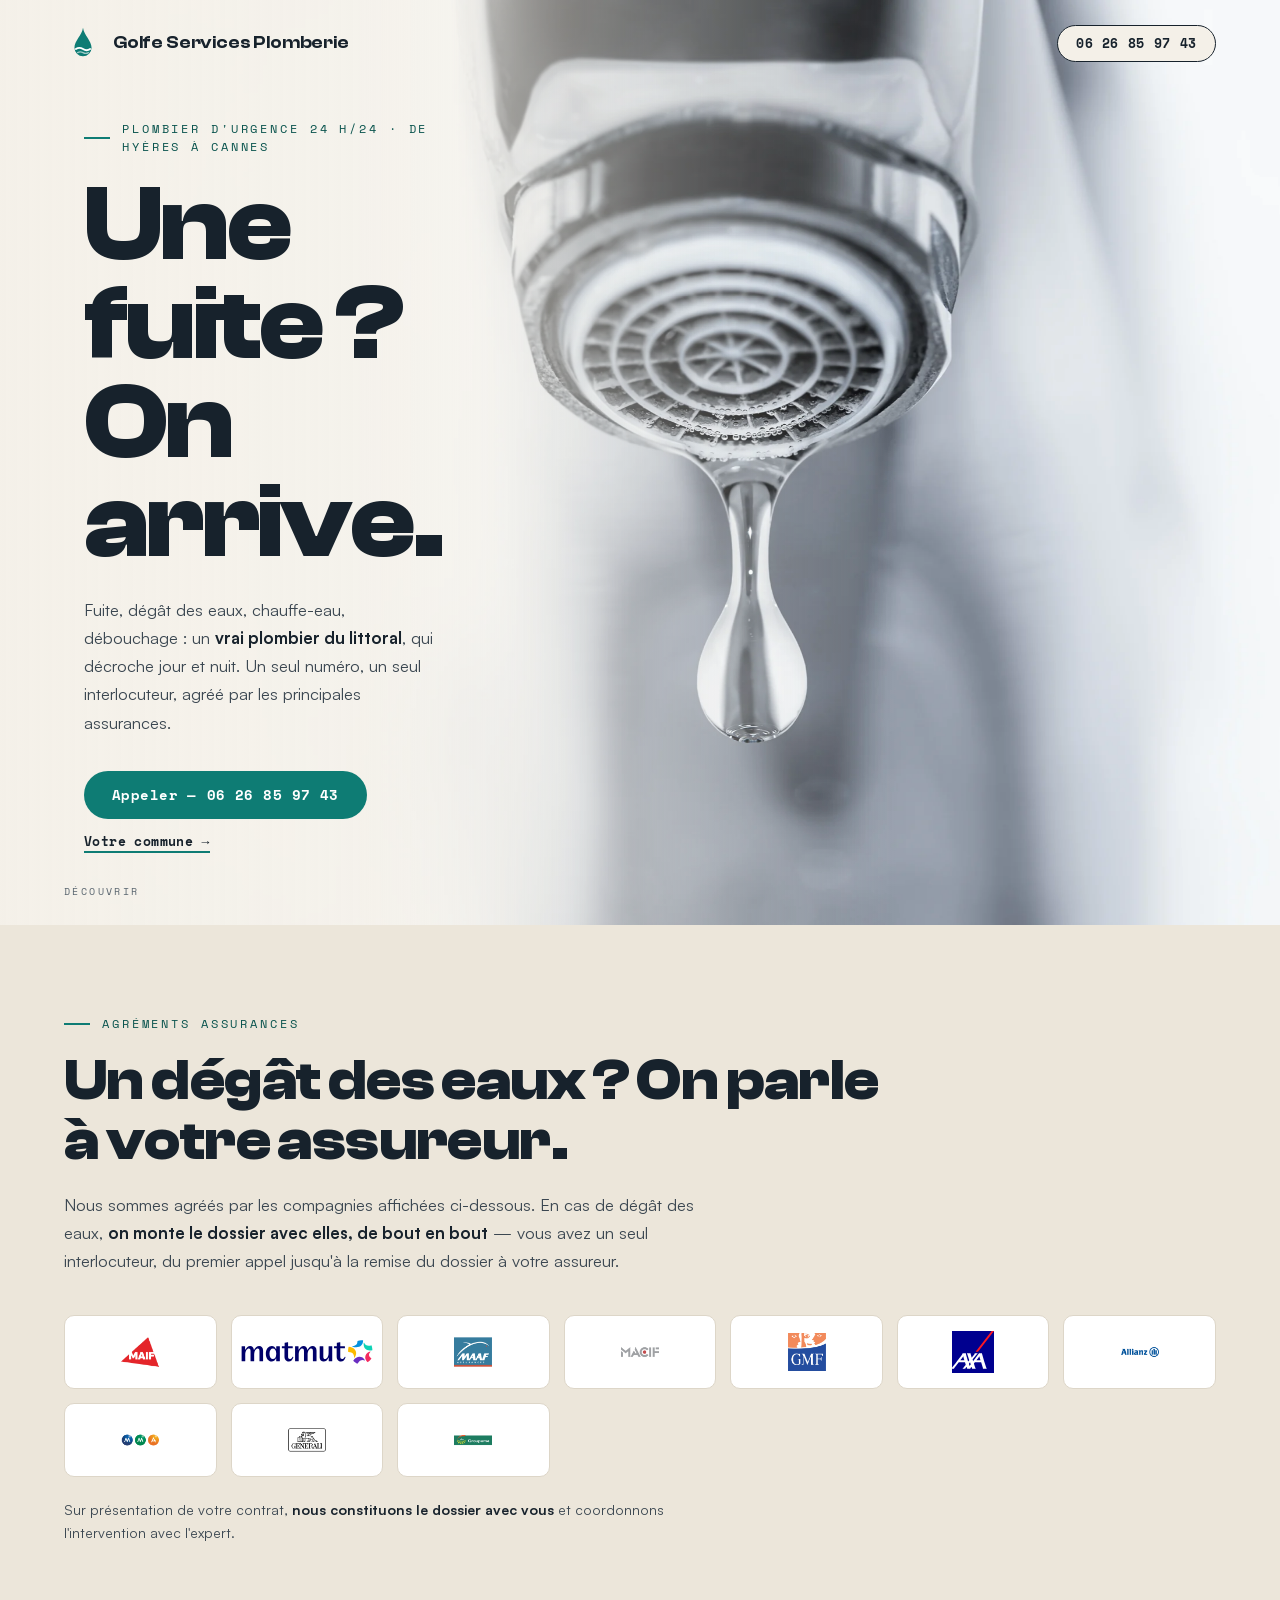
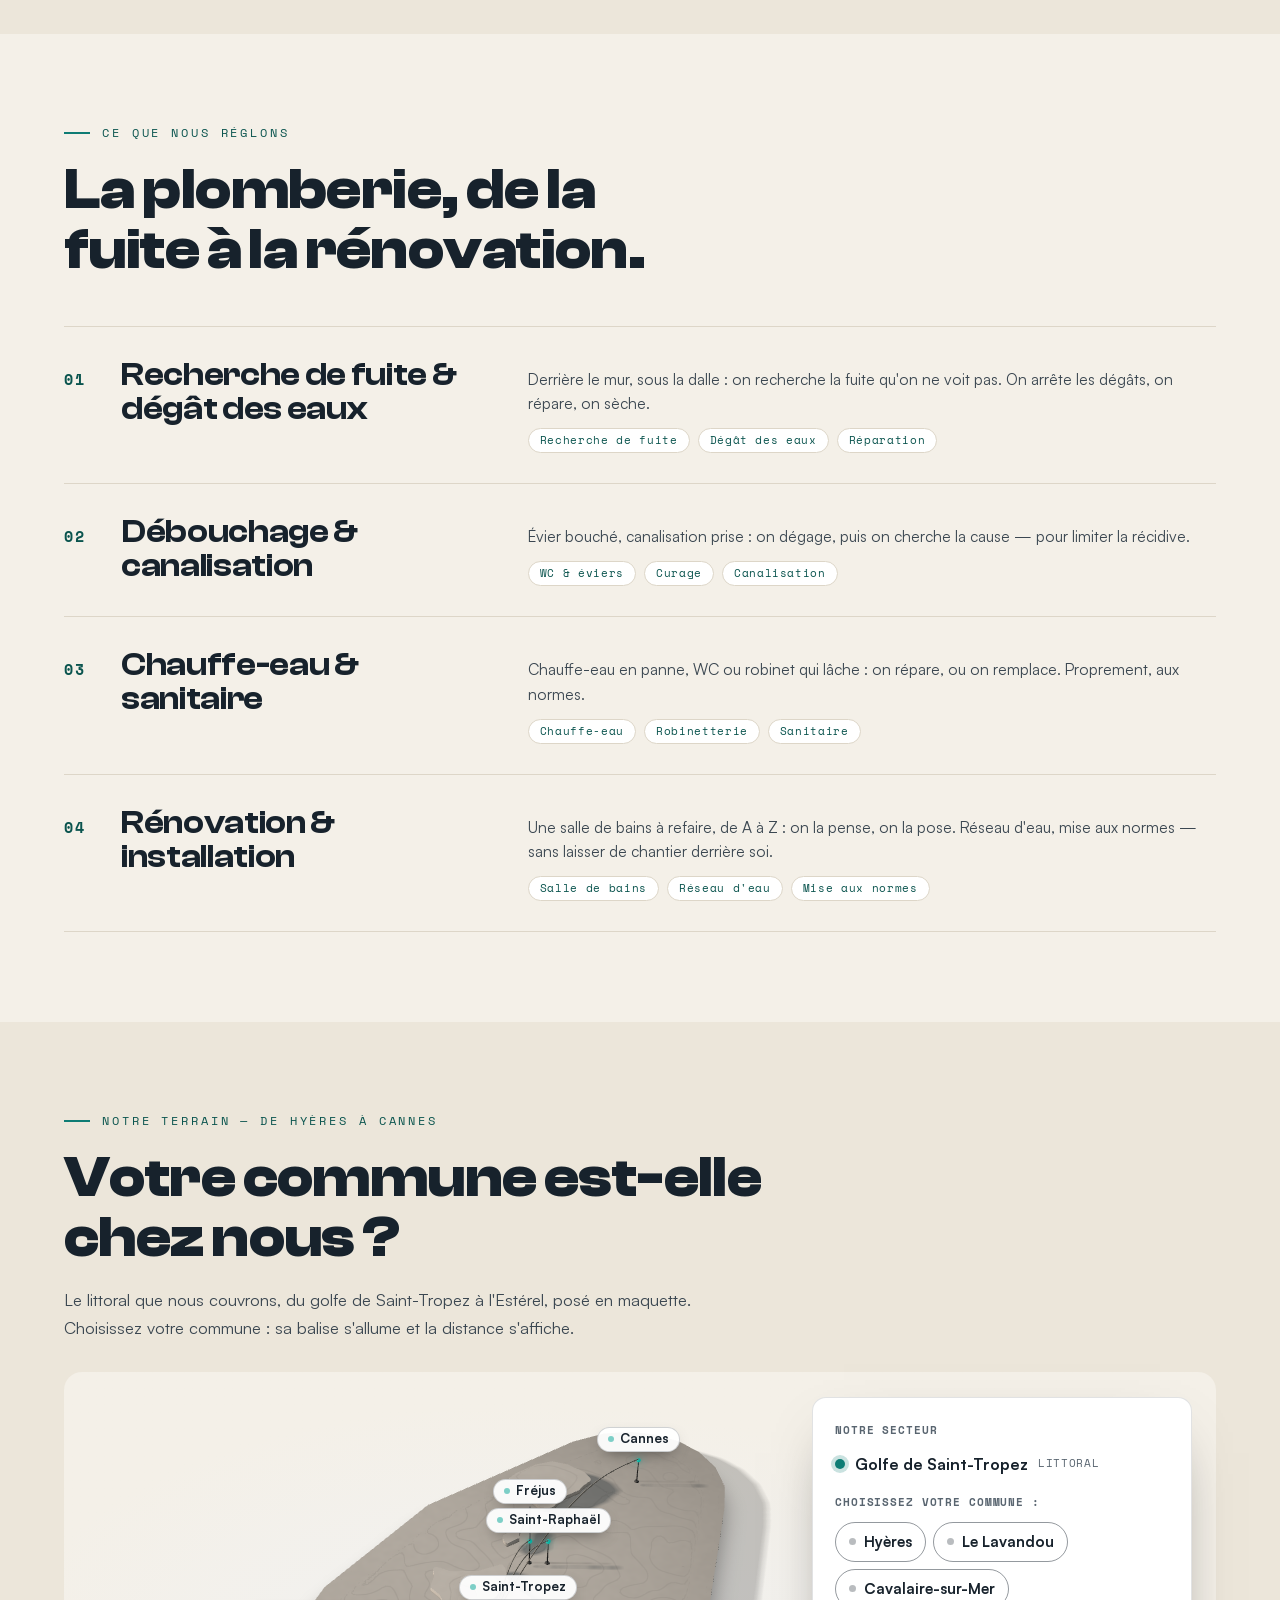
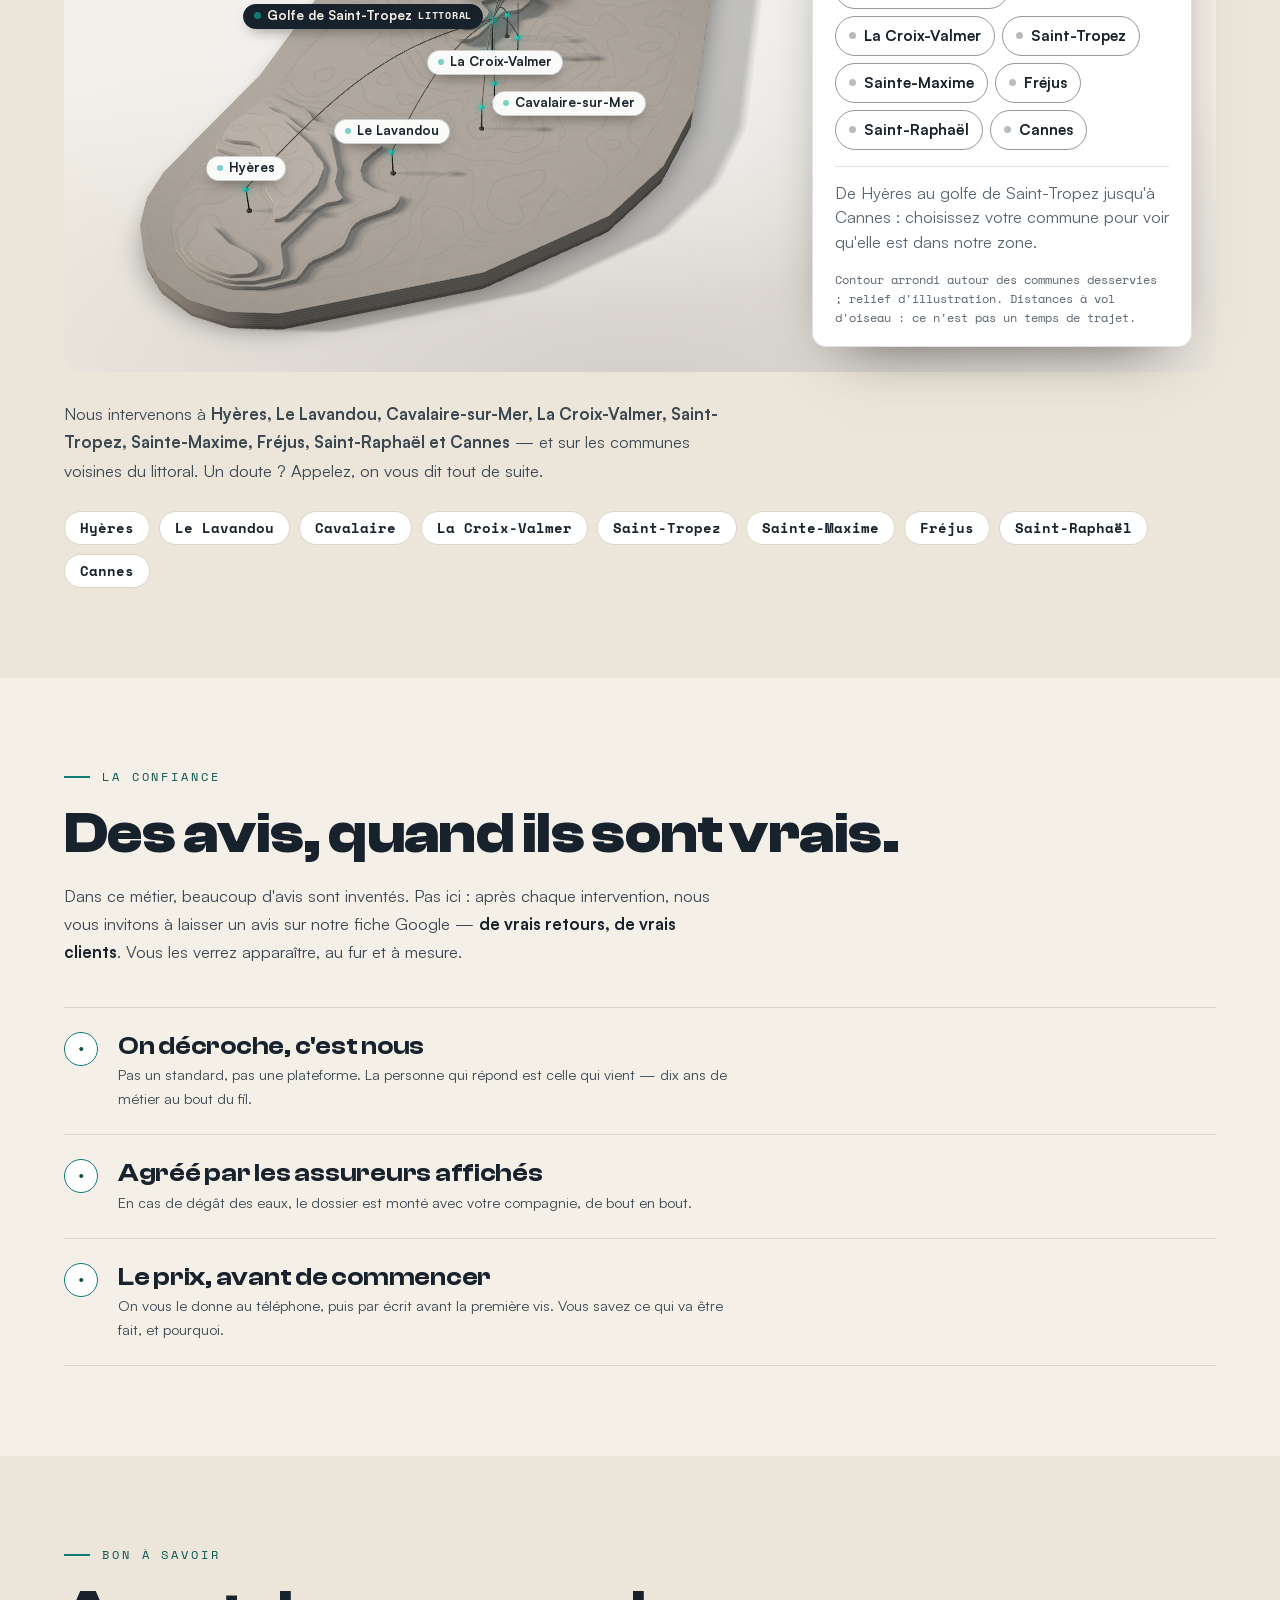
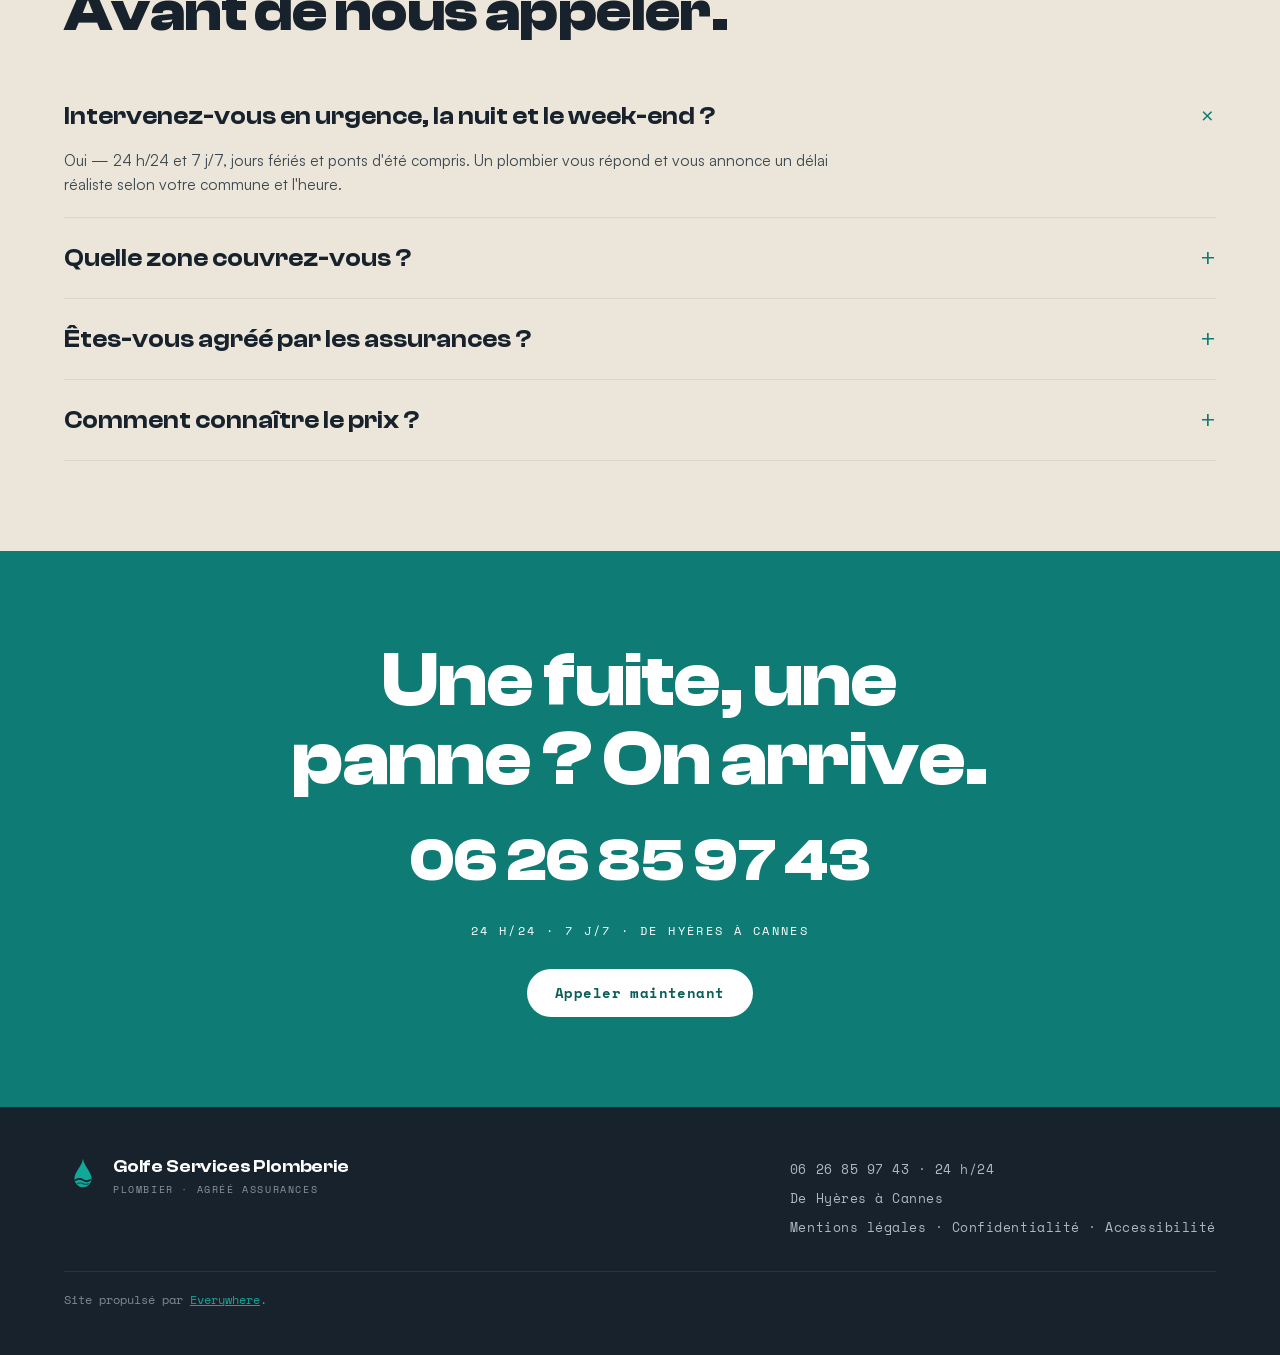
==== commit 8f396699: "Golfe Services Plomberie V2 — logo, typo Clash Display + Satoshi, copie dialoguiste + corrections re" ====
--- a/index.html
+++ b/index.html
@@ -4,51 +4,58 @@
 <meta charset="UTF-8">
 <meta name="viewport" content="width=device-width, initial-scale=1.0">
 <meta name="robots" content="noindex, nofollow">
-<title>Plombier urgence 24h/24 Hyères Saint-Tropez Cannes — Golfe Services Plomberie</title>
+<title>Plombier 24h/24 Hyères à Cannes | Golfe Services Plomberie</title>
 <meta name="description" content="Plombier d'urgence 24h/24 de Hyères à Cannes : recherche de fuite, dégât des eaux, débouchage, chauffe-eau, rénovation. Agréé assurances. 06 26 85 97 43.">
 <link rel="canonical" href="https://golfe-services-plomberie.fr/">
 <meta property="og:type" content="website">
 <meta property="og:locale" content="fr_FR">
-<meta property="og:title" content="Plombier urgence 24h/24 — Hyères, Saint-Tropez, Cannes · Golfe Services Plomberie">
-<meta property="og:description" content="Une fuite ? On arrive. Un vrai plombier du littoral, jour et nuit. Agréé assurances. 06 26 85 97 43.">
+<meta property="og:site_name" content="Golfe Services Plomberie">
+<meta property="og:title" content="Plombier d'urgence 24h/24, de Hyères à Cannes">
+<meta property="og:description" content="Une fuite ? On arrive. Un vrai plombier du littoral, qui décroche jour et nuit. Agréé assurances. 06 26 85 97 43.">
 <meta property="og:url" content="https://golfe-services-plomberie.fr/">
 <meta property="og:image" content="https://golfe-services-plomberie.fr/img/og.png">
+<meta property="og:image:width" content="1200">
+<meta property="og:image:height" content="630">
 <meta name="twitter:card" content="summary_large_image">
 <meta name="theme-color" content="#0e7c74">
 <meta name="author" content="Everywhere">
-<link rel="icon" href="data:image/svg+xml,%3Csvg xmlns='http://www.w3.org/2000/svg' viewBox='0 0 48 48'%3E%3Crect width='48' height='48' rx='12' fill='%230e7c74'/%3E%3Cpath d='M24 11 C26 18 30 22 30 26.5 a6 6 0 1 1 -12 0 C18 22 22 18 24 11 Z' fill='white'/%3E%3C/svg%3E">
+<link rel="icon" href="favicon.svg" type="image/svg+xml">
+<link rel="apple-touch-icon" href="favicon.svg">
 <link rel="preload" as="image" href="img/robinet-goutte.webp" fetchpriority="high">
-<link rel="preload" as="font" type="font/woff2" href="assets/couches/polices/anybody.woff2" crossorigin>
+<link rel="preload" as="font" type="font/woff2" href="fonts/53RZKGODFYDW3QHTIL7IPOWTBCSUEZK7.woff2" crossorigin>
+<link rel="preload" as="font" type="font/woff2" href="fonts/KFIAZD4RUMEZIYV6FQ3T3GP5PDBDB6JY.woff2" crossorigin>
+<link rel="stylesheet" href="fonts/fontes.css">
 <link rel="stylesheet" href="assets/couches/polices/polices.css">
 <link rel="stylesheet" href="assets/couches/maquette-territoire/couche.css">
 <script type="application/ld+json">
-{"@context":"https://schema.org","@type":["Plumber","LocalBusiness"],"name":"Golfe Services Plomberie","description":"Plombier d'urgence 24h/24 sur le littoral varois, de Hyères à Cannes : recherche de fuite, dégât des eaux, débouchage, chauffe-eau et sanitaire, rénovation. Agréé par les principales compagnies d'assurance.","url":"https://golfe-services-plomberie.fr/","telephone":"+33626859743","image":"https://golfe-services-plomberie.fr/img/og.png","priceRange":"€€","address":{"@type":"PostalAddress","addressRegion":"Var","addressCountry":"FR"},"areaServed":["Hyères","Le Lavandou","Cavalaire-sur-Mer","La Croix-Valmer","Saint-Tropez","Sainte-Maxime","Fréjus","Saint-Raphaël","Cannes"],"knowsAbout":["Recherche de fuite","Dégât des eaux","Débouchage de canalisation","Chauffe-eau","Sanitaire","Rénovation de salle de bains"],"openingHoursSpecification":{"@type":"OpeningHoursSpecification","dayOfWeek":["Monday","Tuesday","Wednesday","Thursday","Friday","Saturday","Sunday"],"opens":"00:00","closes":"23:59"}}
+{"@context":"https://schema.org","@type":"Plumber","name":"Golfe Services Plomberie","description":"Plombier d'urgence 24h/24 sur le littoral, de Hyères à Cannes : recherche de fuite, dégât des eaux, débouchage, chauffe-eau et sanitaire, rénovation. Agréé par les compagnies d'assurance affichées.","url":"https://golfe-services-plomberie.fr/","telephone":"+33626859743","image":"https://golfe-services-plomberie.fr/img/og.png","logo":"https://golfe-services-plomberie.fr/img/logo.svg","address":{"@type":"PostalAddress","addressRegion":"Var","addressCountry":"FR"},"areaServed":["Hyères","Le Lavandou","Cavalaire-sur-Mer","La Croix-Valmer","Saint-Tropez","Sainte-Maxime","Fréjus","Saint-Raphaël","Cannes"],"knowsAbout":["Recherche de fuite","Dégât des eaux","Débouchage de canalisation","Chauffe-eau","Sanitaire","Rénovation de salle de bains"],"openingHoursSpecification":{"@type":"OpeningHoursSpecification","dayOfWeek":["Monday","Tuesday","Wednesday","Thursday","Friday","Saturday","Sunday"],"opens":"00:00","closes":"23:59"}}
 </script>
 <script type="application/ld+json">
 {"@context":"https://schema.org","@type":"FAQPage","mainEntity":[
 {"@type":"Question","name":"Intervenez-vous en urgence, la nuit et le week-end ?","acceptedAnswer":{"@type":"Answer","text":"Oui, 24h/24 et 7j/7, jours fériés et ponts d'été compris. Un plombier vous répond et vous annonce un délai réaliste selon votre commune et l'heure."}},
 {"@type":"Question","name":"Quelle zone couvrez-vous ?","acceptedAnswer":{"@type":"Answer","text":"Tout le littoral, de Hyères au golfe de Saint-Tropez jusqu'à Cannes : Le Lavandou, Cavalaire, La Croix-Valmer, Saint-Tropez, Sainte-Maxime, Fréjus, Saint-Raphaël. Un doute sur votre commune ? Un appel et vous saurez."}},
-{"@type":"Question","name":"Êtes-vous agréé par les assurances ?","acceptedAnswer":{"@type":"Answer","text":"Oui. En cas de dégât des eaux, nous recherchons la fuite, réparons, et traitons directement le dossier avec votre compagnie. Nous sommes agréés par les principales assurances françaises."}},
-{"@type":"Question","name":"Comment connaître le prix ?","acceptedAnswer":{"@type":"Answer","text":"Nous en parlons de vive voix au téléphone, puis nous remettons un devis clair avant de commencer. Vous validez, ensuite nous intervenons — sans surprise sur la facture."}}]}
+{"@type":"Question","name":"Êtes-vous agréé par les assurances ?","acceptedAnswer":{"@type":"Answer","text":"Oui. En cas de dégât des eaux, nous recherchons la fuite, réparons, et traitons directement le dossier avec votre compagnie. Nous sommes agréés par les compagnies d'assurance affichées sur le site."}},
+{"@type":"Question","name":"Comment connaître le prix ?","acceptedAnswer":{"@type":"Answer","text":"Nous en parlons de vive voix au téléphone, puis nous remettons un devis clair avant de commencer. Vous validez, ensuite nous intervenons."}}]}
 </script>
 <style>
 :root{
   --paper:#f4f0e8;--paper2:#ece6da;--white:#ffffff;
-  --ink:#17222c;--ink2:#3b4751;--soft:#6b7681;--line:#ddd6c8;
+  --ink:#17222c;--ink2:#3b4751;--soft:#5a6670;--line:#ddd6c8;
   --accent:#0e7c74;--accent-d:#0b5f58;--accent-ink:#0a544e;--accent2:#13a79a;
   --gut:clamp(22px,5vw,80px);
 }
 *{margin:0;padding:0;box-sizing:border-box}
 html{scroll-behavior:smooth}
-body{font-family:'Atkinson',system-ui,sans-serif;background:var(--paper);color:var(--ink2);line-height:1.6;-webkit-font-smoothing:antialiased;overflow-x:hidden}
+body{font-family:'Satoshi',system-ui,sans-serif;background:var(--paper);color:var(--ink2);line-height:1.6;-webkit-font-smoothing:antialiased;overflow-x:hidden}
 img{display:block;max-width:100%}
 a{color:inherit;text-decoration:none}
 ::selection{background:var(--accent);color:#fff}
 :focus-visible{outline:2px solid var(--accent);outline-offset:3px;border-radius:2px}
+#contenu:focus{outline:none}
 .skip{position:absolute;left:-9999px;top:0;z-index:100;background:var(--ink);color:#fff;padding:12px 18px;border-radius:0 0 8px 0;font:700 13px/1 'Space Mono',monospace}
 .skip:focus{left:0}
 .wrap{width:min(1240px,100% - 2*var(--gut));margin-inline:auto}
-h1,h2,h3,h4{font-family:'Anybody',sans-serif;color:var(--ink);letter-spacing:-.015em;line-height:1.04}
+h1,h2,h3,h4{font-family:'Clash Display',sans-serif;font-weight:600;color:var(--ink);letter-spacing:-.01em;line-height:1.03}
 .eyebrow{font:400 12px/1.5 'Space Mono',monospace;letter-spacing:.24em;text-transform:uppercase;color:var(--accent-ink);display:flex;align-items:center;gap:12px}
 .eyebrow::before{content:"";width:26px;height:2px;background:var(--accent);flex:none}
 .lead{font-size:clamp(15px,1.3vw,18px);line-height:1.7;color:var(--ink2);max-width:60ch}
@@ -56,36 +63,40 @@
 section{padding:clamp(64px,10vh,128px) 0}
 .alt{background:var(--paper2)}
 .h2{font-weight:700;font-size:clamp(30px,4.6vw,58px)}
-.btn{font:700 14px/1 'Space Mono',monospace;letter-spacing:.03em;background:var(--accent);color:#fff;padding:17px 28px;border-radius:40px;display:inline-flex;align-items:center;gap:10px;transition:transform .2s,background .25s;will-change:transform}
+.btn{font:700 14px/1 'Space Mono',monospace;letter-spacing:.03em;background:var(--accent);color:#fff;padding:17px 28px;border-radius:40px;display:inline-flex;align-items:center;gap:10px;transition:transform .2s,background .25s;will-change:transform;text-align:center}
+.btn .nb{white-space:nowrap}
 .btn:hover{background:var(--accent-d)}
-.btn.ghost{background:transparent;color:var(--ink);border:1.5px solid var(--ink)}
-.btn.ghost:hover{background:var(--ink);color:#fff}
 .link{font:700 13px/1 'Space Mono',monospace;letter-spacing:.03em;color:var(--ink);border-bottom:2px solid var(--accent);padding-bottom:3px}
 
-/* nav */
+/* nav + logo */
 .nav{position:absolute;inset:0 0 auto 0;z-index:6;display:flex;align-items:center;justify-content:space-between;padding:24px var(--gut)}
 .mk{display:flex;align-items:center;gap:11px}
-.mk .dot{width:32px;height:32px;border-radius:50%;background:var(--accent);display:grid;place-items:center;color:#fff;flex:none}
-.mk .dot svg{width:18px;height:18px}
-.mk b{font-family:'Anybody',sans-serif;font-weight:700;font-size:17px;color:var(--ink)}
-.mk .sub{font:400 9.5px/1 'Space Mono',monospace;letter-spacing:.18em;text-transform:uppercase;color:var(--soft);display:block;margin-top:3px}
-.navtel{font:700 13px/1 'Space Mono',monospace;letter-spacing:.05em;color:var(--ink);border:1.5px solid var(--ink);padding:11px 18px;border-radius:40px;transition:.25s}
+.mk .dot{width:38px;height:38px;flex:none}
+.mk .dot svg{width:100%;height:100%;display:block}
+.mk b{font-family:'Clash Display',sans-serif;font-weight:600;font-size:18px;color:var(--ink);letter-spacing:-.01em}
+.mk .sub{font:400 10px/1 'Space Mono',monospace;letter-spacing:.16em;text-transform:uppercase;color:var(--ink2);display:block;margin-top:4px}
+.navtel{font:700 13px/1 'Space Mono',monospace;letter-spacing:.05em;color:var(--ink);background:var(--paper);border:1.5px solid var(--ink);padding:11px 18px;border-radius:40px;transition:.25s;white-space:nowrap}
 .navtel:hover{background:var(--ink);color:#fff}
 
 /* hero */
 .hero{position:relative;min-height:100svh;overflow:hidden;display:flex}
-.hero-img{position:absolute;inset:0;width:100%;height:100%;object-fit:cover;object-position:62% 46%;transform:scale(1.06);animation:kb 22s ease-out both}
+.hero-img{position:absolute;inset:0;width:100%;height:100%;object-fit:cover;object-position:62% 46%;transform:scale(1.06);animation:kb 18s ease-out both}
 @keyframes kb{to{transform:scale(1)}}
 .hero-scrim{position:absolute;inset:0;background:linear-gradient(90deg,rgba(244,240,232,.96) 0%,rgba(244,240,232,.84) 28%,rgba(244,240,232,.32) 52%,rgba(244,240,232,0) 70%)}
 .hero-in{position:relative;z-index:2;width:min(1240px,100%);margin-inline:auto;padding:120px var(--gut) 72px;display:flex;flex-direction:column;justify-content:center}
 .hero-in .in{max-width:32ch}
-.hero h1{font-weight:700;font-size:clamp(46px,8vw,104px);line-height:.95;margin:20px 0 0}
-.hero .sub{margin-top:24px;max-width:40ch}
+.hero h1{font-weight:700;font-size:clamp(48px,8.4vw,112px);line-height:.92;letter-spacing:-.025em;margin:20px 0 0}
+.hero-in .sub{margin-top:24px}
 .hero .cta{display:flex;flex-wrap:wrap;align-items:center;gap:16px 24px;margin-top:34px}
 .cue{position:absolute;left:var(--gut);bottom:28px;z-index:2;font:400 10px/1 'Space Mono',monospace;letter-spacing:.24em;text-transform:uppercase;color:var(--soft)}
+/* voile de lisibilité sous le texte héros aux largeurs tablette/portable (contraste AA) */
+@media(max-width:1100px){
+  .hero-in .in{position:relative;isolation:isolate}
+  .hero-in .in::before{content:"";position:absolute;z-index:-1;inset:-20px -22px;border-radius:18px;background:rgba(244,240,232,.9)}
+}
 
 /* agréments */
-.assur-grid{margin-top:40px;display:grid;grid-template-columns:repeat(auto-fill,minmax(150px,1fr));gap:14px}
+.assur-grid{margin-top:40px;display:grid;grid-template-columns:repeat(auto-fill,minmax(150px,1fr));gap:14px;list-style:none}
 .plaque{display:flex;align-items:center;justify-content:center;min-height:74px;padding:14px;background:var(--white);border:1px solid var(--line);border-radius:10px;transition:.25s}
 .plaque:hover{border-color:var(--accent);transform:translateY(-2px);box-shadow:0 8px 22px rgba(14,124,116,.08)}
 .plaque img{max-width:132px;max-height:42px;width:auto;height:auto}
@@ -94,43 +105,44 @@
 
 /* métiers */
 .trades{margin-top:46px;border-top:1px solid var(--line)}
-.trade{display:grid;grid-template-columns:auto 1fr;gap:16px 36px;padding:30px 0;border-bottom:1px solid var(--line);align-items:baseline}
+.trade{display:grid;grid-template-columns:auto 1fr;gap:10px 20px;padding:30px 0;border-bottom:1px solid var(--line);align-items:baseline}
+.trade>div{grid-column:1/-1}
 .trade .no{font-family:'Space Mono',monospace;font-size:15px;font-weight:700;color:var(--accent-ink);letter-spacing:.1em}
-.trade h3{font-weight:700;font-size:clamp(23px,2.6vw,34px)}
-.trade p{font-size:15px;color:var(--ink2);max-width:60ch;margin-top:6px}
+.trade h3{font-weight:600;font-size:clamp(23px,2.6vw,34px)}
+.trade p{font-size:15.5px;color:var(--ink2);max-width:62ch;margin-top:6px}
 .trade .tag{margin-top:12px;display:flex;flex-wrap:wrap;gap:8px}
 .trade .tag span{font:400 11px/1 'Space Mono',monospace;letter-spacing:.06em;color:var(--accent-ink);border:1px solid var(--line);background:var(--white);padding:6px 11px;border-radius:40px}
-@media(min-width:760px){.trade{grid-template-columns:auto .7fr 1.3fr}}
-
-/* zone (maquette) : surcharge couleurs panneau pour fond clair */
-.zone .c-maquette-territoire{margin-top:30px}
-
-/* listes confiance / engagements */
+@media(min-width:760px){.trade{grid-template-columns:auto .7fr 1.3fr;gap:16px 36px}.trade>div{grid-column:auto}}
+
+/* zone (maquette) : la couche hérite des polices du site */
+.zone .c-maquette-territoire{margin-top:30px;--police-titre:'Clash Display',sans-serif;--police-texte:'Satoshi',system-ui,sans-serif}
+
+/* rangées confiance */
 .rows{margin-top:40px;display:grid;gap:0}
 .row{display:grid;grid-template-columns:auto 1fr;gap:20px;padding:24px 0;border-top:1px solid var(--line);align-items:baseline}
 .row:last-child{border-bottom:1px solid var(--line)}
 .row .k{width:34px;height:34px;border-radius:50%;background:var(--white);border:1.5px solid var(--accent);color:var(--accent-ink);display:grid;place-items:center;font:700 14px/1 'Space Mono',monospace;flex:none}
-.row h4{font-weight:700;font-size:clamp(19px,2.1vw,26px)}
+.row h3{font-weight:600;font-size:clamp(19px,2.1vw,26px)}
 .row p{font-size:14.5px;color:var(--ink2);margin-top:4px;max-width:62ch}
 
-/* communes (maillage seo) */
-.communes{margin-top:26px;display:flex;flex-wrap:wrap;gap:9px}
-.communes a{font:700 14px/1 'Space Mono',monospace;color:var(--ink);background:var(--white);border:1px solid var(--line);padding:9px 15px;border-radius:40px;transition:.2s}
-.communes a:hover{background:var(--accent);border-color:var(--accent);color:#fff}
+/* communes (zone desservie, en texte) */
+.communes{margin-top:26px;display:flex;flex-wrap:wrap;gap:9px;list-style:none}
+.communes li{font:700 14px/1 'Space Mono',monospace;color:var(--ink);background:var(--white);border:1px solid var(--line);padding:9px 15px;border-radius:40px}
 
 /* faq */
 .faq{margin-top:34px}
 .faq details{border-bottom:1px solid var(--line);padding:20px 0}
-.faq summary{list-style:none;cursor:pointer;display:flex;justify-content:space-between;gap:18px;align-items:baseline;font-family:'Anybody',sans-serif;font-weight:700;font-size:clamp(18px,2.1vw,25px);color:var(--ink)}
+.faq summary{list-style:none;cursor:pointer;display:flex;justify-content:space-between;gap:18px;align-items:baseline;font-family:'Clash Display',sans-serif;font-weight:600;font-size:clamp(18px,2.1vw,25px);color:var(--ink)}
 .faq summary::-webkit-details-marker{display:none}
-.faq summary .s{font:400 24px/1 'Atkinson',sans-serif;color:var(--accent);transition:transform .3s;flex:none}
+.faq summary .s{font:400 24px/1 'Satoshi',sans-serif;color:var(--accent);transition:transform .3s;flex:none}
 .faq details[open] summary .s{transform:rotate(45deg)}
 .faq p{margin-top:12px;font-size:15.5px;color:var(--ink2);max-width:72ch}
 
 /* final */
 .final{background:var(--accent);color:#fff;text-align:center}
-.final h2{color:#fff;font-weight:700;font-size:clamp(34px,6vw,80px)}
-.final .num{display:block;font-family:'Anybody',sans-serif;font-weight:700;font-size:clamp(30px,5vw,60px);margin-top:14px;letter-spacing:.01em}
+.final :focus-visible{outline-color:#fff}
+.final h2{color:#fff;font-weight:700;font-size:clamp(34px,6vw,80px);text-wrap:balance}
+.final .num{display:inline-block;font-family:'Clash Display',sans-serif;font-weight:700;font-size:clamp(30px,5vw,60px);margin-top:14px;letter-spacing:.01em}
 .final .sub{margin-top:12px;font:400 12px/1.6 'Space Mono',monospace;letter-spacing:.2em;text-transform:uppercase;color:#fff}
 .final .btn{margin-top:28px;background:#fff;color:var(--accent-d)}
 .final .btn:hover{background:var(--ink);color:#fff}
@@ -140,39 +152,46 @@
 .foot .top{display:flex;flex-wrap:wrap;justify-content:space-between;gap:24px;align-items:flex-start}
 .foot .mk b{color:#fff}.foot .mk .sub{color:#8a95a0}
 .foot .col{font:400 13px/2 'Space Mono',monospace;letter-spacing:.04em}
+.foot .col a{display:inline-block;padding-block:3px}
 .foot .col a:hover{color:#fff}
 .foot .ews{margin-top:28px;padding-top:18px;border-top:1px solid #2a343e;font:400 12px/1.6 'Space Mono',monospace;color:#7e8993}
 .foot .ews a{color:var(--accent2);text-decoration:underline}
+.vh{position:absolute;width:1px;height:1px;padding:0;margin:-1px;overflow:hidden;clip:rect(0,0,0,0);white-space:nowrap;border:0}
 
 @media(max-width:760px){
   .hero-img{object-position:66% 38%}
-  .hero-scrim{background:linear-gradient(180deg,rgba(244,240,232,.92),rgba(244,240,232,.5) 46%,rgba(244,240,232,.92))}
-  .mk .sub,.cue{display:none}
+  .hero-scrim{background:linear-gradient(180deg,rgba(244,240,232,.9),rgba(244,240,232,.5) 46%,rgba(244,240,232,.9))}
+  .cue{display:none}
+  .nav{padding:16px var(--gut)}
+  .mk{gap:9px}
+  .mk .dot{width:34px;height:34px}
+  .mk b{font-size:15px;line-height:1.1}
+  .navtel{padding:0 14px;font-size:12.5px;min-height:44px;display:inline-flex;align-items:center}
   .hero-in{justify-content:flex-end;padding-bottom:40px}
 }
-@media(prefers-reduced-motion:reduce){*{animation:none!important;transition:none!important}.hero-img{transform:scale(1)}}
+@media(prefers-reduced-motion:reduce){*{animation:none!important;transition:none!important}.hero-img{transform:scale(1)}html{scroll-behavior:auto}}
 </style>
 </head>
 <body>
-<a class="skip" href="#main">Aller au contenu</a>
+<a class="skip" href="#contenu">Aller au contenu</a>
 
 <header class="hero">
-  <img class="hero-img" src="img/robinet-goutte.webp" alt="Robinet chromé qui goutte, en gros plan sur fond clair" width="2400" height="1588" fetchpriority="high">
+  <img class="hero-img" src="img/robinet-goutte.webp" alt="" width="2400" height="1588" fetchpriority="high">
   <div class="hero-scrim"></div>
   <nav class="nav" aria-label="Principale">
     <a class="mk" href="#" aria-label="Golfe Services Plomberie, accueil">
-      <span class="dot" aria-hidden="true"><svg viewBox="0 0 24 24" fill="none"><path d="M12 3 C13 7 16 9.5 16 12.5 a4 4 0 1 1 -8 0 C8 9.5 11 7 12 3 Z" fill="currentColor"/></svg></span>
-      <span><b>Golfe Services Plomberie</b><span class="sub">Plombier · 24 h/24 · Hyères → Cannes</span></span>
+      <span class="dot" aria-hidden="true"><svg viewBox="0 0 40 40" fill="none"><path d="M20 4 C21.3 12.5 29 17.5 29 25 a9 9 0 1 1 -18 0 C11 17.5 18.7 12.5 20 4 Z" fill="#0e7c74"/><path d="M12.5 26.4 Q16.2 23.9 20 26.4 T27.5 26.4" stroke="#fff" stroke-width="2" stroke-linecap="round" fill="none"/><path d="M14.3 30.1 Q17.2 28.5 20 30.1 T25.7 30.1" stroke="#fff" stroke-width="1.3" stroke-linecap="round" fill="none" opacity=".6"/></svg></span>
+      <b>Golfe Services Plomberie</b>
     </a>
     <a class="navtel" href="tel:+33626859743">06 26 85 97 43</a>
   </nav>
-  <div class="hero-in">
+  <div class="hero-in" id="contenu" tabindex="-1">
     <div class="in">
       <p class="eyebrow">Plombier d'urgence 24 h/24 · de Hyères à Cannes</p>
       <h1>Une fuite&nbsp;?<br>On arrive.</h1>
-      <p class="sub lead">Fuite, dégât des eaux, chauffe-eau, débouchage — un <b>vrai plombier du littoral</b> au bout du fil, jour et nuit. Un seul numéro, agréé par les principales assurances.</p>
+      <p class="sub lead">Fuite, dégât des eaux, chauffe-eau, débouchage : un <b>vrai plombier du littoral</b>, qui décroche jour et nuit. Un seul numéro, un seul interlocuteur, agréé par les principales assurances.</p>
       <div class="cta">
-        <a class="btn" id="appel" href="tel:+33626859743">Appeler — 06 26 85 97 43</a>
+        <a class="btn" id="appel" href="tel:+33626859743">Appeler — <span class="nb">06 26 85 97 43</span></a>
         <a class="link" href="#zone">Votre commune →</a>
       </div>
     </div>
@@ -182,24 +201,26 @@
 
 <main id="main">
 
-<!-- AGRÉMENTS -->
+<!-- AGRÉMENTS — Logos affichés sur VALIDATION HUMAINE de Flavien (preuves présentées par Anthony le 26/09/2026).
+     Everywhere n'a pas inspecté les pièces ; affichage sous la responsabilité du client.
+     NE PAS ajouter de logo sans justificatif écrit. Le script de déploiement retire ce commentaire. -->
 <section class="alt" aria-labelledby="t-assur">
   <div class="wrap">
     <p class="eyebrow">Agréments assurances</p>
     <h2 id="t-assur" class="h2" style="margin-top:18px;max-width:20ch">Un dégât des eaux&nbsp;? On parle à votre assureur.</h2>
-    <p class="lead" style="margin-top:20px">Recherche de fuite, réparation, séchage : nous intervenons sur le sinistre et <b>traitons directement le dossier avec votre compagnie</b>. Golfe Services Plomberie est agréé par les principales assurances françaises — un seul interlocuteur, du premier appel jusqu'à la prise en charge.</p>
-    <div class="assur-grid" role="list" aria-label="Compagnies d'assurance partenaires">
-      <div class="plaque" role="listitem"><img src="img/assurances/maif.png" alt="MAIF" width="132" height="42" loading="lazy"></div>
-      <div class="plaque" role="listitem"><img src="img/assurances/matmut.svg" alt="Matmut" width="132" height="42" loading="lazy"></div>
-      <div class="plaque" role="listitem"><img src="img/assurances/maaf.png" alt="MAAF" width="132" height="42" loading="lazy"></div>
-      <div class="plaque" role="listitem"><img src="img/assurances/macif.png" alt="MACIF" width="132" height="42" loading="lazy"></div>
-      <div class="plaque" role="listitem"><img src="img/assurances/gmf.png" alt="GMF" width="132" height="42" loading="lazy"></div>
-      <div class="plaque" role="listitem"><img src="img/assurances/axa.svg" alt="AXA" width="132" height="42" loading="lazy"></div>
-      <div class="plaque" role="listitem"><img src="img/assurances/allianz.png" alt="Allianz" width="132" height="42" loading="lazy"></div>
-      <div class="plaque" role="listitem"><img src="img/assurances/mma.png" alt="MMA" width="132" height="42" loading="lazy"></div>
-      <div class="plaque" role="listitem"><img src="img/assurances/generali.png" alt="Generali" width="132" height="42" loading="lazy"></div>
-      <div class="plaque" role="listitem"><img src="img/assurances/groupama.png" alt="Groupama" width="132" height="42" loading="lazy"></div>
-    </div>
+    <p class="lead" style="margin-top:20px">Nous sommes agréés par les compagnies affichées ci-dessous. En cas de dégât des eaux, <b>on monte le dossier avec elles, de bout en bout</b> — vous avez un seul interlocuteur, du premier appel jusqu'à la remise du dossier à votre assureur.</p>
+    <ul class="assur-grid" aria-label="Compagnies d'assurance dont nous sommes agréés">
+      <li class="plaque"><img src="img/assurances/maif.png" alt="MAIF" loading="lazy"></li>
+      <li class="plaque"><img src="img/assurances/matmut.svg" alt="Matmut" loading="lazy"></li>
+      <li class="plaque"><img src="img/assurances/maaf.png" alt="MAAF" loading="lazy"></li>
+      <li class="plaque"><img src="img/assurances/macif.png" alt="MACIF" loading="lazy"></li>
+      <li class="plaque"><img src="img/assurances/gmf.png" alt="GMF" loading="lazy"></li>
+      <li class="plaque"><img src="img/assurances/axa.svg" alt="AXA" loading="lazy"></li>
+      <li class="plaque"><img src="img/assurances/allianz.png" alt="Allianz" loading="lazy"></li>
+      <li class="plaque"><img src="img/assurances/mma.png" alt="MMA" loading="lazy"></li>
+      <li class="plaque"><img src="img/assurances/generali.png" alt="Generali" loading="lazy"></li>
+      <li class="plaque"><img src="img/assurances/groupama.png" alt="Groupama" loading="lazy"></li>
+    </ul>
     <p class="assur-note">Sur présentation de votre contrat, <b>nous constituons le dossier avec vous</b> et coordonnons l'intervention avec l'expert.</p>
   </div>
 </section>
@@ -210,10 +231,10 @@
     <p class="eyebrow">Ce que nous réglons</p>
     <h2 id="t-metiers" class="h2" style="margin-top:18px;max-width:16ch">La plomberie, de la fuite à la rénovation.</h2>
     <div class="trades">
-      <div class="trade"><span class="no">01</span><h3>Fuite &amp; dégât des eaux</h3><div><p>Recherche de fuite sans tout casser, arrêt des dégâts, réparation, séchage. En cas de sinistre, nous montons le dossier et traitons avec votre assureur.</p><div class="tag"><span>Recherche de fuite</span><span>Dégât des eaux</span><span>Réparation</span></div></div></div>
-      <div class="trade"><span class="no">02</span><h3>Débouchage &amp; canalisation</h3><div><p>WC, éviers, douches, colonnes bouchées. On débouche, on cure, on identifie la cause — pour que ça ne recommence pas la semaine suivante.</p><div class="tag"><span>WC &amp; éviers</span><span>Curage</span><span>Canalisation</span></div></div></div>
-      <div class="trade"><span class="no">03</span><h3>Chauffe-eau &amp; sanitaire</h3><div><p>Ballon en panne, plus d'eau chaude, robinetterie qui fuit, WC ou douche à remplacer. Dépannage rapide, remplacement propre, aux normes.</p><div class="tag"><span>Chauffe-eau</span><span>Robinetterie</span><span>Sanitaire</span></div></div></div>
-      <div class="trade"><span class="no">04</span><h3>Rénovation &amp; installation</h3><div><p>Salle de bains, réseau d'eau, mise aux normes. On conçoit, on installe, on finit le travail — sans laisser de chantier derrière soi.</p><div class="tag"><span>Salle de bains</span><span>Réseau d'eau</span><span>Mise aux normes</span></div></div></div>
+      <div class="trade"><span class="no">01</span><h3>Recherche de fuite &amp; dégât des eaux</h3><div><p>Derrière le mur, sous la dalle : on recherche la fuite qu'on ne voit pas. On arrête les dégâts, on répare, on sèche.</p><div class="tag"><span>Recherche de fuite</span><span>Dégât des eaux</span><span>Réparation</span></div></div></div>
+      <div class="trade"><span class="no">02</span><h3>Débouchage &amp; canalisation</h3><div><p>Évier bouché, canalisation prise : on dégage, puis on cherche la cause — pour limiter la récidive.</p><div class="tag"><span>WC &amp; éviers</span><span>Curage</span><span>Canalisation</span></div></div></div>
+      <div class="trade"><span class="no">03</span><h3>Chauffe-eau &amp; sanitaire</h3><div><p>Chauffe-eau en panne, WC ou robinet qui lâche : on répare, ou on remplace. Proprement, aux normes.</p><div class="tag"><span>Chauffe-eau</span><span>Robinetterie</span><span>Sanitaire</span></div></div></div>
+      <div class="trade"><span class="no">04</span><h3>Rénovation &amp; installation</h3><div><p>Une salle de bains à refaire, de A à Z : on la pense, on la pose. Réseau d'eau, mise aux normes — sans laisser de chantier derrière soi.</p><div class="tag"><span>Salle de bains</span><span>Réseau d'eau</span><span>Mise aux normes</span></div></div></div>
     </div>
   </div>
 </section>
@@ -224,15 +245,14 @@
     <p class="eyebrow">Notre terrain — de Hyères à Cannes</p>
     <h2 id="t-zone" class="h2" style="margin-top:18px;max-width:18ch">Votre commune est-elle chez nous&nbsp;?</h2>
     <p class="lead" style="margin-top:18px">Le littoral que nous couvrons, du golfe de Saint-Tropez à l'Estérel, posé en maquette. Choisissez votre commune : sa balise s'allume et la distance s'affiche.</p>
-    <section class="c-maquette-territoire" data-echelle="secteur" data-matiere="carton" data-relief="bruit"
-             data-modele="{lieu} : à {km} à vol d'oiseau — bien dans notre secteur."
-             aria-label="Notre secteur, de Hyères à Cannes">
+    <div class="c-maquette-territoire" data-echelle="secteur" data-matiere="carton" data-relief="bruit"
+             data-modele="{lieu} : à {km} {base} à vol d'oiseau — bien dans notre secteur.">
       <div class="mt-cadre">
         <div class="mt-scene" aria-hidden="true"><div class="mt-repli"></div><canvas class="mt-toile"></canvas><div class="mt-etiquettes"></div></div>
         <div class="mt-panneau">
           <p class="mt-legende" id="mt-bases-golfe">Notre secteur</p>
           <ul class="mt-bases" role="list" aria-labelledby="mt-bases-golfe">
-            <li class="mt-base" data-base data-lat="43.2850" data-lon="6.6000" data-dit="le golfe"><span class="mt-base-nom">Golfe de Saint-Tropez</span> <span class="mt-base-role">littoral</span></li>
+            <li class="mt-base" data-base data-lat="43.2850" data-lon="6.6000" data-dit="du golfe de Saint-Tropez"><span class="mt-base-nom">Golfe de Saint-Tropez</span> <span class="mt-base-role">littoral</span></li>
           </ul>
           <p class="mt-legende" id="mt-communes-golfe">Choisissez votre commune&nbsp;:</p>
           <ul class="mt-liste" role="list" aria-labelledby="mt-communes-golfe">
@@ -251,11 +271,11 @@
           <p class="mt-note">Contour arrondi autour des communes desservies ; relief d'illustration. Distances à vol d'oiseau : ce n'est pas un temps de trajet.</p>
         </div>
       </div>
-    </section>
-    <p class="lead" style="margin-top:28px">Nous intervenons à <strong>Hyères, Le Lavandou, Cavalaire-sur-Mer, La Croix-Valmer, Saint-Tropez, Sainte-Maxime, Fréjus, Saint-Raphaël et Cannes</strong> — et sur les communes voisines du littoral varois. Un doute ? Appelez, on vous dit tout de suite.</p>
-    <nav class="communes" aria-label="Communes desservies">
-      <a href="tel:+33626859743">Hyères</a><a href="tel:+33626859743">Le Lavandou</a><a href="tel:+33626859743">Cavalaire</a><a href="tel:+33626859743">La Croix-Valmer</a><a href="tel:+33626859743">Saint-Tropez</a><a href="tel:+33626859743">Sainte-Maxime</a><a href="tel:+33626859743">Fréjus</a><a href="tel:+33626859743">Saint-Raphaël</a><a href="tel:+33626859743">Cannes</a>
-    </nav>
+    </div>
+    <p class="lead" style="margin-top:28px">Nous intervenons à <strong>Hyères, Le Lavandou, Cavalaire-sur-Mer, La Croix-Valmer, Saint-Tropez, Sainte-Maxime, Fréjus, Saint-Raphaël et Cannes</strong> — et sur les communes voisines du littoral. Un doute ? Appelez, on vous dit tout de suite.</p>
+    <ul class="communes" aria-label="Communes desservies">
+      <li>Hyères</li><li>Le Lavandou</li><li>Cavalaire</li><li>La Croix-Valmer</li><li>Saint-Tropez</li><li>Sainte-Maxime</li><li>Fréjus</li><li>Saint-Raphaël</li><li>Cannes</li>
+    </ul>
   </div>
 </section>
 
@@ -264,11 +284,11 @@
   <div class="wrap">
     <p class="eyebrow">La confiance</p>
     <h2 id="t-conf" class="h2" style="margin-top:18px;max-width:20ch">Des avis, quand ils sont vrais.</h2>
-    <p class="lead" style="margin-top:18px">Le dépannage est un secteur où l'on promet beaucoup. Nous préférons le prouver : après chaque intervention, nous vous invitons à laisser un avis — <b>de vrais retours, de vrais clients</b>, sur notre fiche Google. Vous les verrez apparaître ici, au fur et à mesure.</p>
+    <p class="lead" style="margin-top:18px">Dans ce métier, beaucoup d'avis sont inventés. Pas ici : après chaque intervention, nous vous invitons à laisser un avis sur notre fiche Google — <b>de vrais retours, de vrais clients</b>. Vous les verrez apparaître, au fur et à mesure.</p>
     <div class="rows">
-      <div class="row"><span class="k" aria-hidden="true">•</span><div><h4>Un seul artisan, responsable de bout en bout</h4><p>La personne qui décroche est celle qui intervient. Pas de plateforme, pas de sous-traitance anonyme, pas de numéro qui renvoie ailleurs.</p></div></div>
-      <div class="row"><span class="k" aria-hidden="true">•</span><div><h4>Agréé par les principales assurances</h4><p>En cas de dégât des eaux, le dossier est traité directement avec votre compagnie.</p></div></div>
-      <div class="row"><span class="k" aria-hidden="true">•</span><div><h4>Un devis clair avant d'intervenir</h4><p>Nous en parlons de vive voix, puis nous remettons un devis avant de commencer. Vous savez ce qui va être fait, et pourquoi.</p></div></div>
+      <div class="row"><span class="k" aria-hidden="true">•</span><div><h3>On décroche, c'est nous</h3><p>Pas un standard, pas une plateforme. La personne qui répond est celle qui vient — dix ans de métier au bout du fil.</p></div></div>
+      <div class="row"><span class="k" aria-hidden="true">•</span><div><h3>Agréé par les assureurs affichés</h3><p>En cas de dégât des eaux, le dossier est monté avec votre compagnie, de bout en bout.</p></div></div>
+      <div class="row"><span class="k" aria-hidden="true">•</span><div><h3>Le prix, avant de commencer</h3><p>On vous le donne au téléphone, puis par écrit avant la première vis. Vous savez ce qui va être fait, et pourquoi.</p></div></div>
     </div>
   </div>
 </section>
@@ -279,10 +299,10 @@
     <p class="eyebrow">Bon à savoir</p>
     <h2 id="t-faq" class="h2" style="margin-top:18px">Avant de nous appeler.</h2>
     <div class="faq">
-      <details open><summary>Intervenez-vous en urgence, la nuit et le week-end ?<span class="s" aria-hidden="true">+</span></summary><p>Oui — 24 h/24 et 7 j/7, jours fériés et ponts d'été compris. Un plombier vous répond et vous annonce un délai réaliste selon votre commune et l'heure.</p></details>
-      <details><summary>Quelle zone couvrez-vous ?<span class="s" aria-hidden="true">+</span></summary><p>Tout le littoral, de Hyères au golfe de Saint-Tropez jusqu'à Cannes : Le Lavandou, Cavalaire, La Croix-Valmer, Saint-Tropez, Sainte-Maxime, Fréjus, Saint-Raphaël. Un doute sur votre commune ? Un appel et vous saurez.</p></details>
-      <details><summary>Êtes-vous agréé par les assurances ?<span class="s" aria-hidden="true">+</span></summary><p>Oui. En cas de dégât des eaux, nous recherchons la fuite, réparons, et traitons directement le dossier avec votre compagnie. Nous sommes agréés par les principales assurances françaises.</p></details>
-      <details><summary>Comment connaître le prix ?<span class="s" aria-hidden="true">+</span></summary><p>Nous en parlons de vive voix au téléphone, puis nous remettons un devis clair avant de commencer. Vous validez, ensuite nous intervenons — sans surprise sur la facture.</p></details>
+      <details open><summary>Intervenez-vous en urgence, la nuit et le week-end&nbsp;?<span class="s" aria-hidden="true">+</span></summary><p>Oui — 24 h/24 et 7 j/7, jours fériés et ponts d'été compris. Un plombier vous répond et vous annonce un délai réaliste selon votre commune et l'heure.</p></details>
+      <details><summary>Quelle zone couvrez-vous&nbsp;?<span class="s" aria-hidden="true">+</span></summary><p>Tout le littoral, de Hyères au golfe de Saint-Tropez jusqu'à Cannes : Le Lavandou, Cavalaire, La Croix-Valmer, Saint-Tropez, Sainte-Maxime, Fréjus, Saint-Raphaël. Un doute sur votre commune ? Un appel et vous saurez.</p></details>
+      <details><summary>Êtes-vous agréé par les assurances&nbsp;?<span class="s" aria-hidden="true">+</span></summary><p>Oui. En cas de dégât des eaux, nous recherchons la fuite, réparons, et traitons directement le dossier avec votre compagnie. Nous sommes agréés par les compagnies d'assurance affichées sur le site.</p></details>
+      <details><summary>Comment connaître le prix&nbsp;?<span class="s" aria-hidden="true">+</span></summary><p>Nous en parlons de vive voix au téléphone, puis nous remettons un devis clair avant de commencer. Vous validez, ensuite nous intervenons.</p></details>
     </div>
   </div>
 </section>
@@ -290,7 +310,7 @@
 <!-- FINAL -->
 <section class="final" aria-labelledby="t-final">
   <div class="wrap">
-    <h2 id="t-final">Une fuite, une panne ? On arrive.</h2>
+    <h2 id="t-final">Une fuite, une panne&nbsp;? On arrive.</h2>
     <a class="num" href="tel:+33626859743">06 26 85 97 43</a>
     <p class="sub">24 h/24 · 7 j/7 · de Hyères à Cannes</p>
     <a class="btn" href="tel:+33626859743">Appeler maintenant</a>
@@ -300,14 +320,14 @@
 
 <footer class="foot">
   <div class="top">
-    <a class="mk" href="#"><span class="dot" aria-hidden="true"><svg viewBox="0 0 24 24" fill="none"><path d="M12 3 C13 7 16 9.5 16 12.5 a4 4 0 1 1 -8 0 C8 9.5 11 7 12 3 Z" fill="currentColor"/></svg></span><span><b>Golfe Services Plomberie</b><span class="sub">Plombier · Agréé assurances</span></span></a>
+    <a class="mk" href="#" aria-label="Golfe Services Plomberie, accueil"><span class="dot" aria-hidden="true"><svg viewBox="0 0 40 40" fill="none"><path d="M20 4 C21.3 12.5 29 17.5 29 25 a9 9 0 1 1 -18 0 C11 17.5 18.7 12.5 20 4 Z" fill="#13a79a"/><path d="M12.5 26.4 Q16.2 23.9 20 26.4 T27.5 26.4" stroke="#17222c" stroke-width="2" stroke-linecap="round" fill="none"/><path d="M14.3 30.1 Q17.2 28.5 20 30.1 T25.7 30.1" stroke="#17222c" stroke-width="1.3" stroke-linecap="round" fill="none" opacity=".55"/></svg></span><span><b>Golfe Services Plomberie</b><span class="sub">Plombier · Agréé assurances</span></span></a>
     <div class="col">
-      <div>06 26 85 97 43 · 24 h/24</div>
+      <div><a href="tel:+33626859743">06 26 85 97 43</a> · 24 h/24</div>
       <div>De Hyères à Cannes</div>
       <div><a href="mentions-legales.html">Mentions légales</a> · <a href="confidentialite.html">Confidentialité</a> · <a href="accessibilite.html">Accessibilité</a></div>
     </div>
   </div>
-  <p class="ews">Site propulsé par <a href="https://everywhe.re" target="_blank" rel="noopener">Everywhere</a>.</p>
+  <p class="ews">Site propulsé par <a href="https://everywhe.re" target="_blank" rel="noopener">Everywhere<span class="vh"> (nouvel onglet)</span></a>.</p>
 </footer>
 
 <script src="js/app.js" defer></script>
--- a/fonts/fontes.css
+++ b/fonts/fontes.css
@@ -0,0 +1,37 @@
+/* Polices auto-hébergées — Golfe Services Plomberie
+   Clash Display (titres) + Satoshi (texte). Aucun CDN : seul le woff2 local est servi,
+   conforme à la CSP font-src 'self'. Fontshare / Indian Type Foundry, licence gratuite. */
+
+/* ---- Clash Display ---- */
+@font-face{
+  font-family:'Clash Display';
+  src:url('JTSL5QESUXATU47LCPUNHZQBDDIWDOSW.woff2') format('woff2');
+  font-weight:500;font-style:normal;font-display:swap;
+}
+@font-face{
+  font-family:'Clash Display';
+  src:url('Z3MGHFHX6DCTLQ55LJYRJ5MDCZPMFZU6.woff2') format('woff2');
+  font-weight:600;font-style:normal;font-display:swap;
+}
+@font-face{
+  font-family:'Clash Display';
+  src:url('53RZKGODFYDW3QHTIL7IPOWTBCSUEZK7.woff2') format('woff2');
+  font-weight:700;font-style:normal;font-display:swap;
+}
+
+/* ---- Satoshi ---- */
+@font-face{
+  font-family:'Satoshi';
+  src:url('KFIAZD4RUMEZIYV6FQ3T3GP5PDBDB6JY.woff2') format('woff2');
+  font-weight:400;font-style:normal;font-display:swap;
+}
+@font-face{
+  font-family:'Satoshi';
+  src:url('7AHDUZ4A7LFLVFUIFSARGIWCRQJHISQP.woff2') format('woff2');
+  font-weight:500;font-style:normal;font-display:swap;
+}
+@font-face{
+  font-family:'Satoshi';
+  src:url('GHM6WVH6MILNYOOCXHXB5GTSGNTMGXZR.woff2') format('woff2');
+  font-weight:700;font-style:normal;font-display:swap;
+}
--- a/assets/couches/polices/polices.css
+++ b/assets/couches/polices/polices.css
@@ -1,5 +1,2 @@
-@font-face{font-family:'Anybody';font-weight:100 900;font-stretch:50% 150%;font-display:swap;src:url(anybody.woff2) format('woff2')}
-@font-face{font-family:'Atkinson';font-weight:400;font-display:swap;src:url(atkinson-normal-400.woff2) format('woff2')}
-@font-face{font-family:'Atkinson';font-weight:700;font-display:swap;src:url(atkinson-normal-700.woff2) format('woff2')}
 @font-face{font-family:'Space Mono';font-weight:400;font-display:swap;src:url(spacemono-400.woff2) format('woff2')}
 @font-face{font-family:'Space Mono';font-weight:700;font-display:swap;src:url(spacemono-700.woff2) format('woff2')}
--- a/assets/couches/maquette-territoire/couche.css
+++ b/assets/couches/maquette-territoire/couche.css
@@ -8,8 +8,8 @@
   --sur-accent:#ffffff;
   --signal:#13a79a;
   --focus:#0e7c74;
-  --police-titre:'Anybody',system-ui,sans-serif;
-  --police-texte:'Atkinson',system-ui,sans-serif;
+  --police-titre:'Clash Display',system-ui,sans-serif;
+  --police-texte:'Satoshi',system-ui,sans-serif;
   --police-repere:'Space Mono',ui-monospace,monospace;
   --accent-2:#4f9fb8;
 }
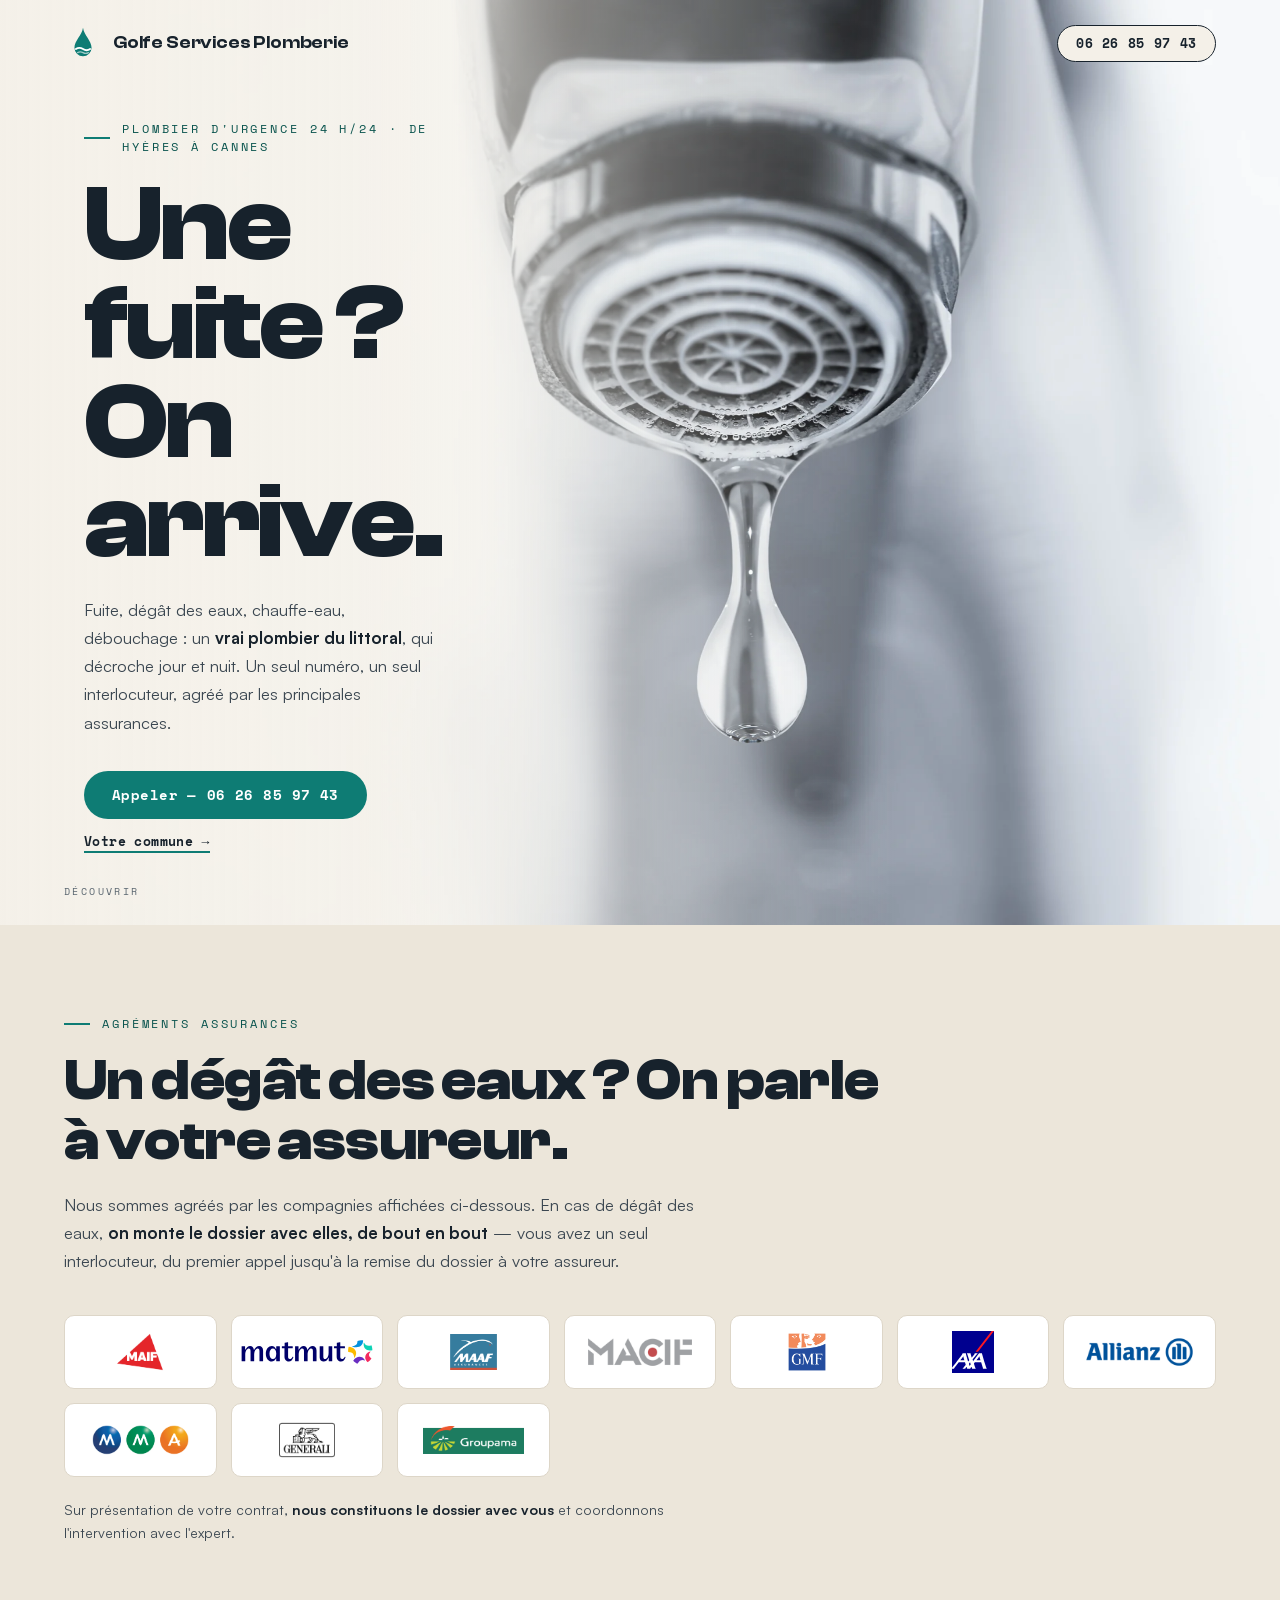
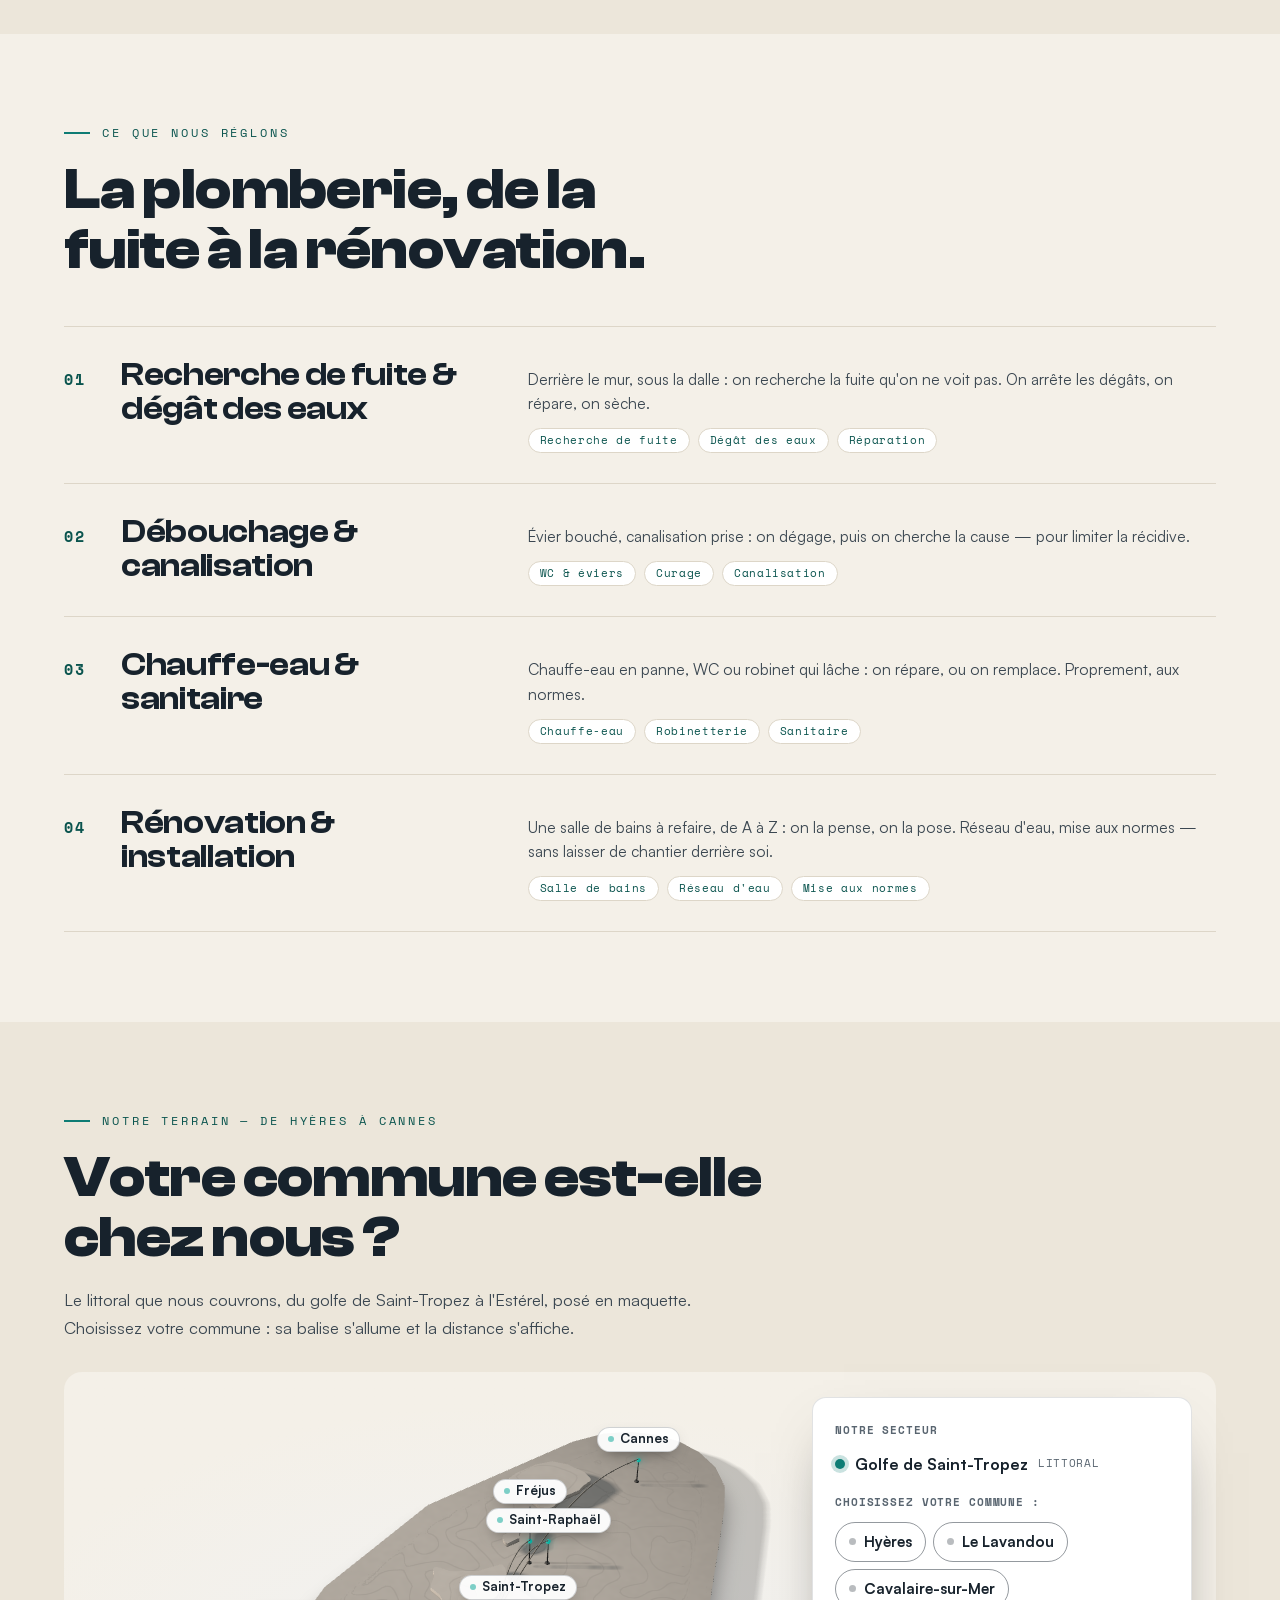
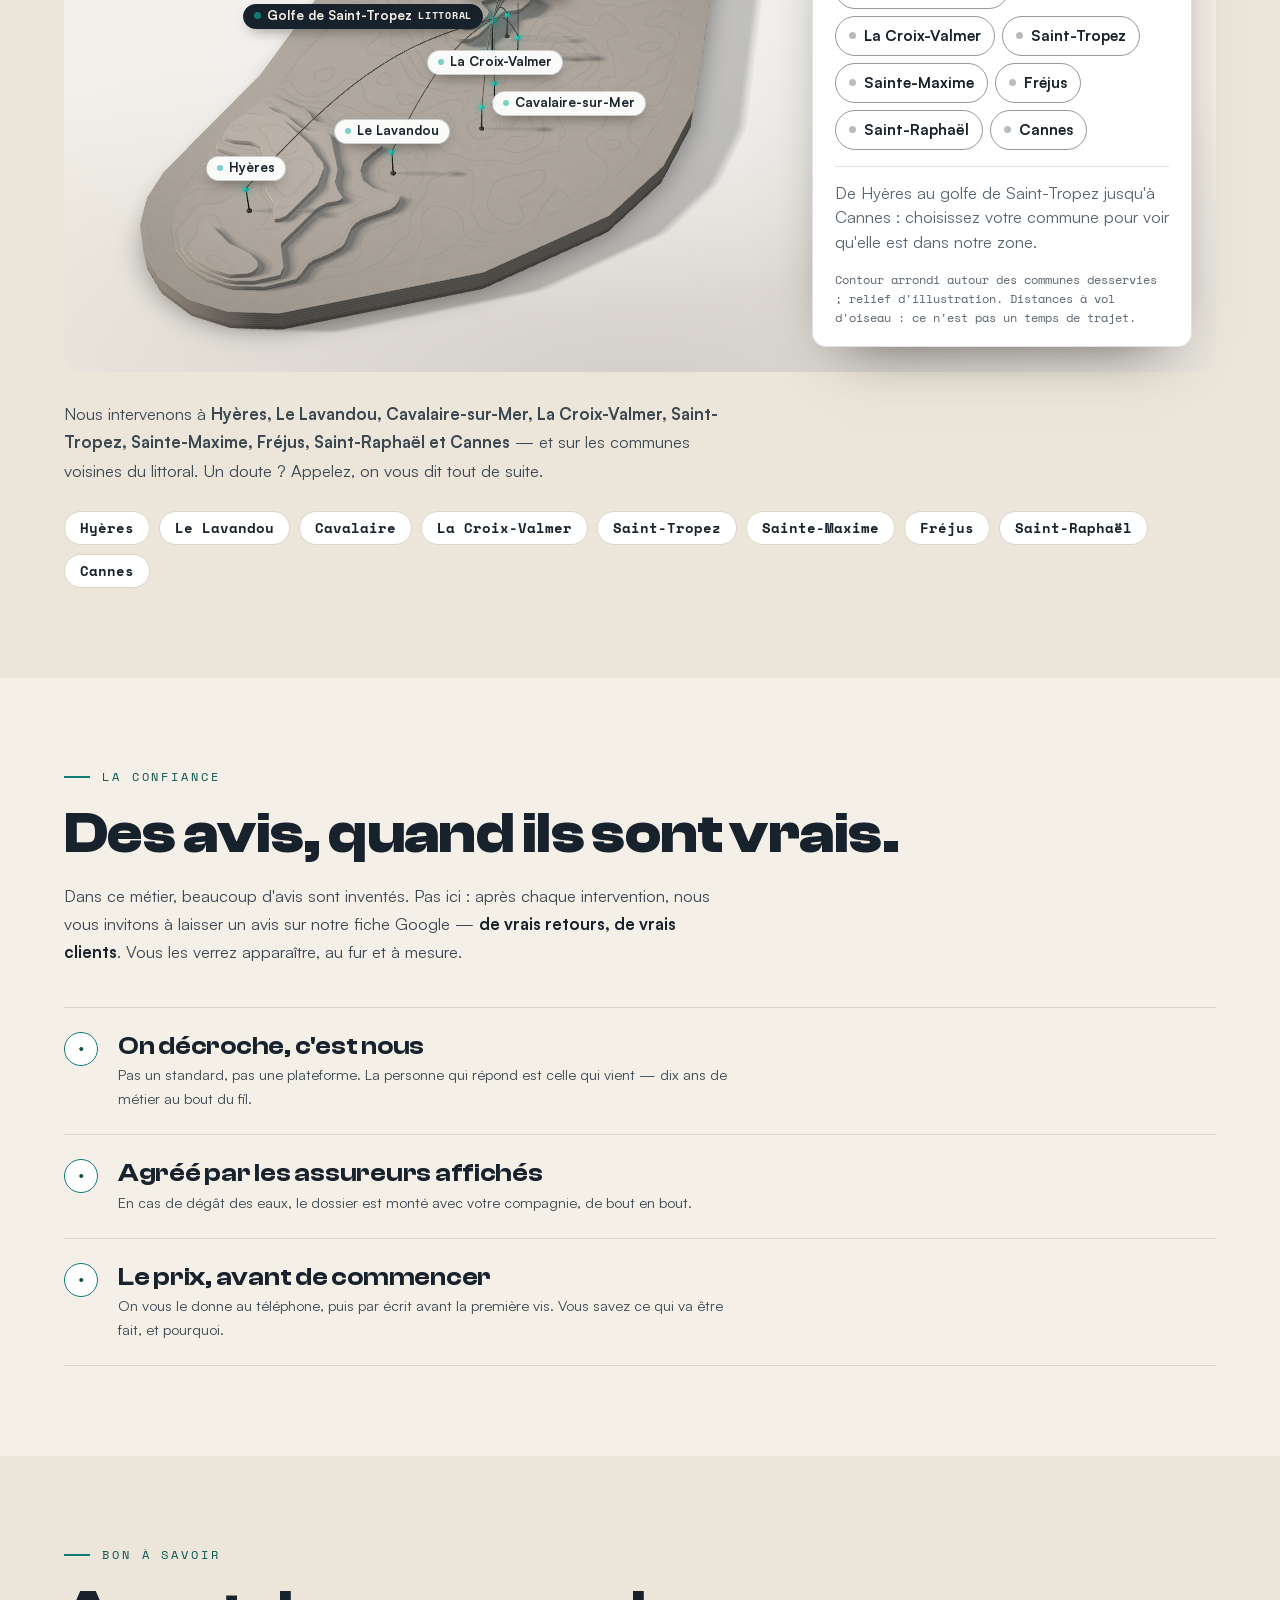
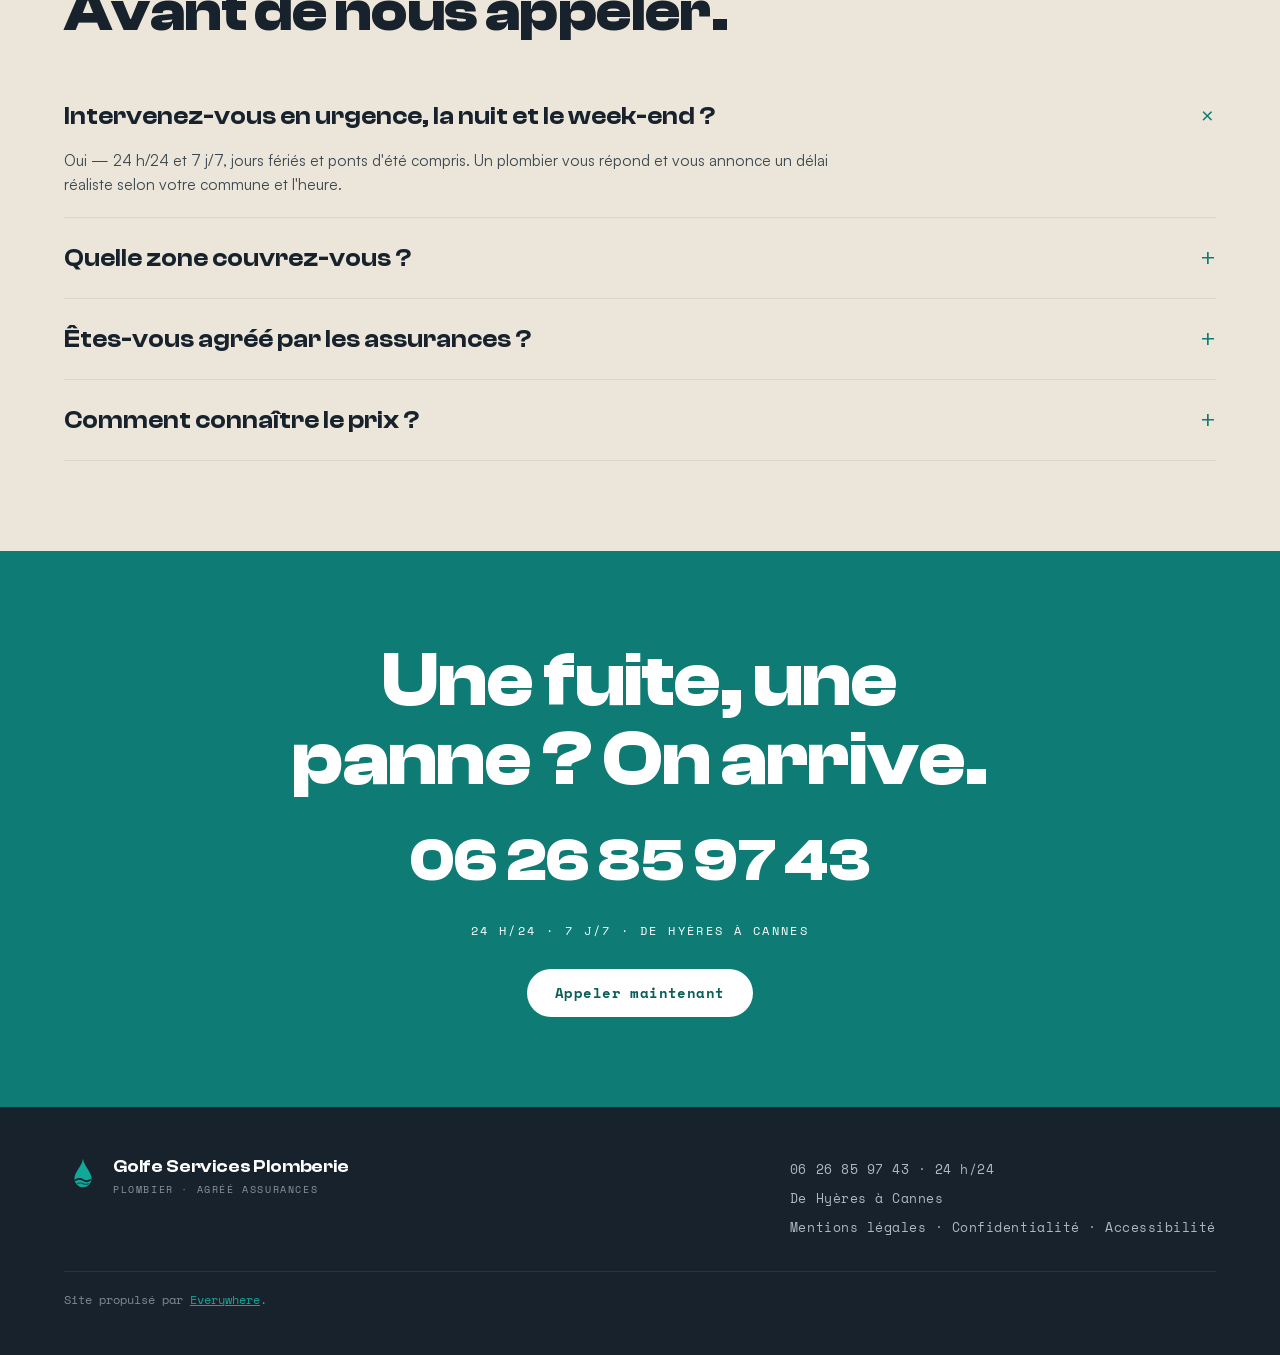
==== commit 5d2bc688: "Golfe Services Plomberie — finitions : logos recadrés, og.jpg, maquette en chargement paresseux - Lo" ====
--- a/index.html
+++ b/index.html
@@ -13,9 +13,11 @@
 <meta property="og:title" content="Plombier d'urgence 24h/24, de Hyères à Cannes">
 <meta property="og:description" content="Une fuite ? On arrive. Un vrai plombier du littoral, qui décroche jour et nuit. Agréé assurances. 06 26 85 97 43.">
 <meta property="og:url" content="https://golfe-services-plomberie.fr/">
-<meta property="og:image" content="https://golfe-services-plomberie.fr/img/og.png">
+<meta property="og:image" content="https://golfe-services-plomberie.fr/img/og.jpg">
+<meta property="og:image:type" content="image/jpeg">
 <meta property="og:image:width" content="1200">
 <meta property="og:image:height" content="630">
+<meta property="og:image:alt" content="Golfe Services Plomberie — Une fuite ? On arrive. Plombier d'urgence 24h/24, de Hyères à Cannes.">
 <meta name="twitter:card" content="summary_large_image">
 <meta name="theme-color" content="#0e7c74">
 <meta name="author" content="Everywhere">
@@ -28,7 +30,7 @@
 <link rel="stylesheet" href="assets/couches/polices/polices.css">
 <link rel="stylesheet" href="assets/couches/maquette-territoire/couche.css">
 <script type="application/ld+json">
-{"@context":"https://schema.org","@type":"Plumber","name":"Golfe Services Plomberie","description":"Plombier d'urgence 24h/24 sur le littoral, de Hyères à Cannes : recherche de fuite, dégât des eaux, débouchage, chauffe-eau et sanitaire, rénovation. Agréé par les compagnies d'assurance affichées.","url":"https://golfe-services-plomberie.fr/","telephone":"+33626859743","image":"https://golfe-services-plomberie.fr/img/og.png","logo":"https://golfe-services-plomberie.fr/img/logo.svg","address":{"@type":"PostalAddress","addressRegion":"Var","addressCountry":"FR"},"areaServed":["Hyères","Le Lavandou","Cavalaire-sur-Mer","La Croix-Valmer","Saint-Tropez","Sainte-Maxime","Fréjus","Saint-Raphaël","Cannes"],"knowsAbout":["Recherche de fuite","Dégât des eaux","Débouchage de canalisation","Chauffe-eau","Sanitaire","Rénovation de salle de bains"],"openingHoursSpecification":{"@type":"OpeningHoursSpecification","dayOfWeek":["Monday","Tuesday","Wednesday","Thursday","Friday","Saturday","Sunday"],"opens":"00:00","closes":"23:59"}}
+{"@context":"https://schema.org","@type":"Plumber","name":"Golfe Services Plomberie","description":"Plombier d'urgence 24h/24 sur le littoral, de Hyères à Cannes : recherche de fuite, dégât des eaux, débouchage, chauffe-eau et sanitaire, rénovation. Agréé par les compagnies d'assurance affichées.","url":"https://golfe-services-plomberie.fr/","telephone":"+33626859743","image":"https://golfe-services-plomberie.fr/img/og.jpg","logo":"https://golfe-services-plomberie.fr/img/logo.svg","address":{"@type":"PostalAddress","addressRegion":"Var","addressCountry":"FR"},"areaServed":["Hyères","Le Lavandou","Cavalaire-sur-Mer","La Croix-Valmer","Saint-Tropez","Sainte-Maxime","Fréjus","Saint-Raphaël","Cannes"],"knowsAbout":["Recherche de fuite","Dégât des eaux","Débouchage de canalisation","Chauffe-eau","Sanitaire","Rénovation de salle de bains"],"openingHoursSpecification":{"@type":"OpeningHoursSpecification","dayOfWeek":["Monday","Tuesday","Wednesday","Thursday","Friday","Saturday","Sunday"],"opens":"00:00","closes":"23:59"}}
 </script>
 <script type="application/ld+json">
 {"@context":"https://schema.org","@type":"FAQPage","mainEntity":[
